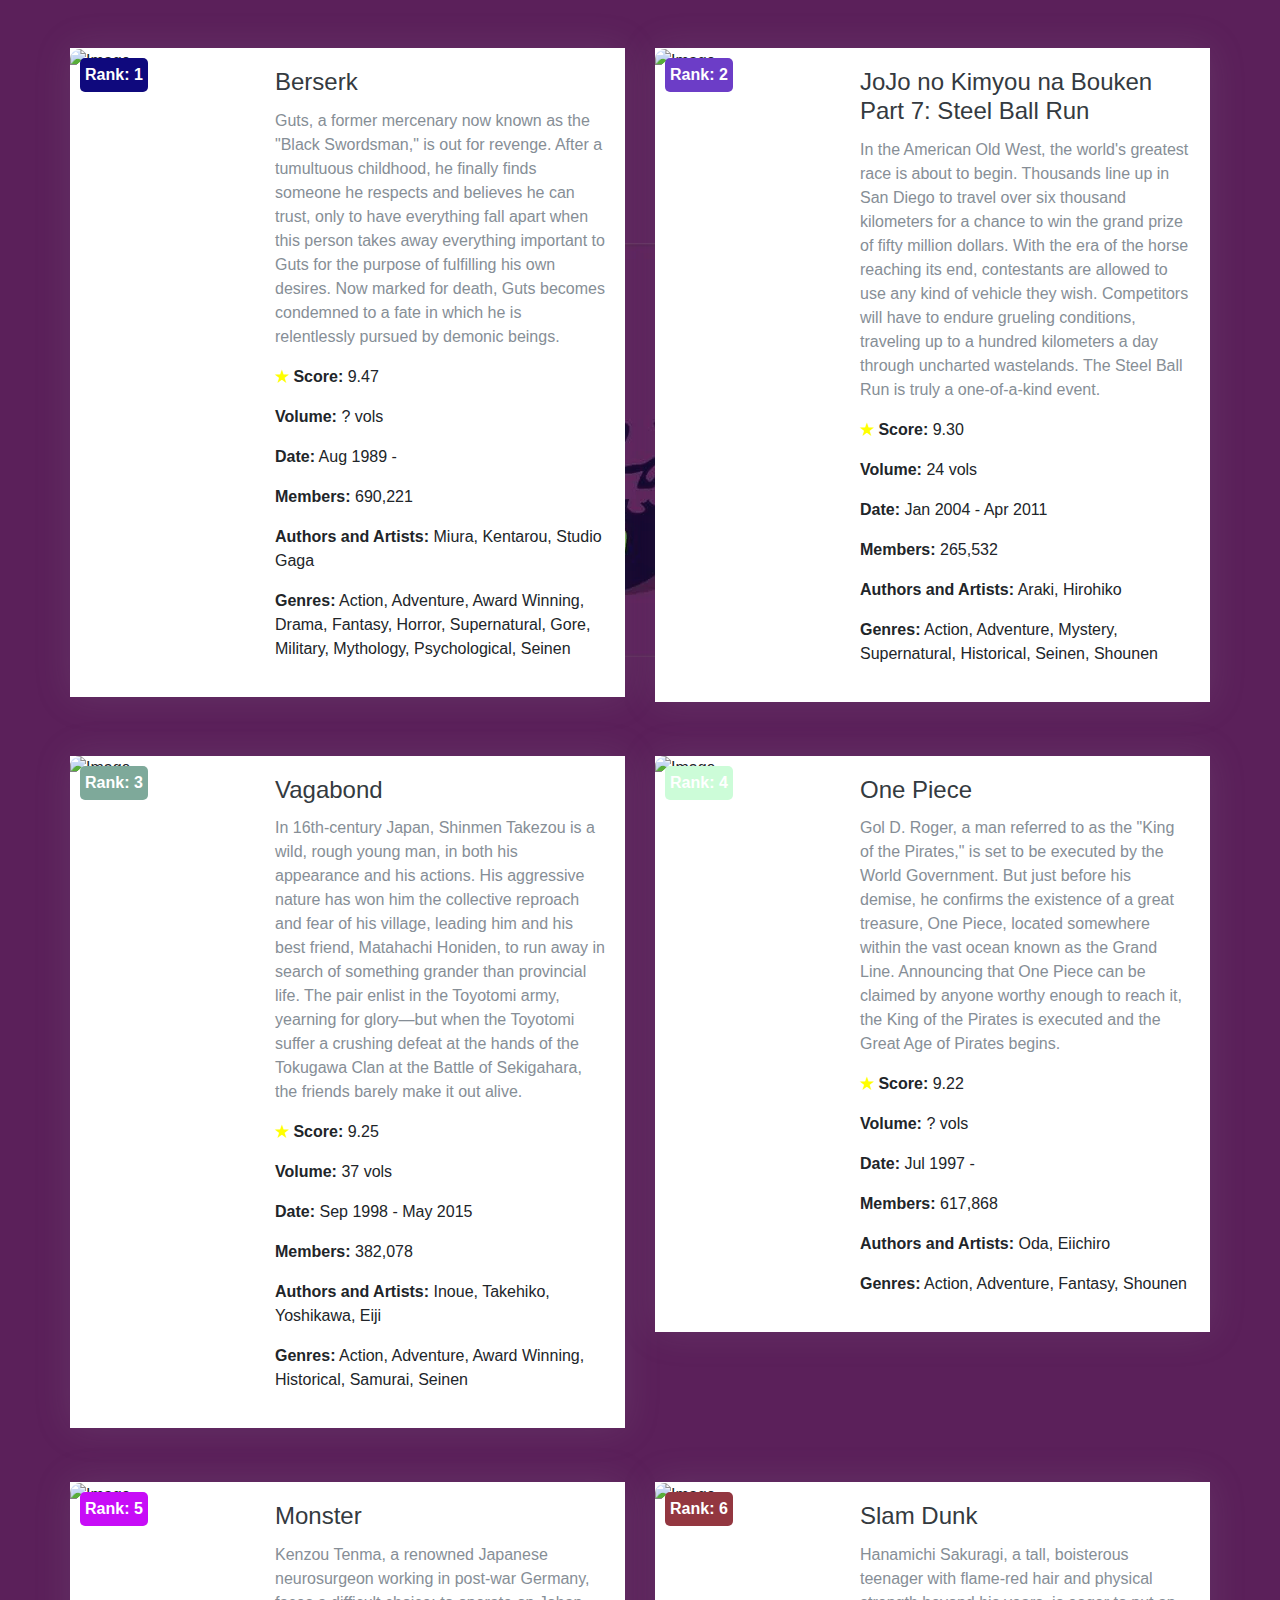
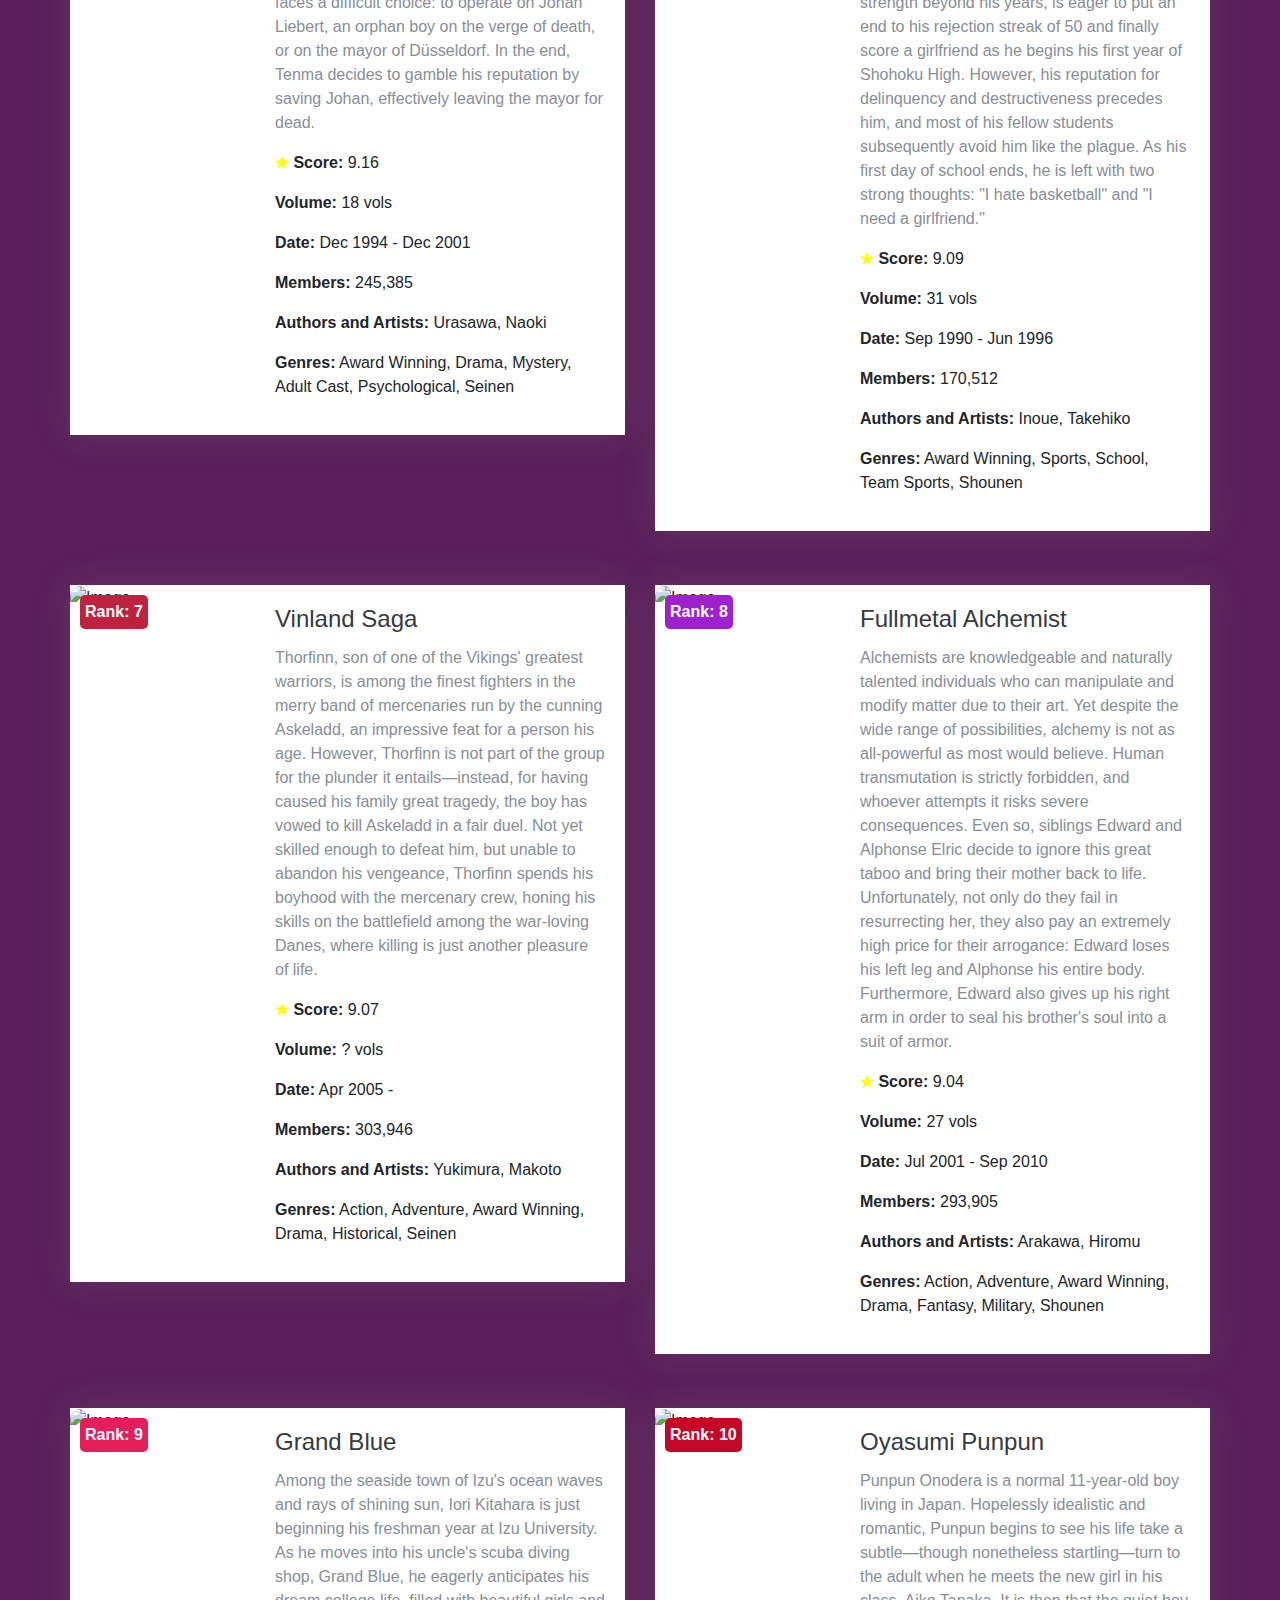
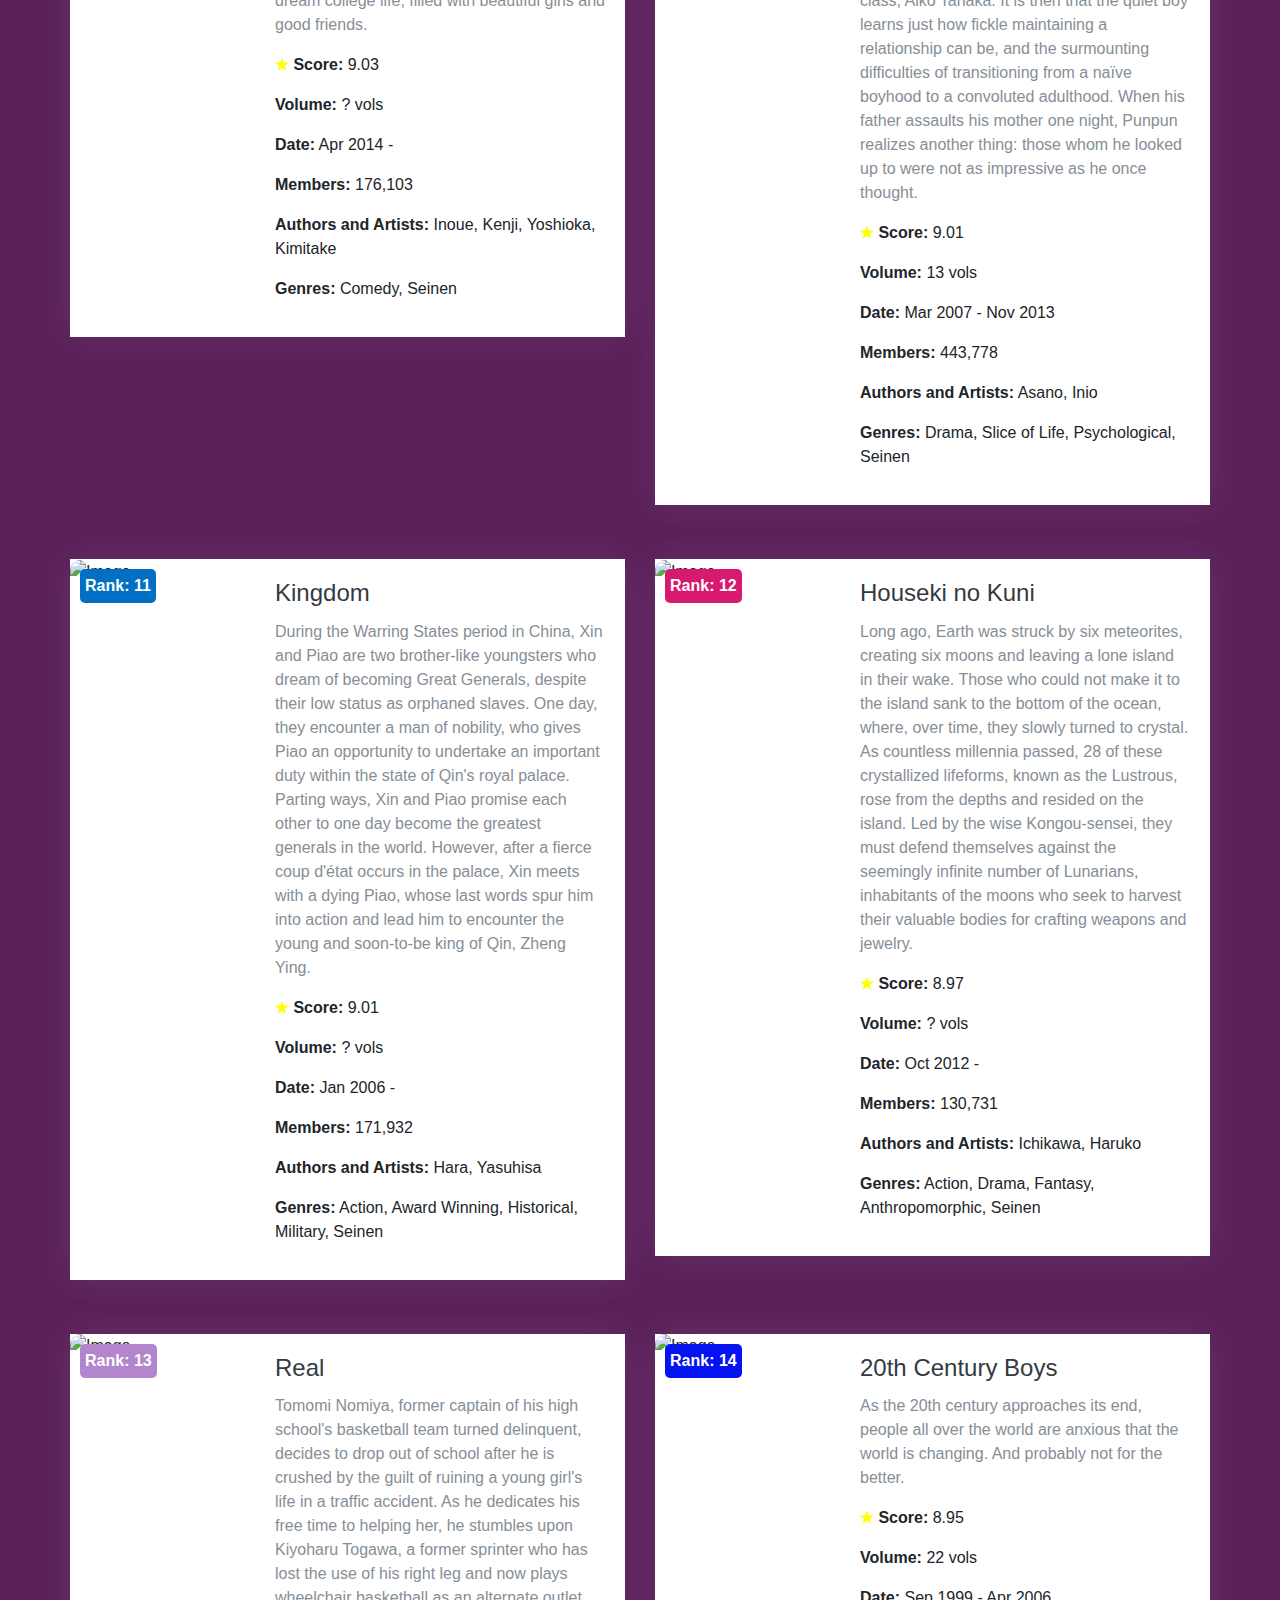
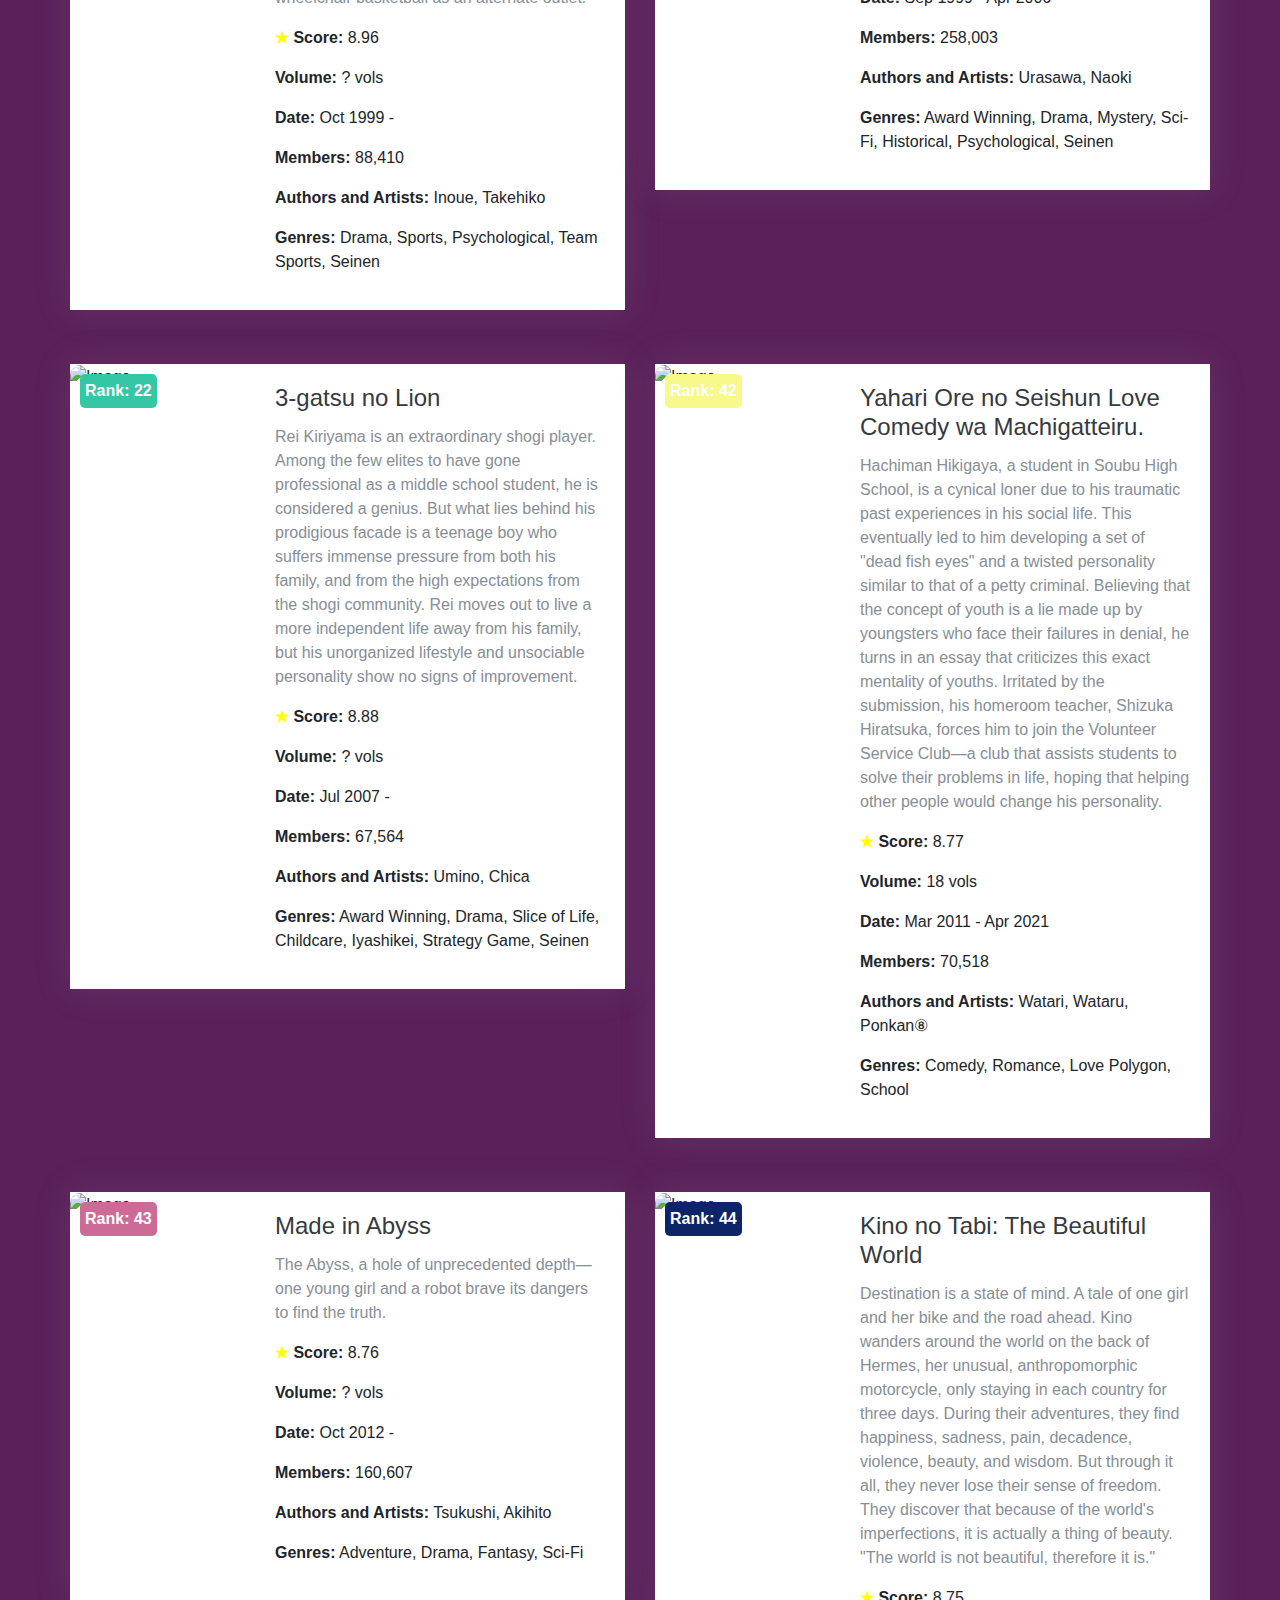
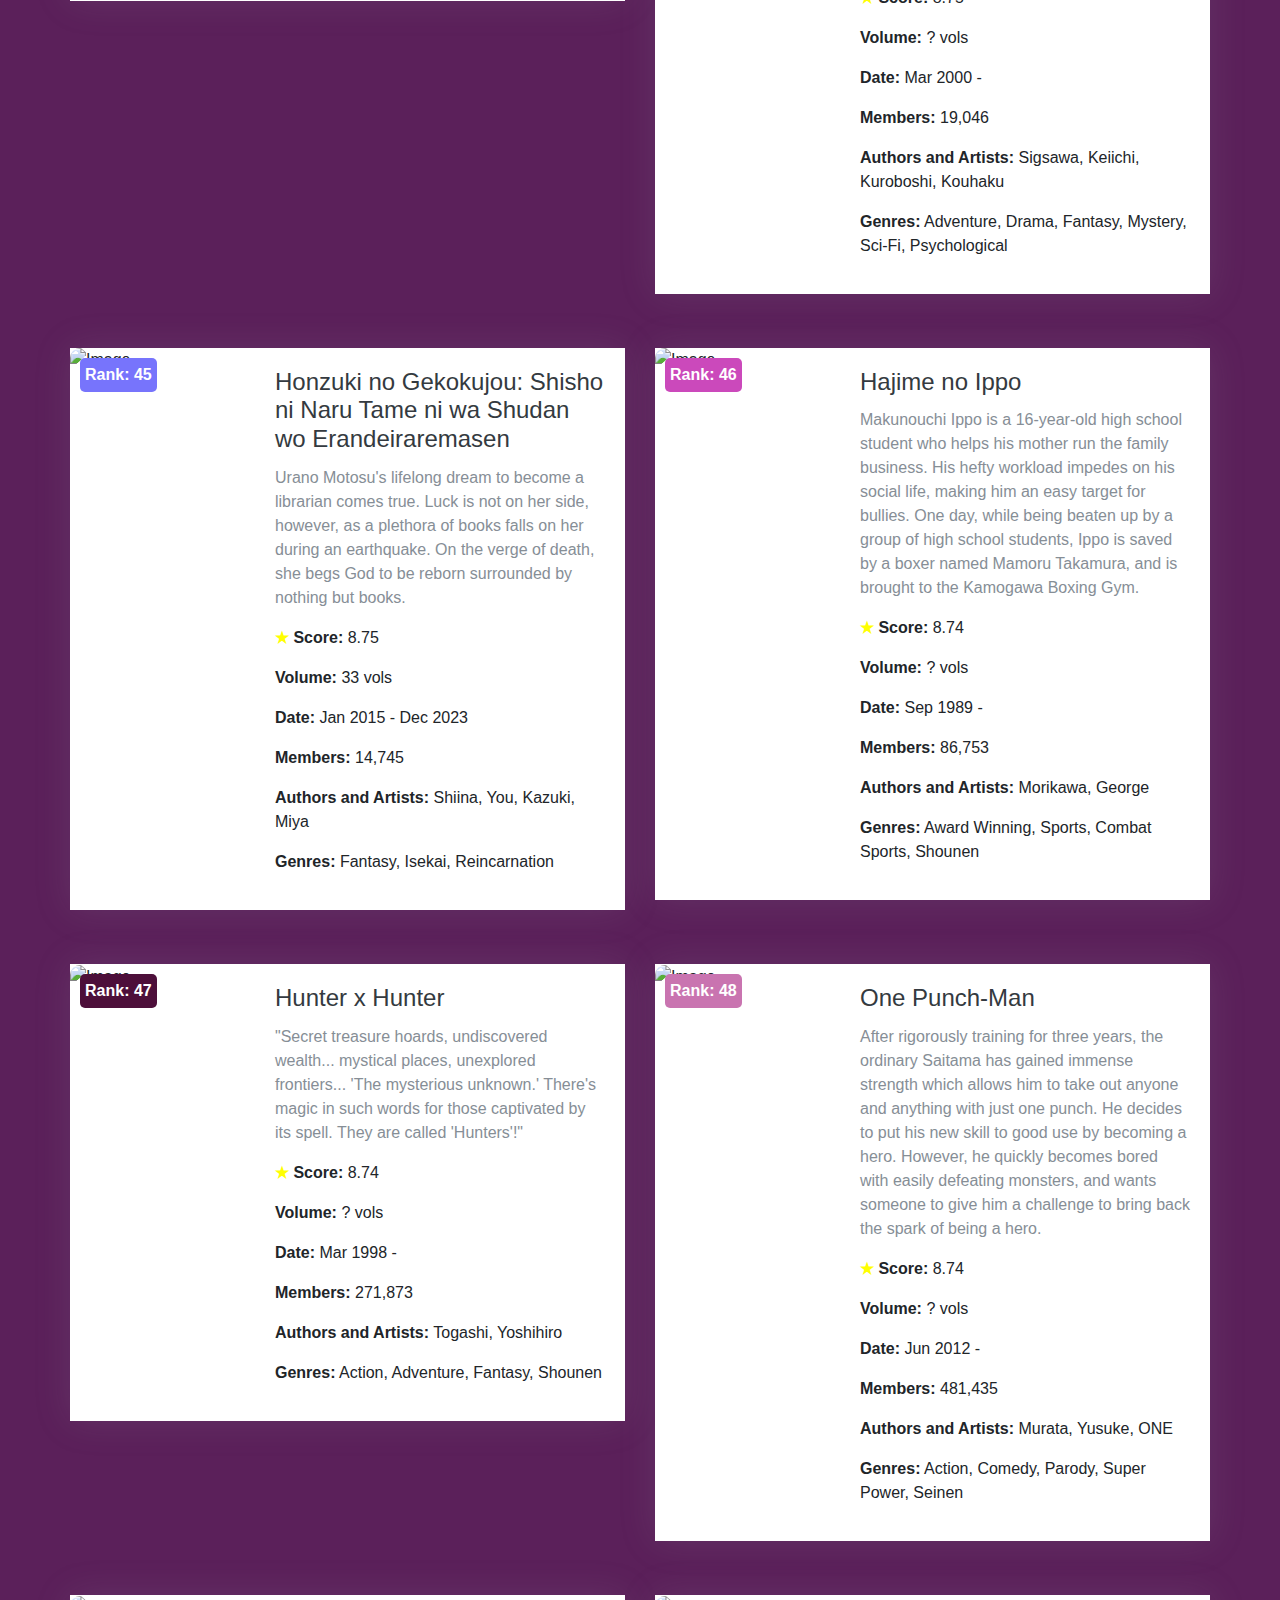
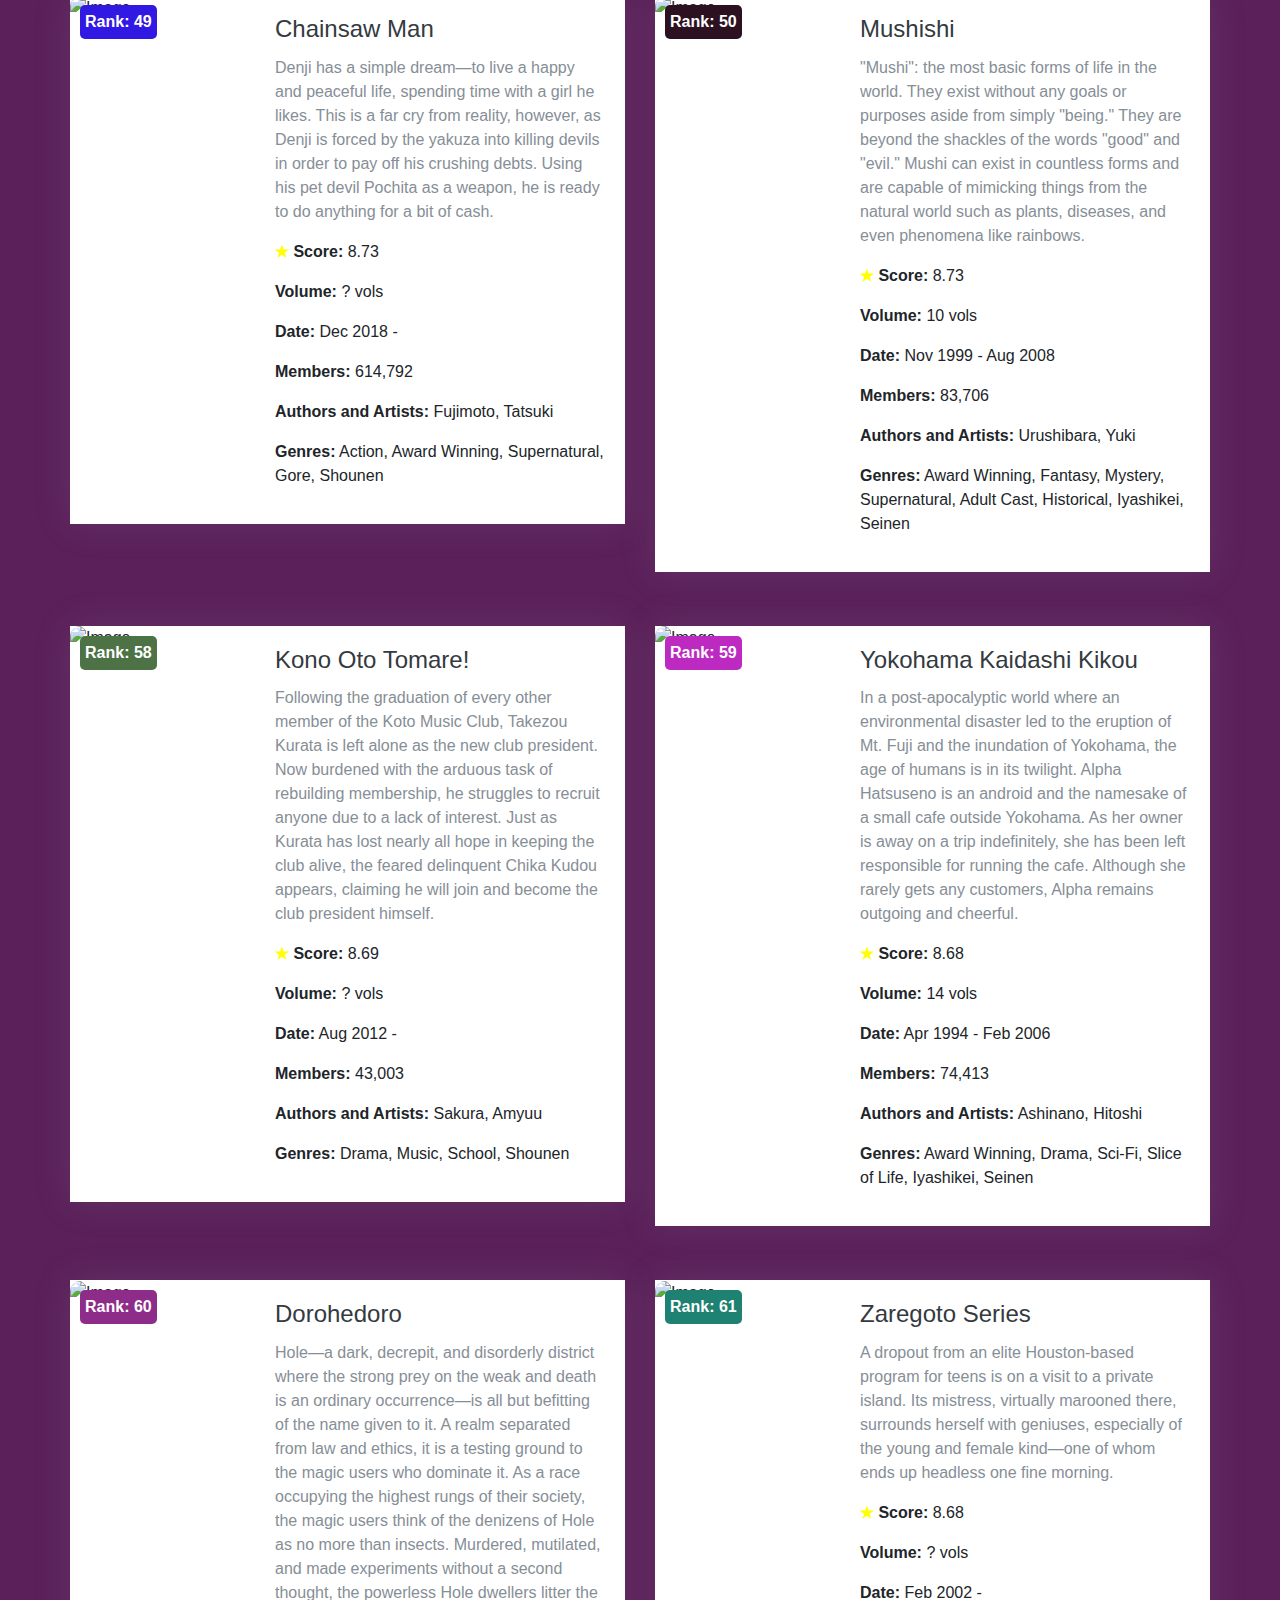
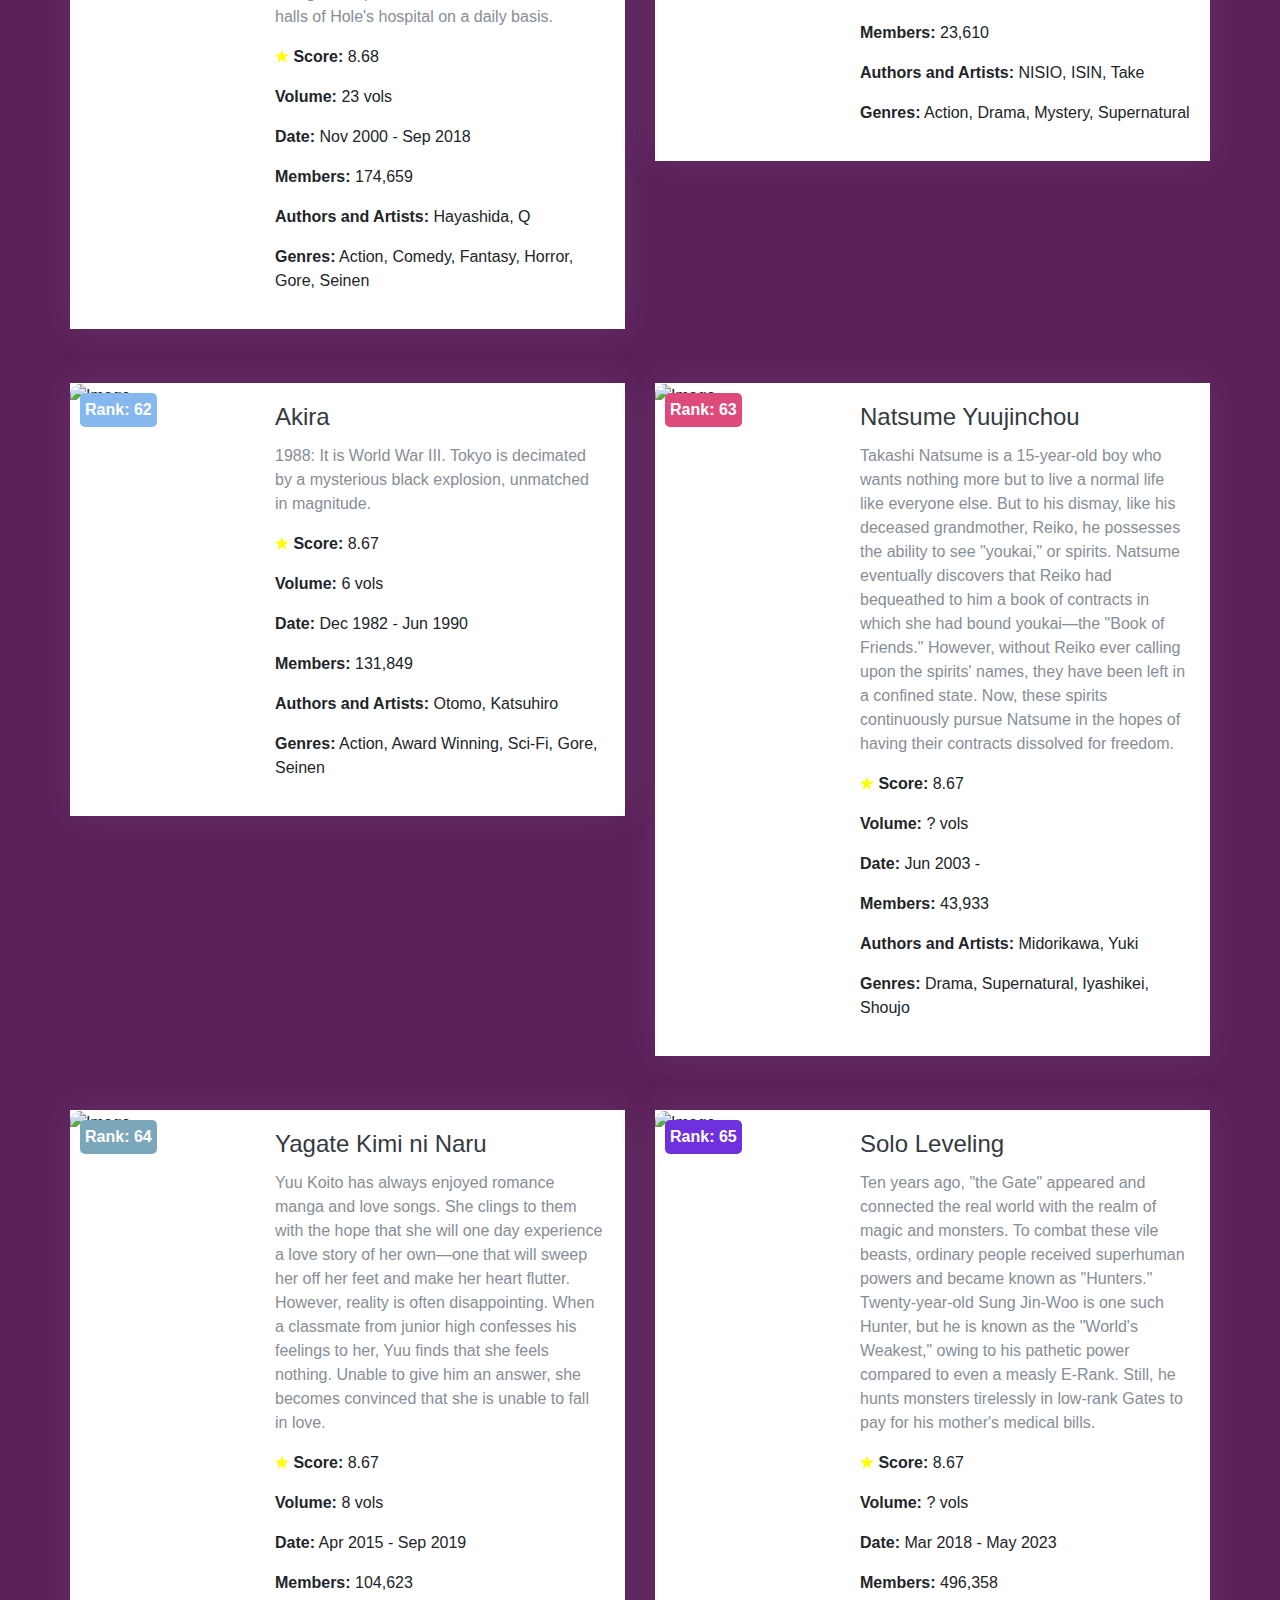
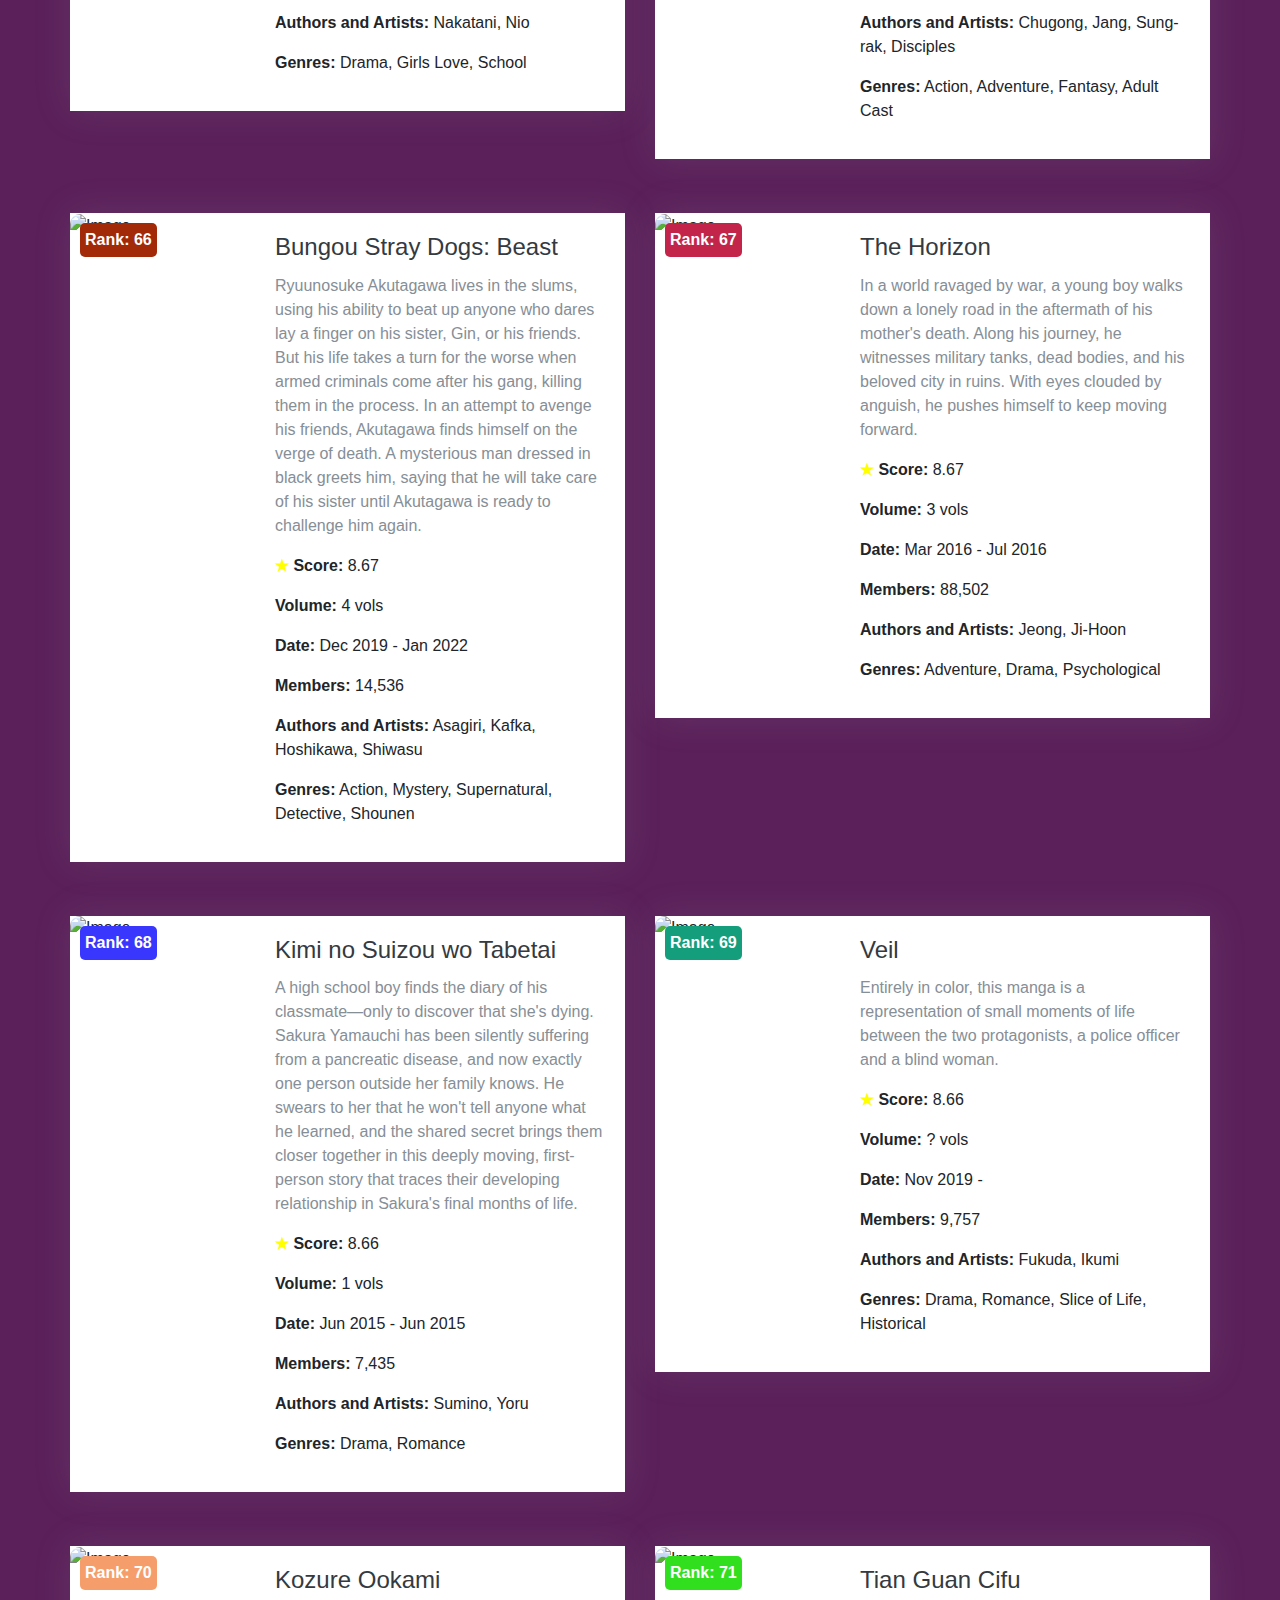
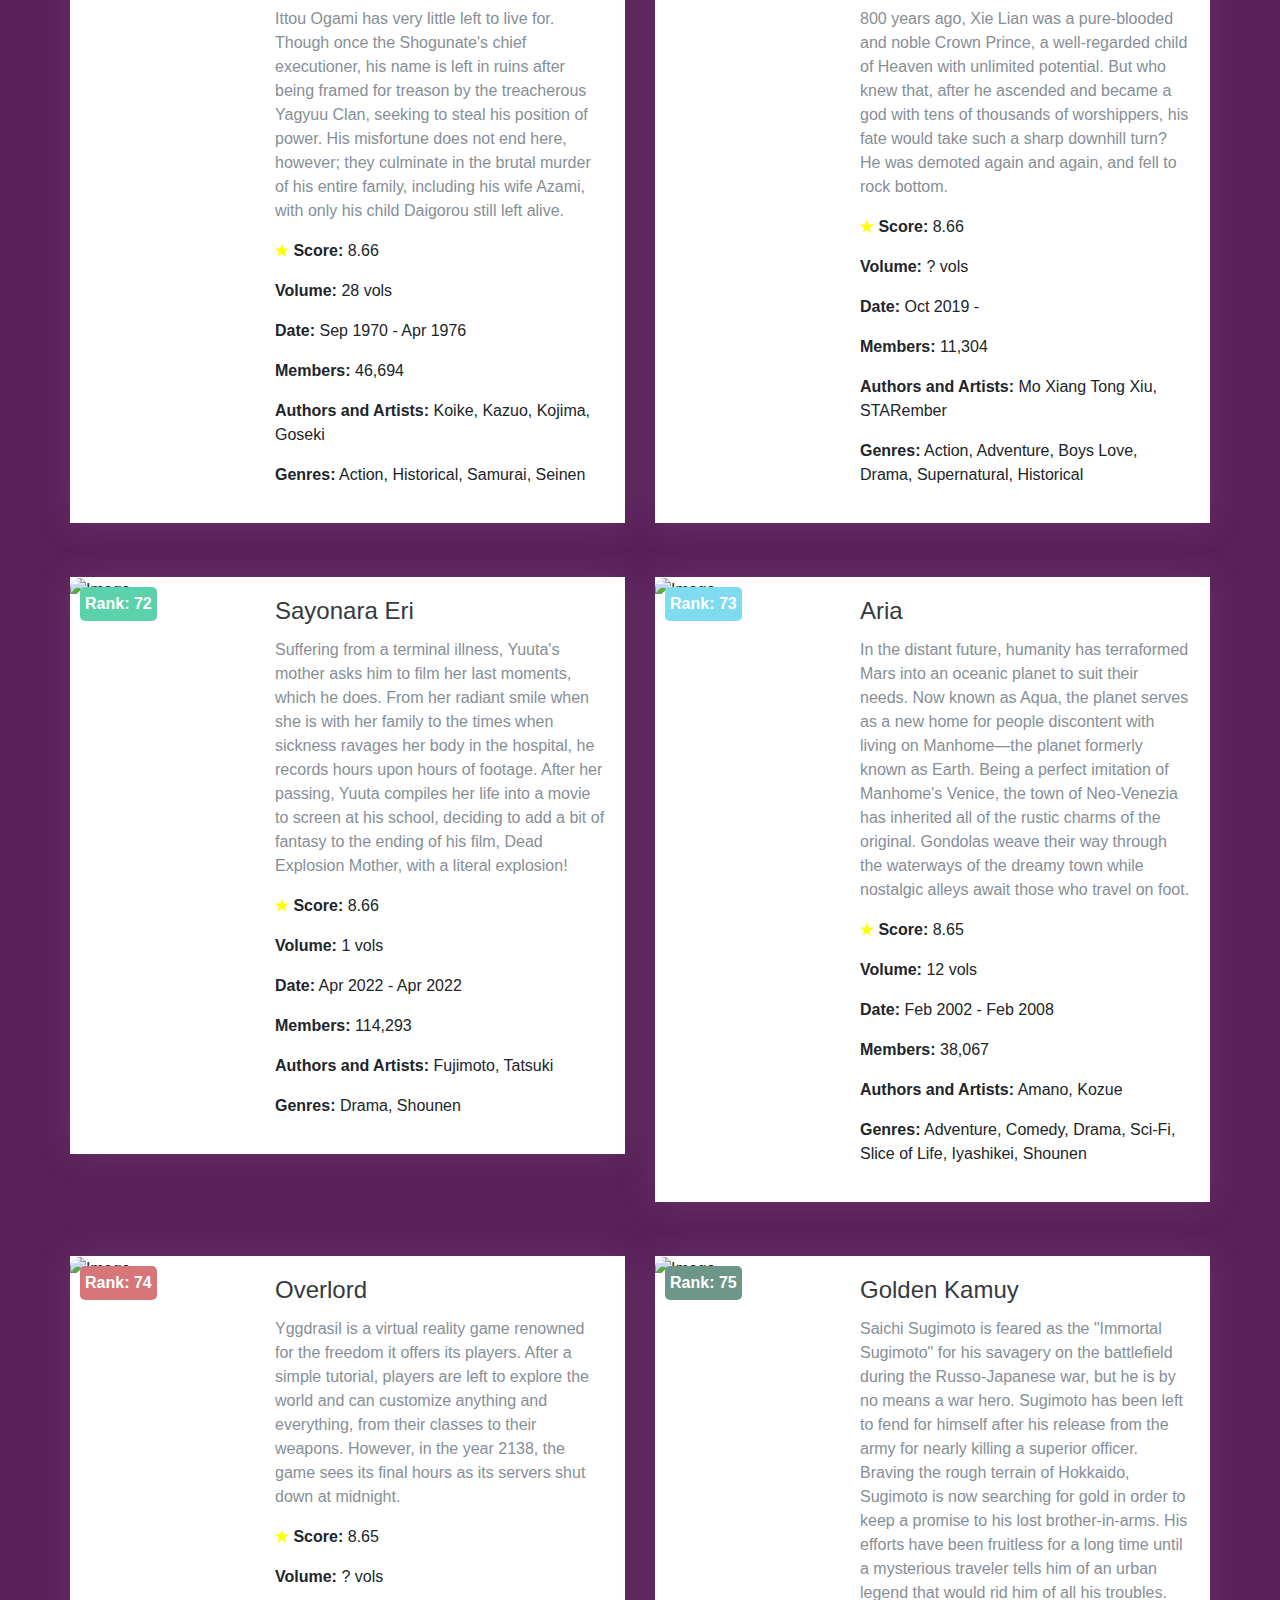
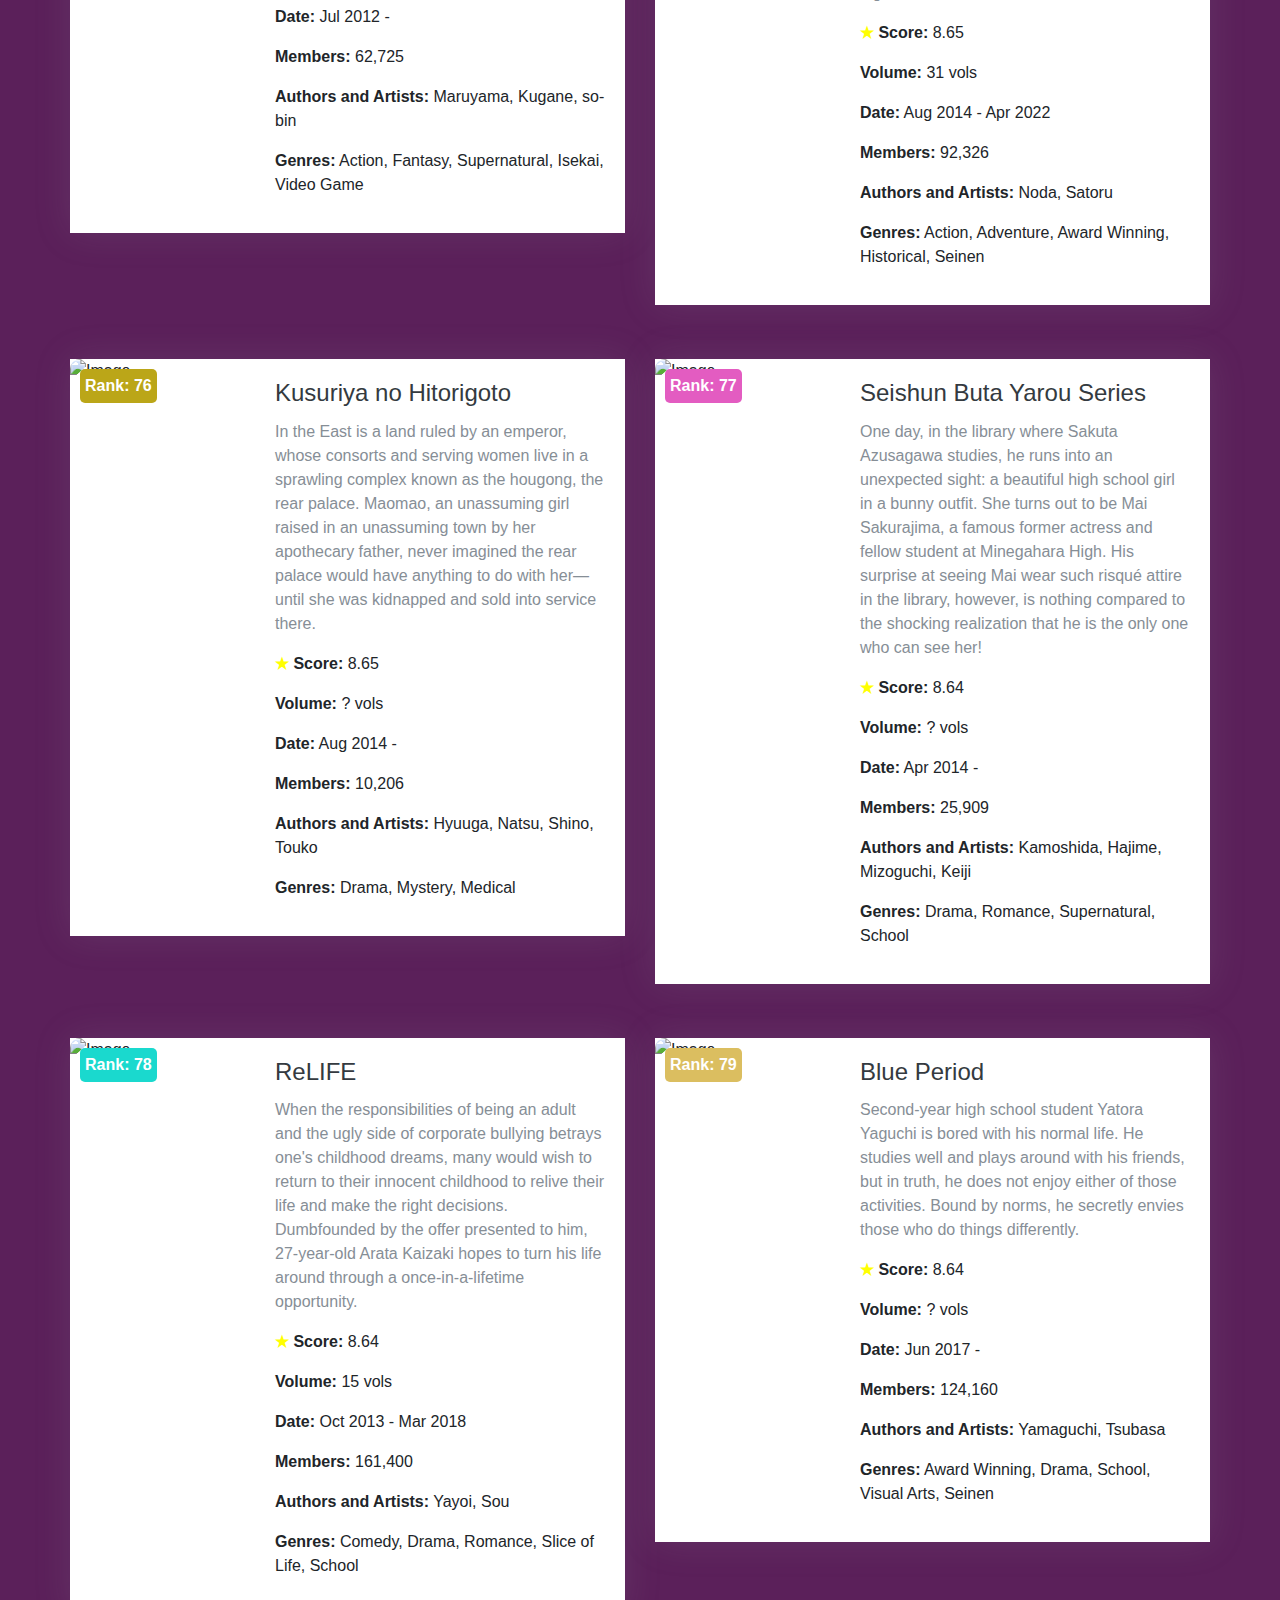
==== html/index.html @ 3ec0ff54 "Add navbar from peitan" ====
<!DOCTYPE html>
<html lang="en">
<head>
    <meta charset="UTF-8">
    <meta name="viewport" content="width=device-width, initial-scale=1.0">
    <title>Data Display</title>
    <link rel="stylesheet" href="https://stackpath.bootstrapcdn.com/bootstrap/4.5.0/css/bootstrap.min.css">
    <style>
     body {
        font-family: 'Arial', sans-serif;
        background-color: #5B205A;
         background-image: url('shinoa.wallpaper.webp');
        background-repeat: no-repeat;
    background-position: center;
    background-attachment: fixed;

    }
     @keyframes fadeIn {
        0% {opacity: 0;}
        100% {opacity: 1;}
    }
    .card {
        border: none;
        border-radius: 0;
        margin-bottom: 30px;
        -webkit-box-shadow: 0 0 35px 0 rgba(154, 161, 171, .15);
        box-shadow: 0 0 35px 0 rgba(154, 161, 171, .15);
        transition: all 0.3s ease;
    }

    .card .card-img-top {
        border-radius: 10px 10px 0 0;
    }

    .card:hover {
        transform: scale(1.03);
    }

    .card .card-img-top {
        border-radius: 10px 10px 0 0;
    }

    .card .card-body {
        padding: 1.25rem;
    }

    .card .card-body .card-title {
        font-size: 1.5rem;
        margin-bottom: .75rem;
        color: #343a40;
    }

    .card .card-body .card-text {
        color: #868e96;
    }
    .card .rank {
        position: absolute;
        top: 10px;
        left: 10px;
        color: white;
        font-weight: bold;
        background-color: rgba(0, 0, 0, 0.5);
        padding: 5px;
        border-radius: 5px;
    }
</style>


</head>
<body>
    <div class="container mt-5">
        <div id="data-container" class="row">
            <!-- Cards will be appended here -->
        </div>

    </div>

    <script src="https://code.jquery.com/jquery-3.6.0.min.js"></script>
  <script>
$(document).ready(function() {
    $.getJSON('hasil.json', function(data) {
        var row = $('<div class="row"></div>');
        data.forEach(function(item, index) {
            var rgbColor = 'rgb(' + Math.floor(Math.random() * 256) + ',' + Math.floor(Math.random() * 256) + ',' + Math.floor(Math.random() * 256) + ')';
            var card = `
                <div class="col-md-6 mb-4">
                    <div class="card">
                        <div class="row no-gutters">
                            <div class="col-md-4 position-relative">
                                <div class="rank" style="background-color: ${rgbColor};">Rank: ${item.rank}</div>
                                <img class="card-img-top" src="${item.image}" alt="Image">
                            </div>
                            <div class="col-md-8">
                                <div class="card-body">
                                    <h5 class="card-title">${item.title}</h5>
                                    <p class="card-text">${item.synopsis}</p>
                                    <p><strong><span style="color: yellow;">&#9733;</span>  Score:</strong> ${item.score}</p>
                                    <p><strong>Volume:</strong> ${item.volume}</p>
                                    <p><strong>Date:</strong> ${item.date}</p>
                                    <p><strong>Members:</strong> ${item.members}</p>
                                    <p><strong>Authors and Artists:</strong> ${item.authors_and_artists.join(', ')}</p>
                                    <p><strong>Genres:</strong> ${item.genres.join(', ')}</p>
                                </div>
                            </div>
                        </div>
                    </div>
                </div>
            `;
            row.append(card);
            if ((index + 1) % 2 === 0) {
                $('#data-container').append(row);
                row = $('<div class="row"></div>');
            }
        });
        if (row.children().length > 0) {
            $('#data-container').append(row);
        }
    });
});
/*=============== NAV BAR ===============*/
const navMenu = document.getElementById('nav-menu'),
        navToggle = document.getElementById('nav-toggle'),
        navClose = document.getElementById('nav-close')

if(navToggle){
    navToggle.addEventListener('click', () =>{
        navMenu.classList.add('show-menu')
    })
}

if(navClose){
    navClose.addEventListener('click', () =>{
        navMenu.classList.remove('show-menu')
    })
}

</script>
</body>
</html>
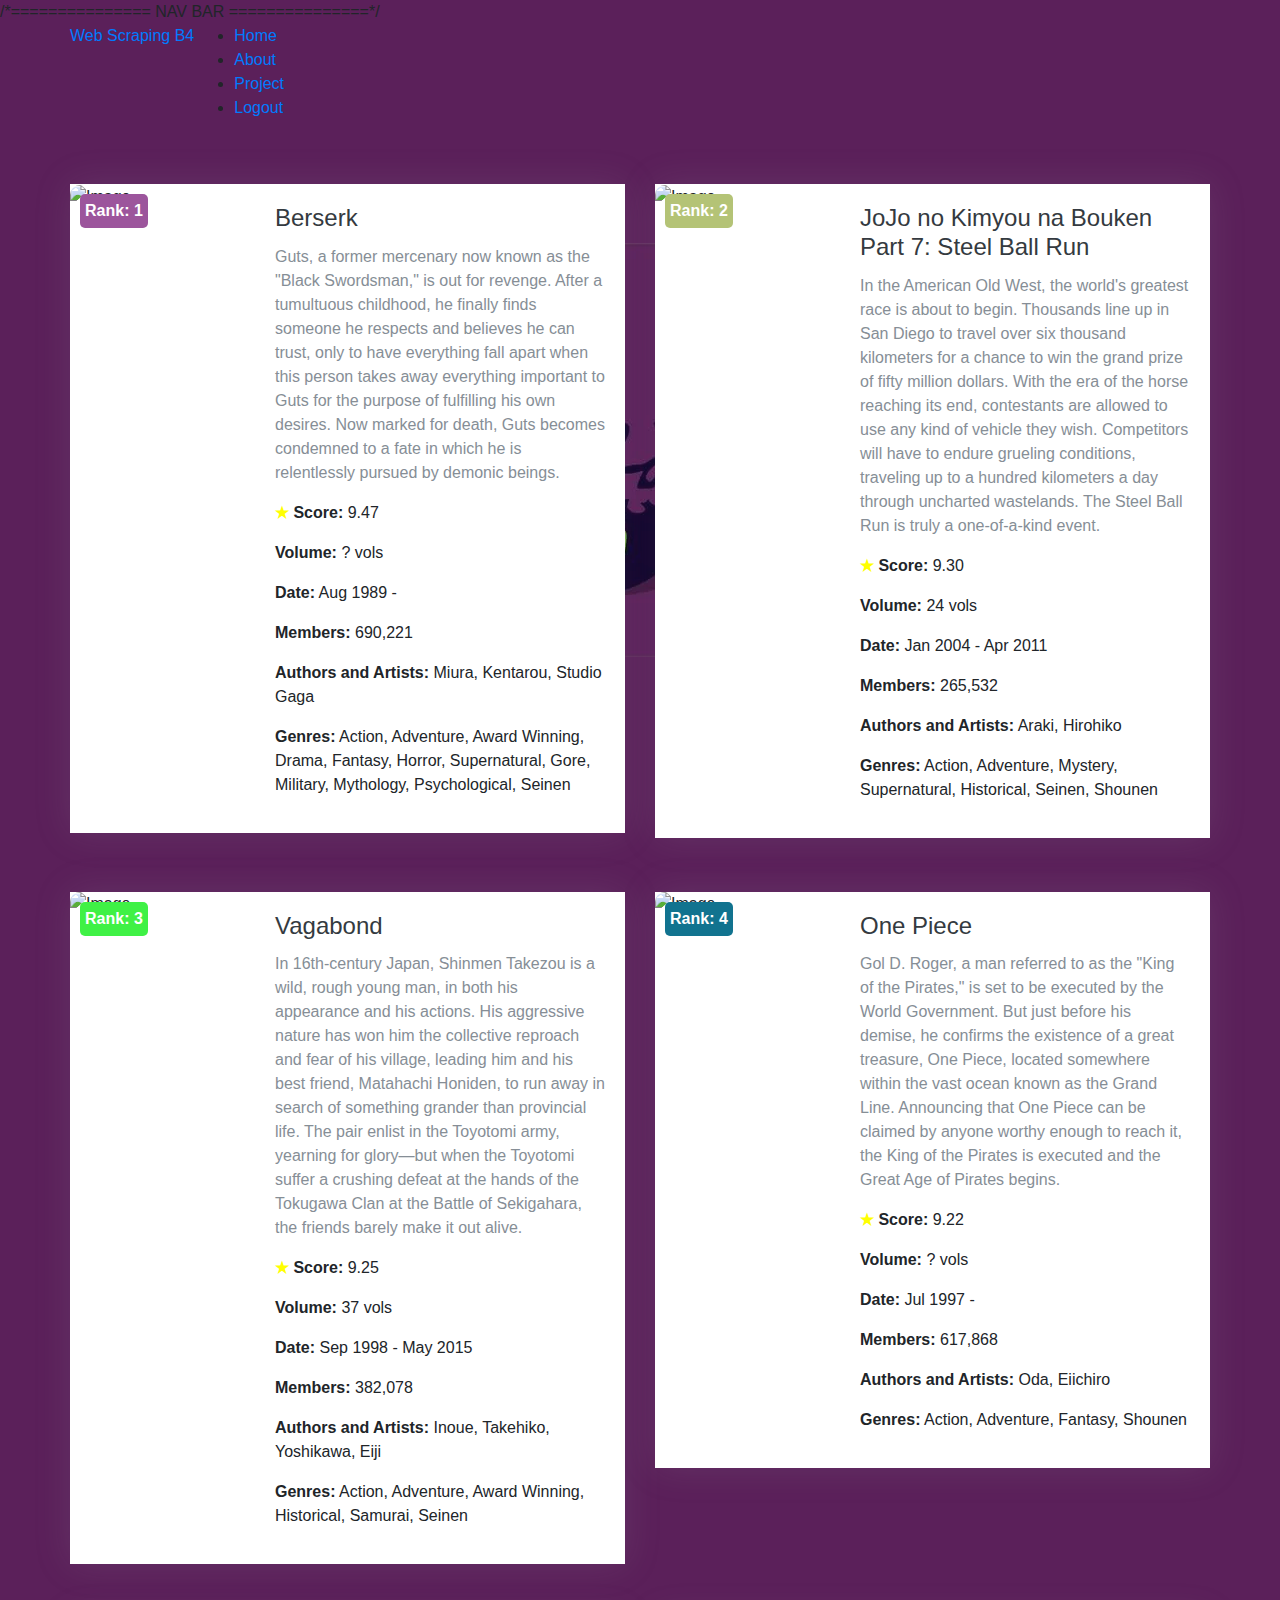
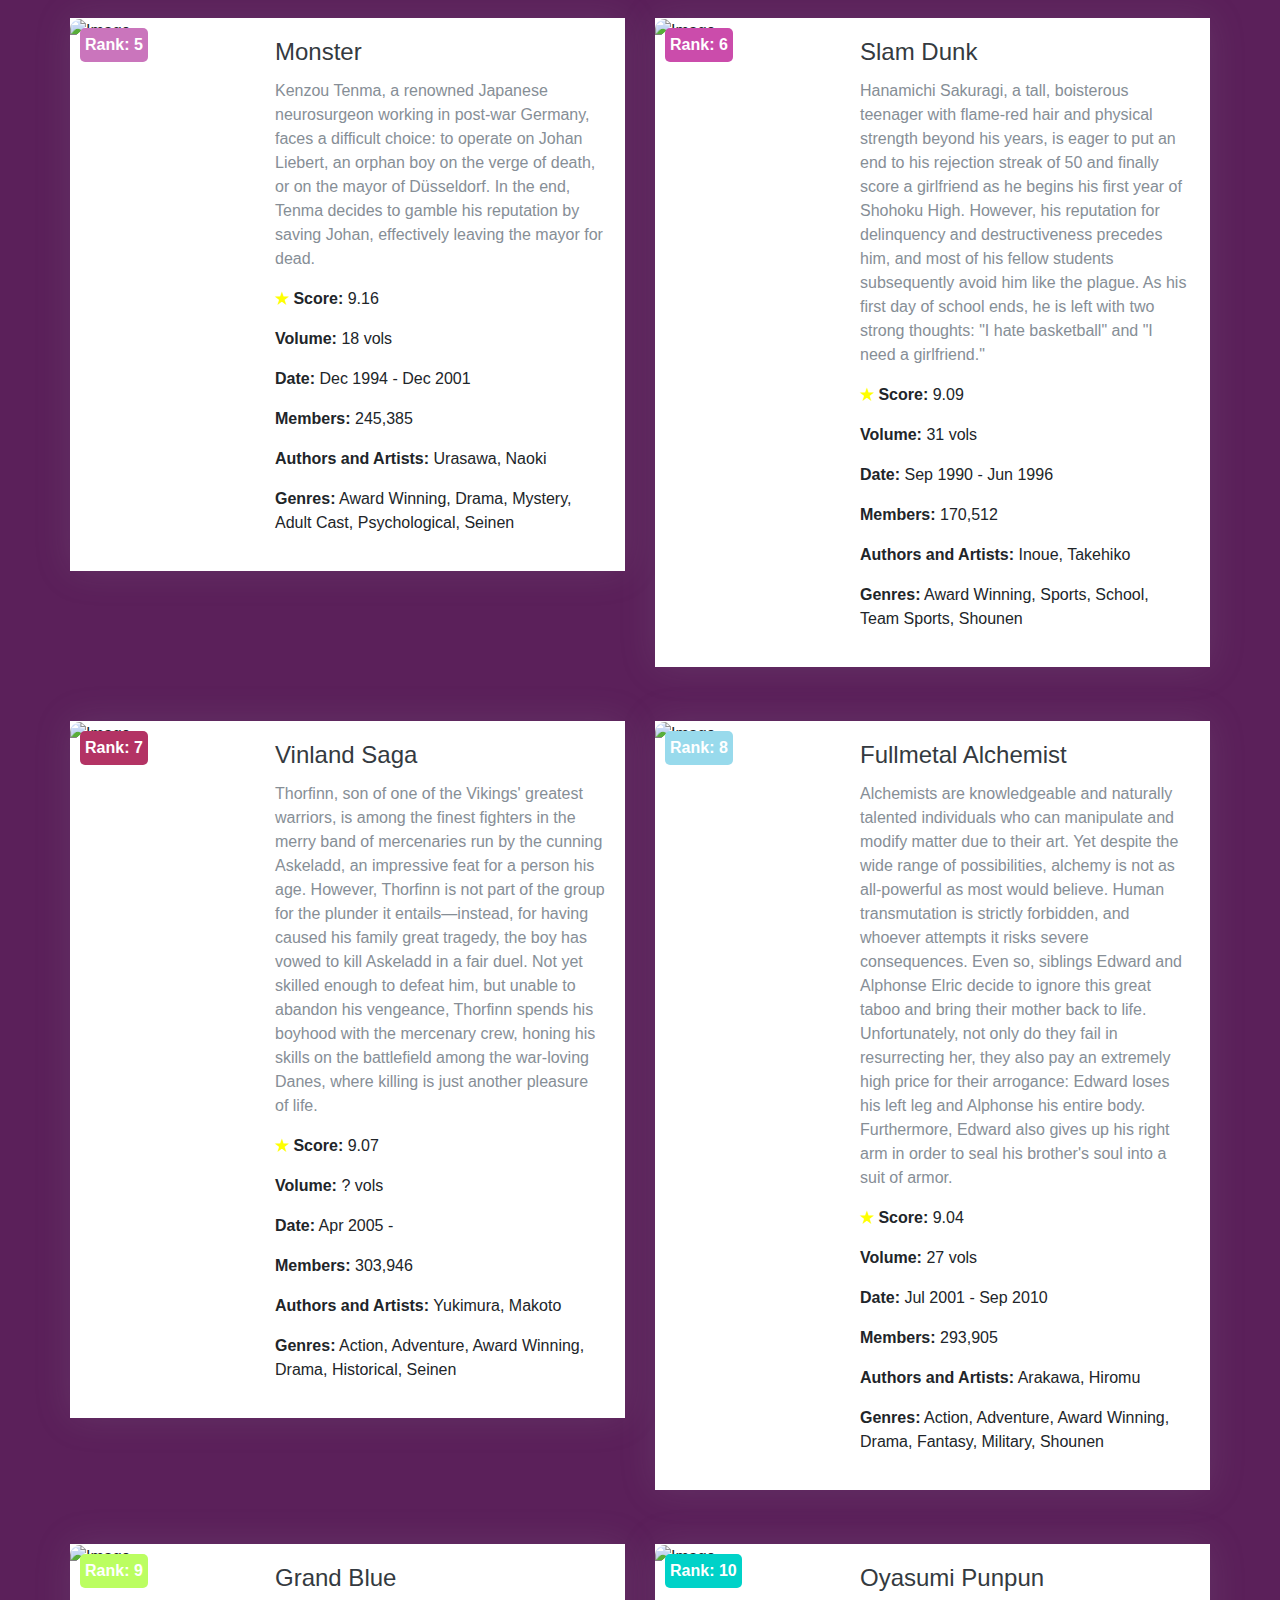
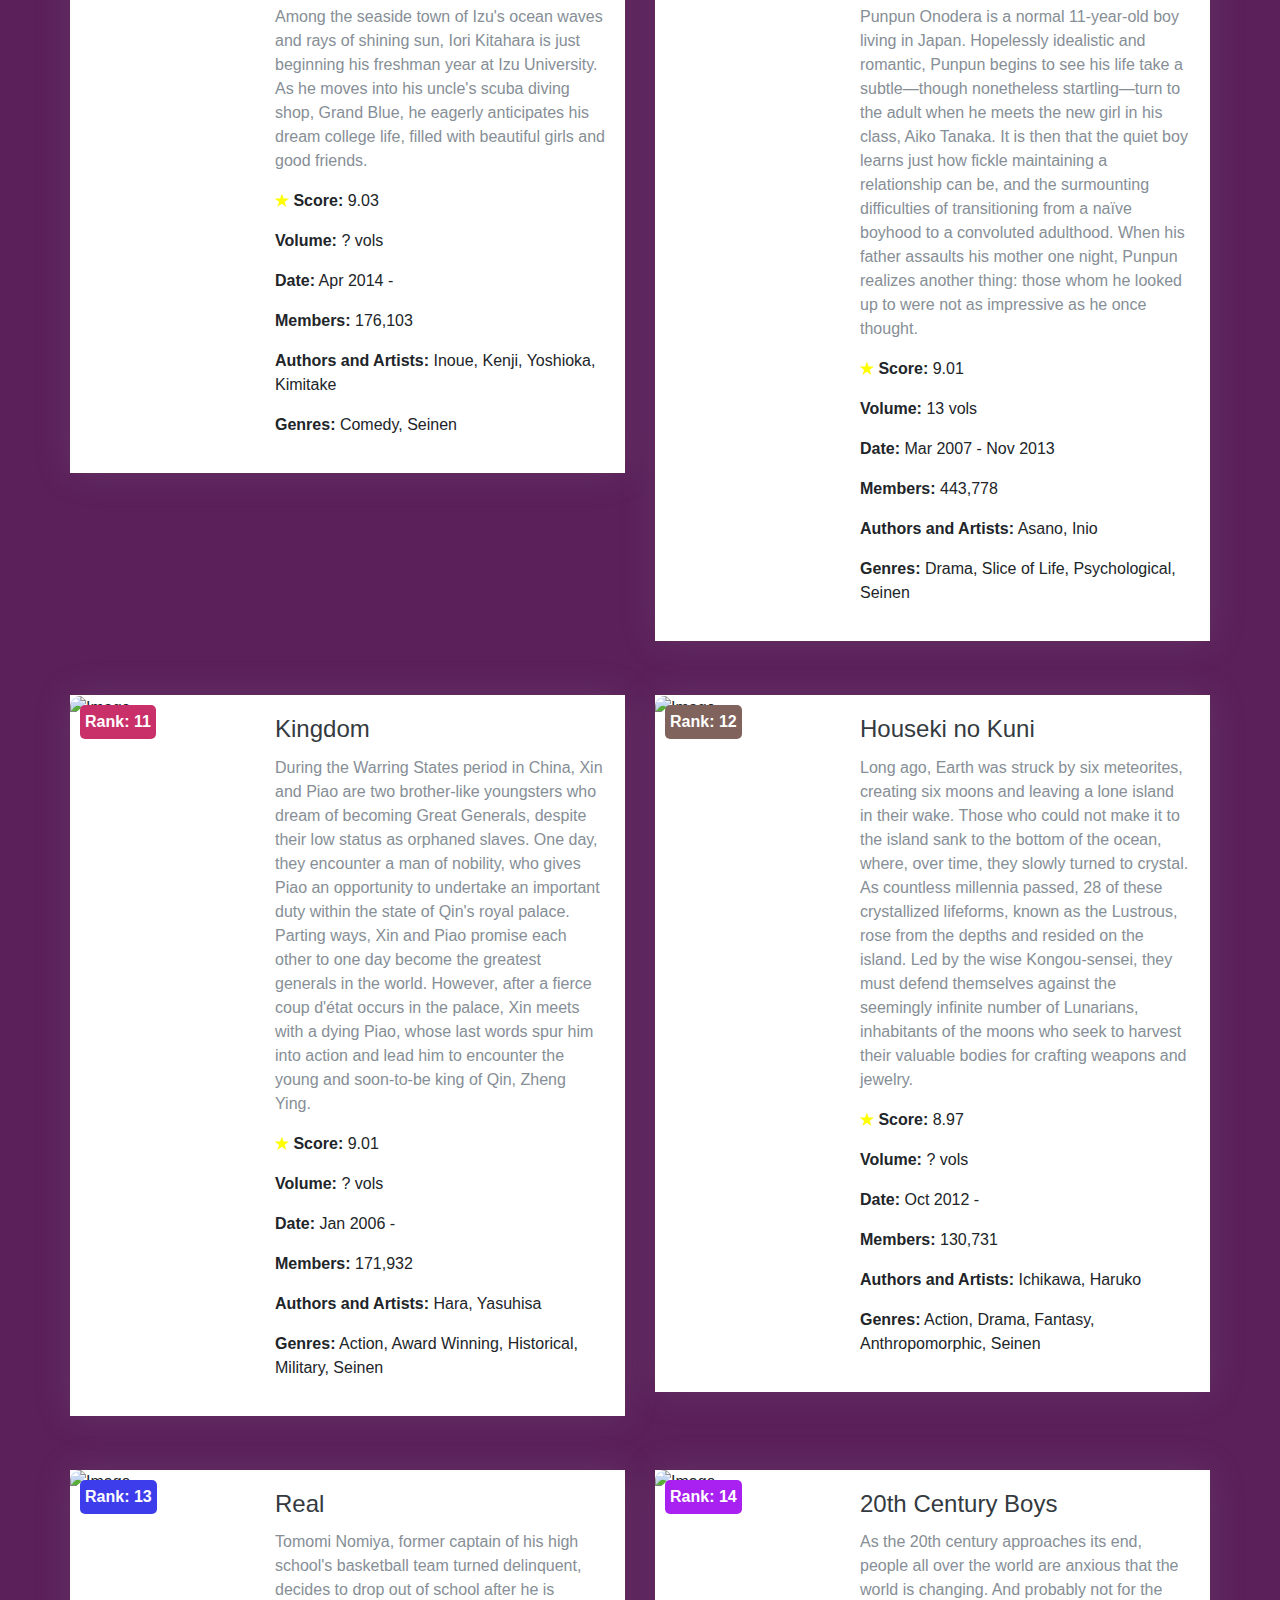
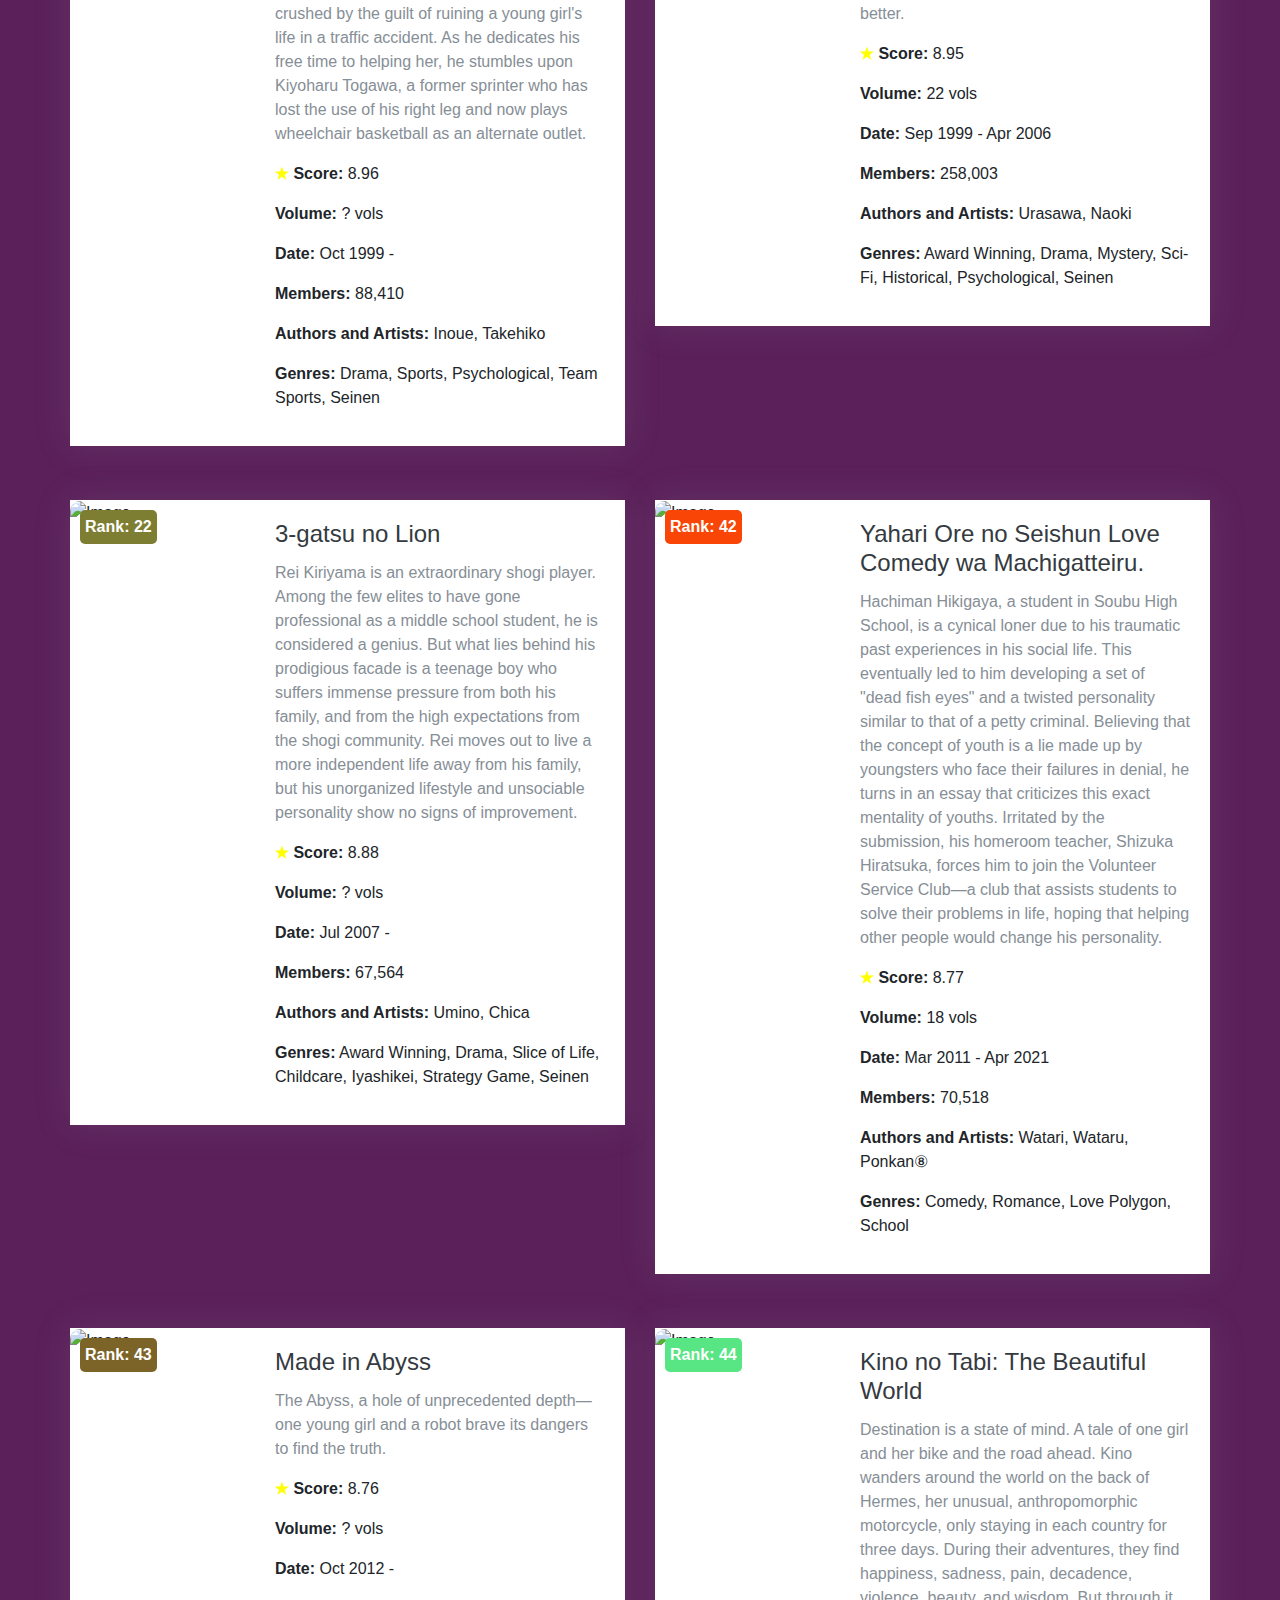
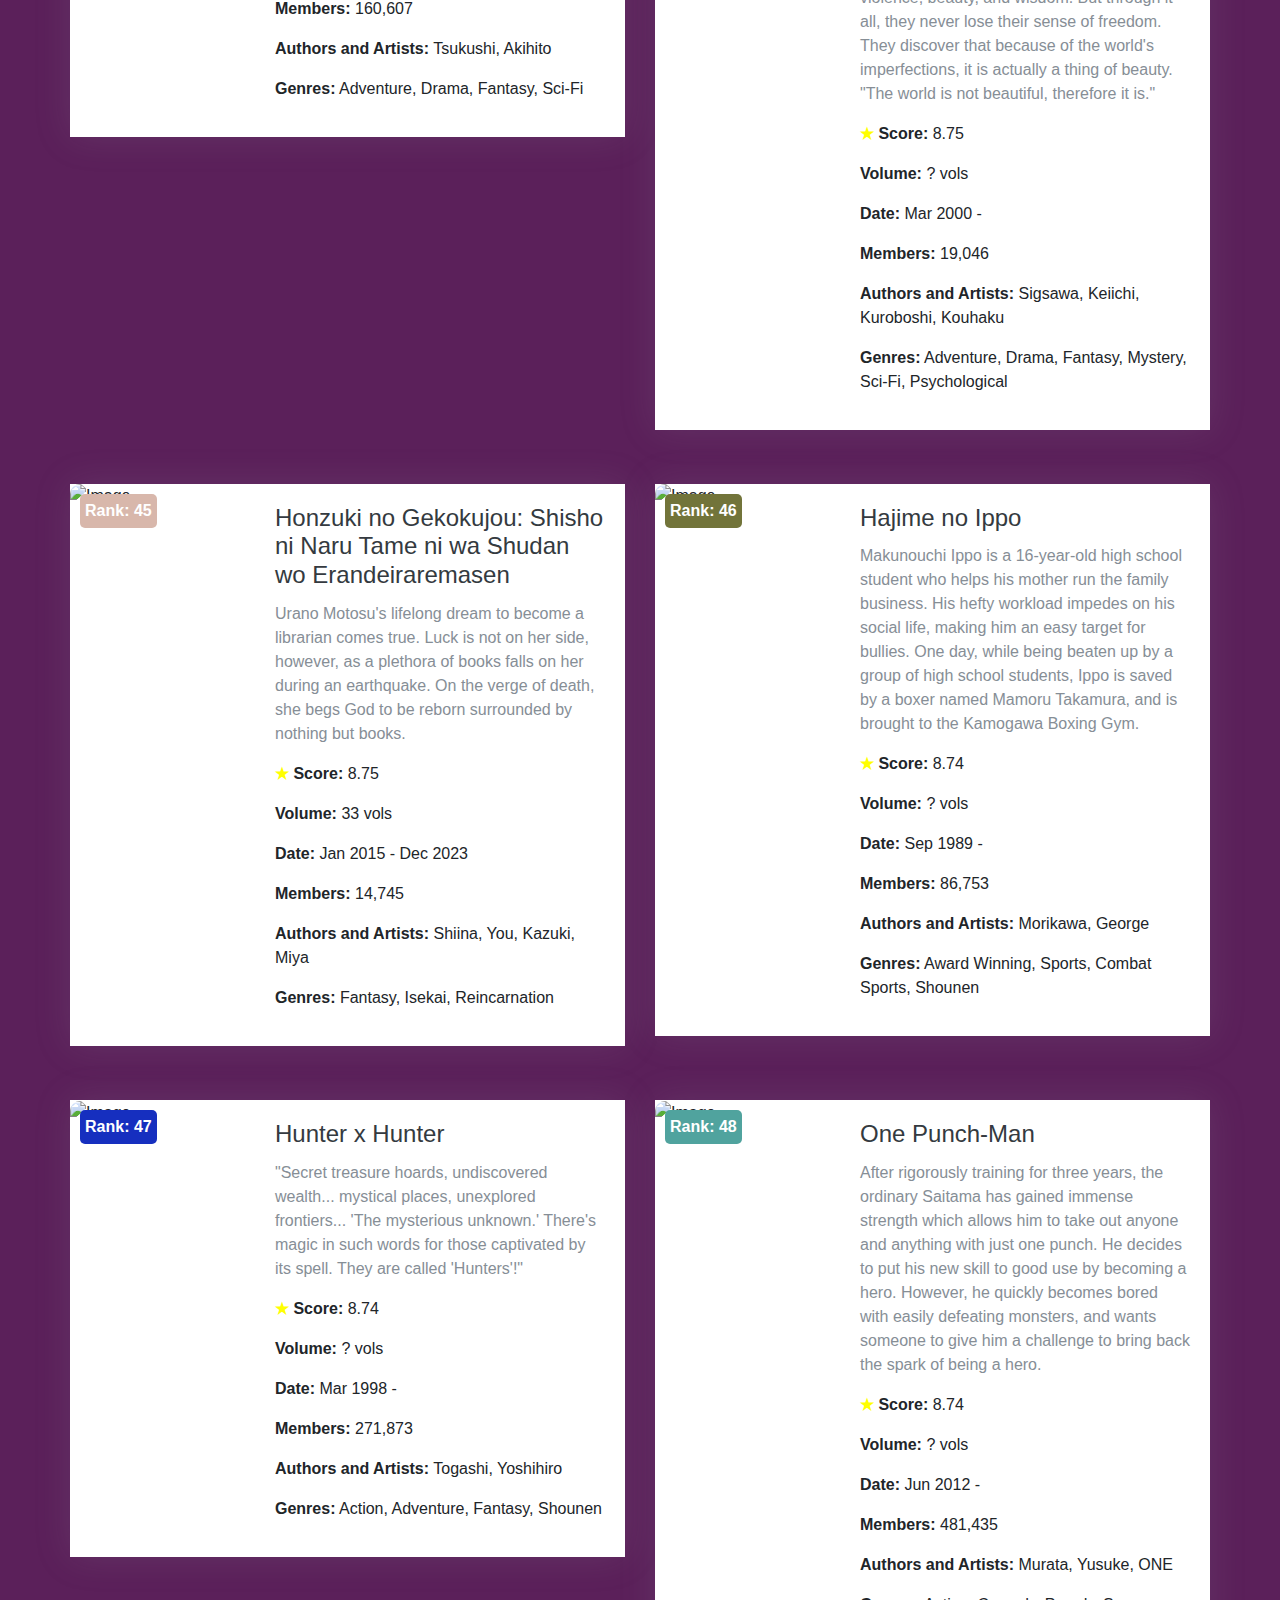
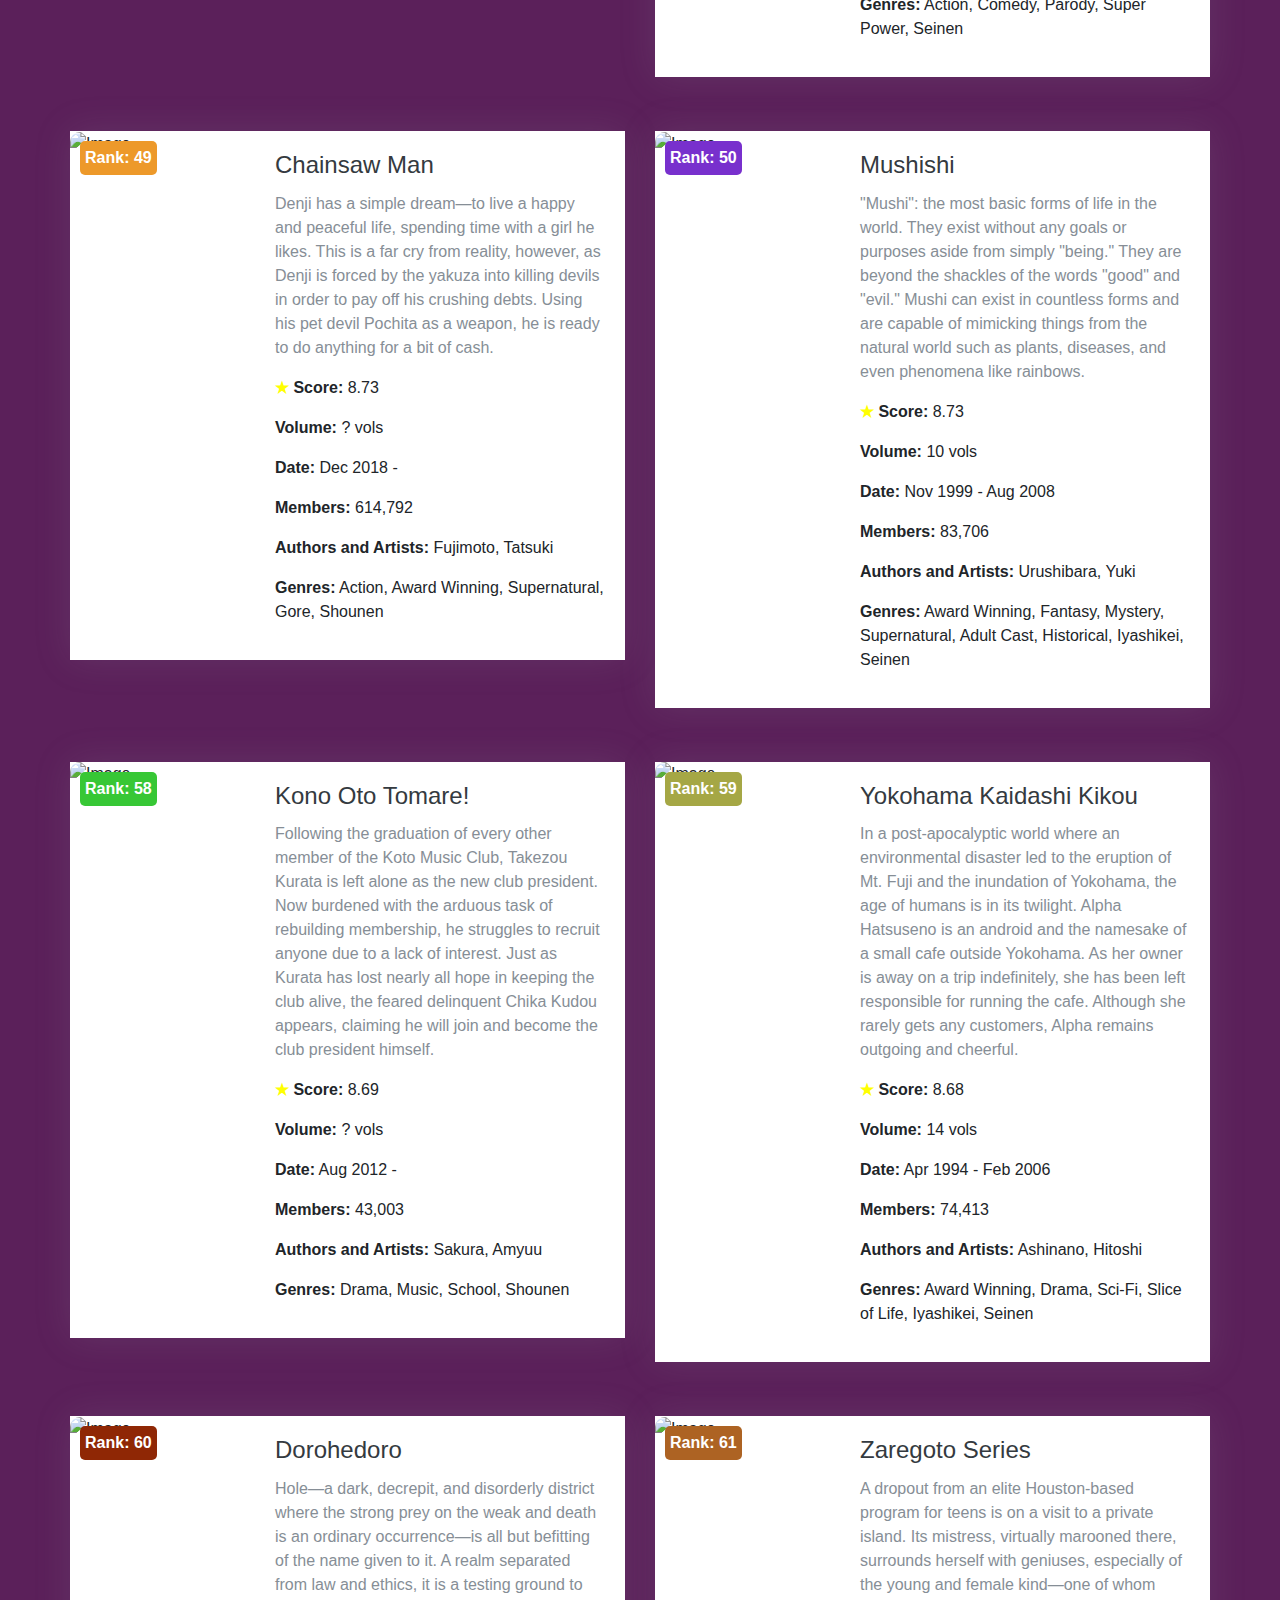
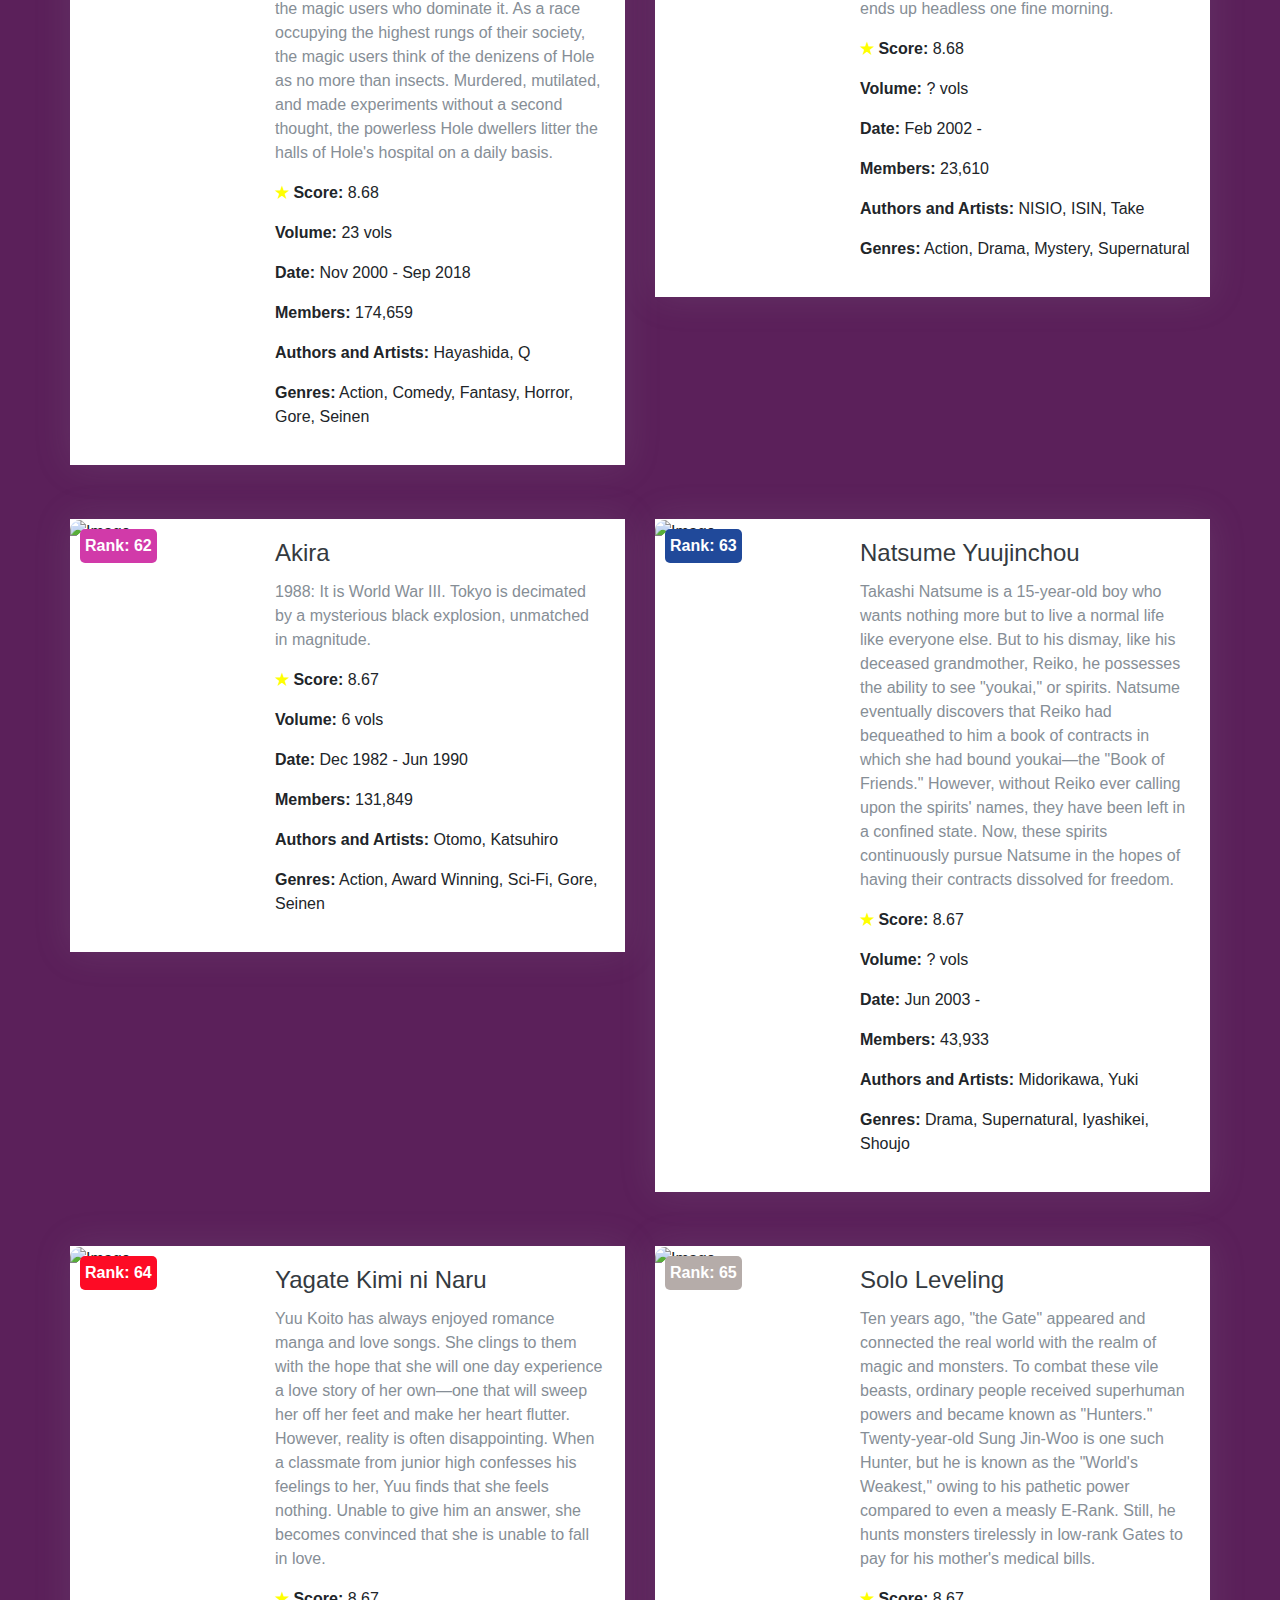
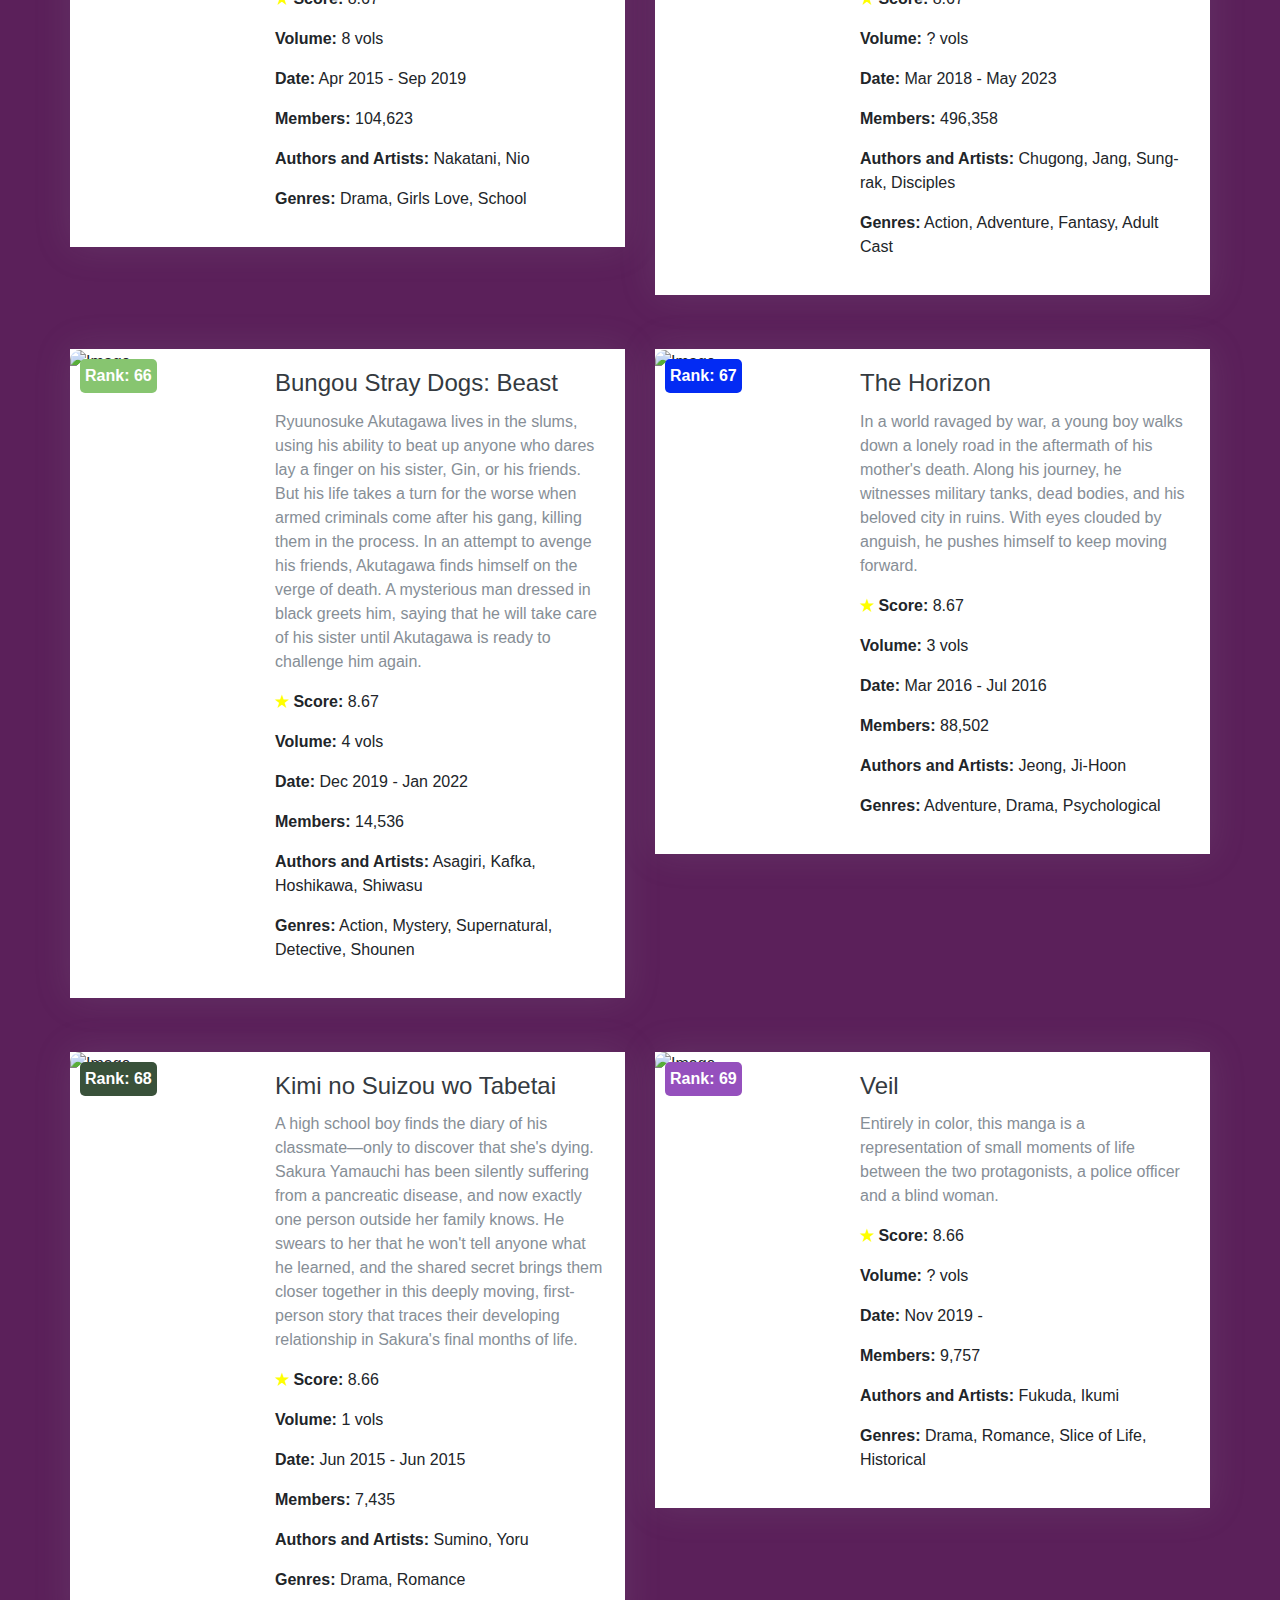
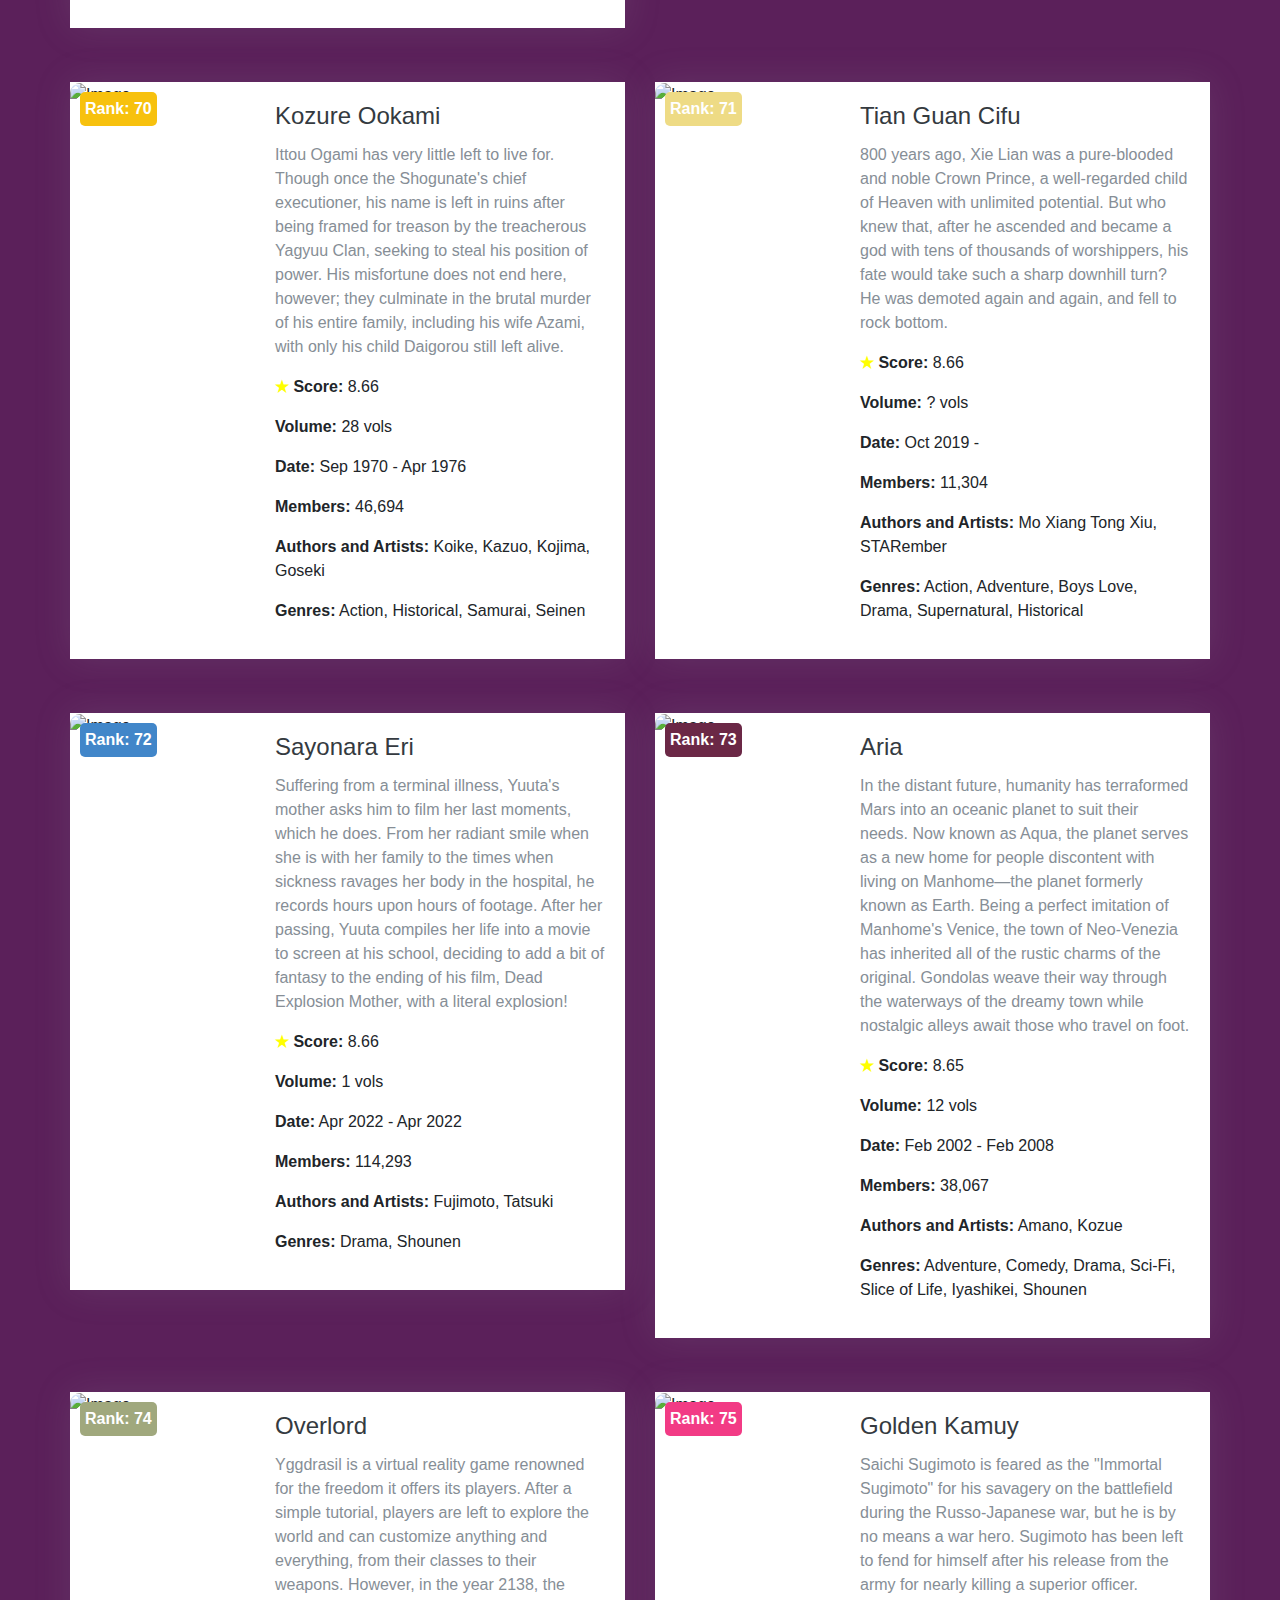
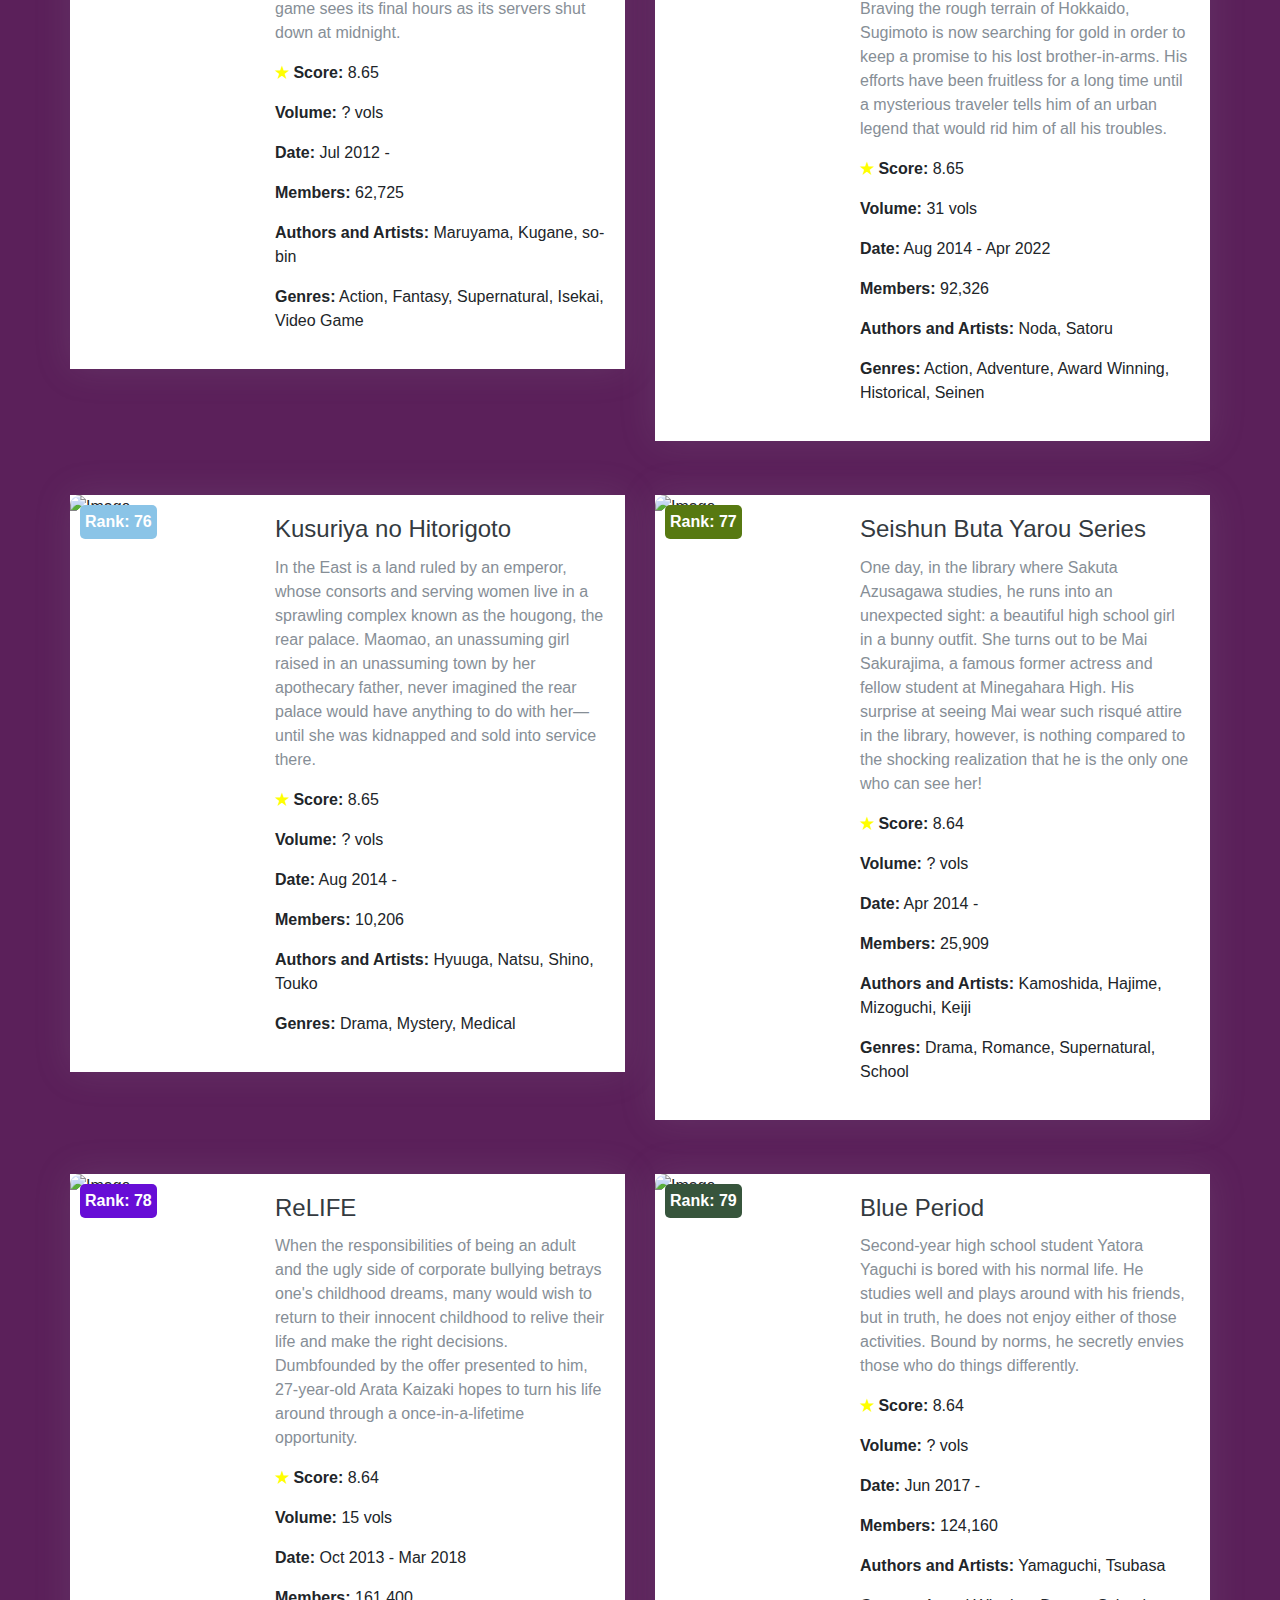
==== commit bdedd94b: "Add navbar from peitan" ====
--- a/html/index.html
+++ b/html/index.html
@@ -68,6 +68,36 @@
 
 </head>
 <body>
+ /*=============== NAV BAR ===============*/
+    <header class="header" id="header">
+        <nav class="nav container">
+            <a href="#" class="nav__logo">
+                Web <span>Scraping B4</span>
+            </a>
+            <div class="nav__menu" id="nav-menu">
+                <ul class="nav__list">
+                    <li class="nav__item">
+                        <a href="#" class="nav__link">Home</a>
+                    </li>
+                    <li class="nav__item">
+                        <a href="#" class="nav__link">About</a>
+                    </li>
+                    <li class="nav__item">
+                        <a href="#" class="nav__link">Project</a>
+                    </li>
+                    <li class="nav__item">
+                        <a href="#" class="nav__link">Logout</a>
+                    </li>
+                </ul>
+                <div class="nav__close" id="nav-close">
+                    <i class="ri-close-line"></i>
+                </div>
+            </div>
+            <div class="nav__toggle" id="nav-toggle">
+                <i class="ri-menu-line"></i>
+            </div>
+        </nav>
+    </header>
     <div class="container mt-5">
         <div id="data-container" class="row">
             <!-- Cards will be appended here -->
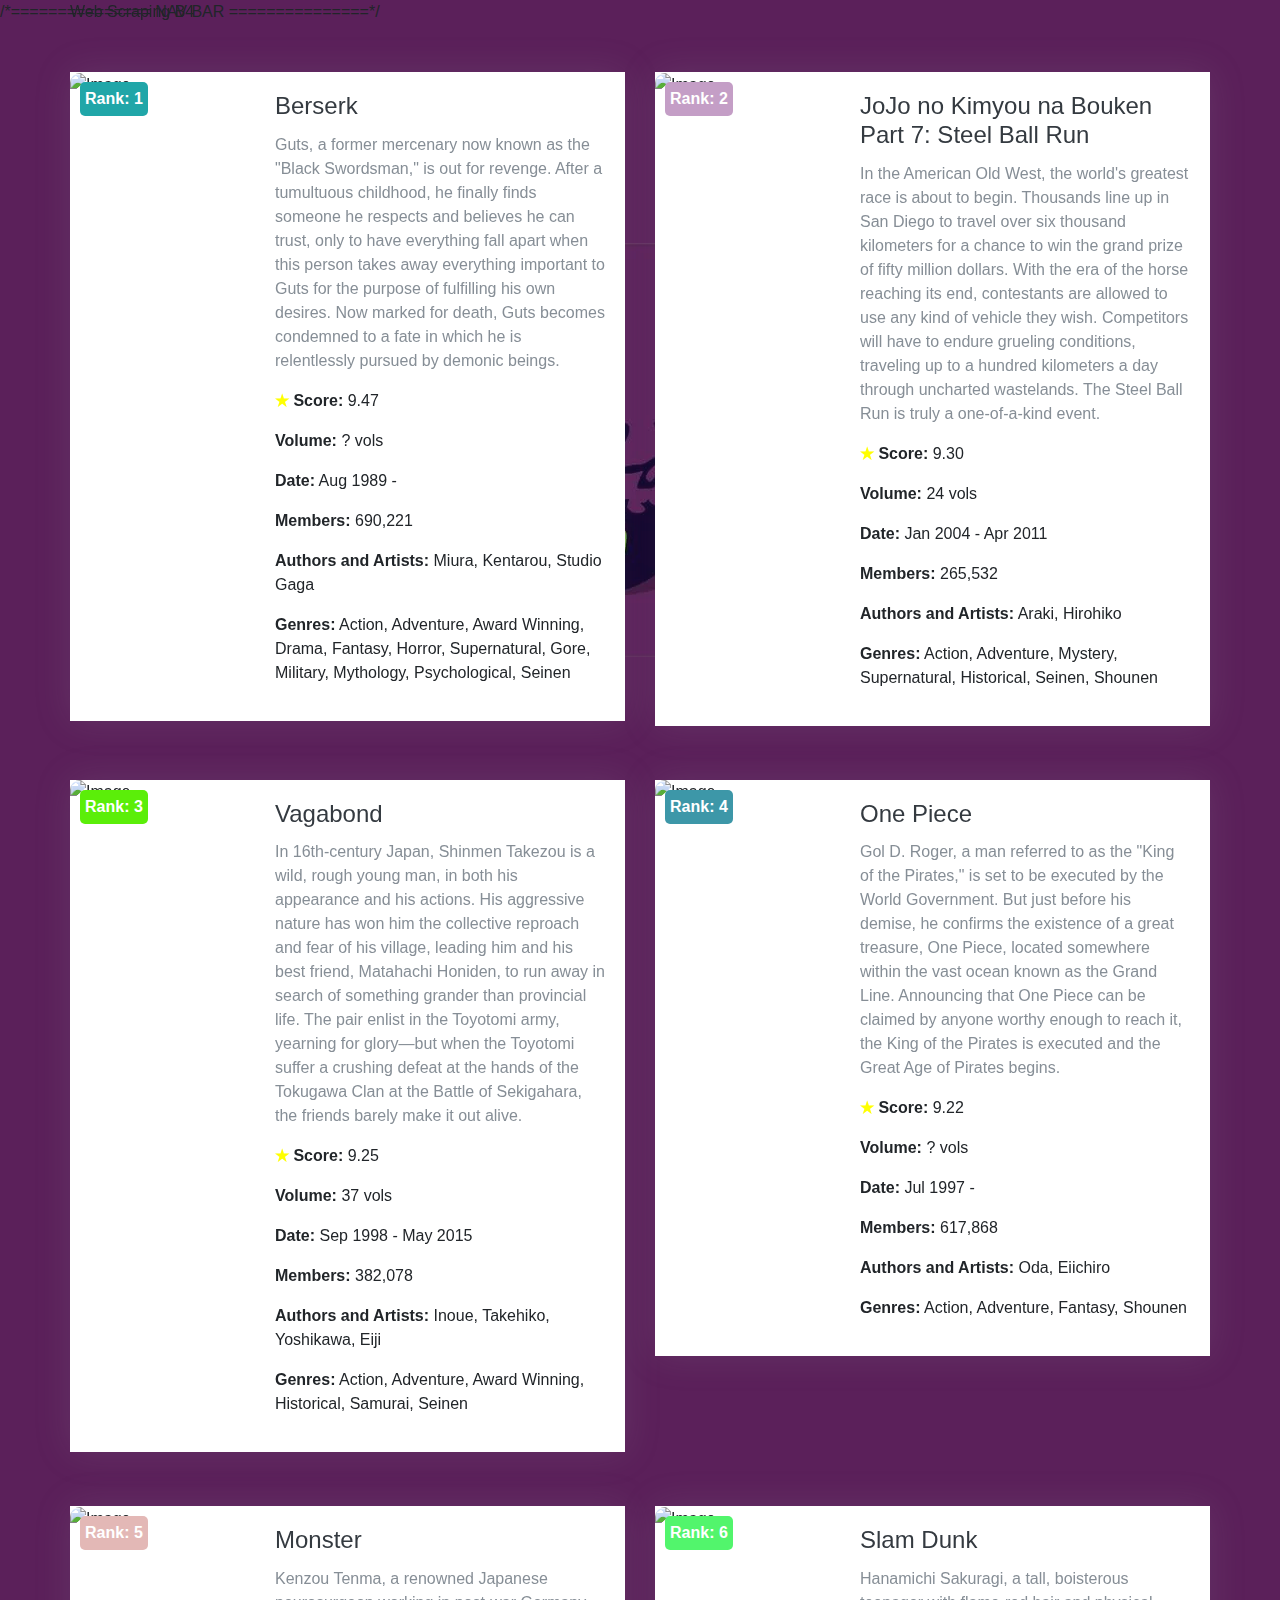
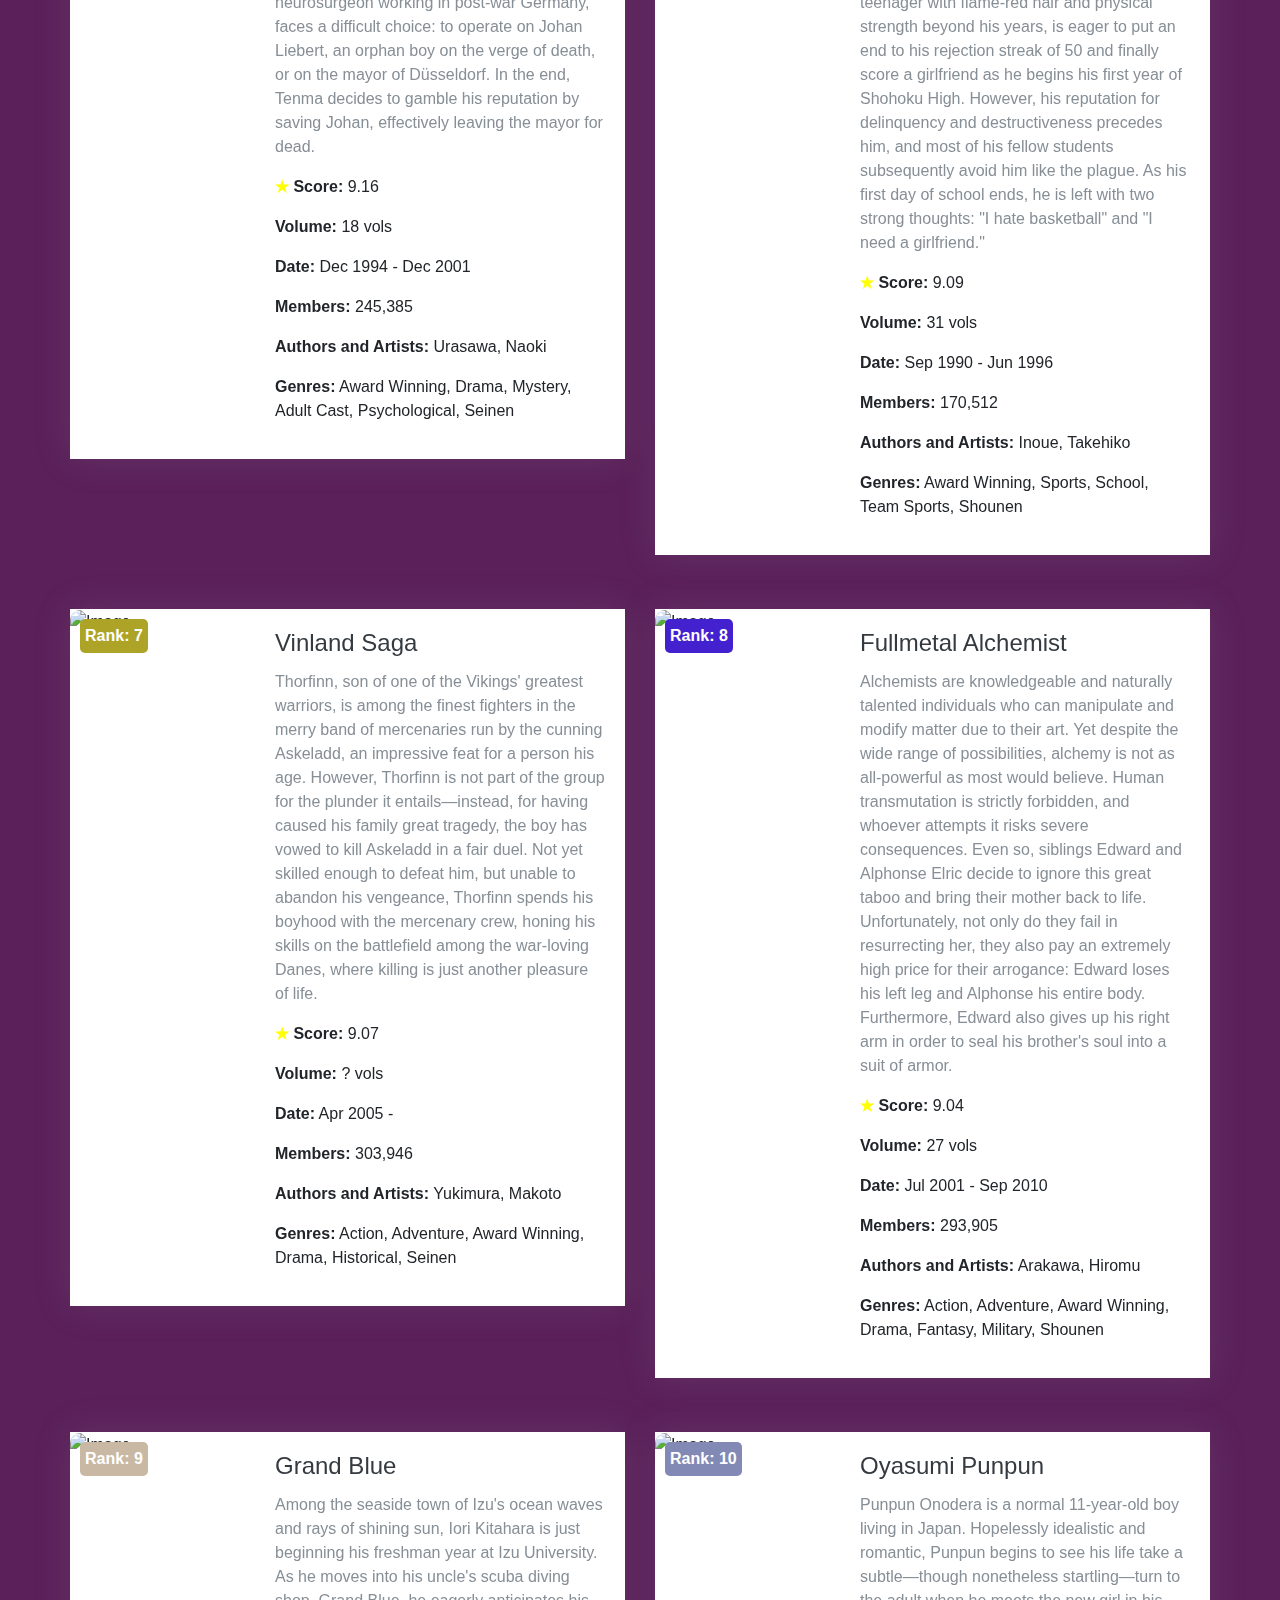
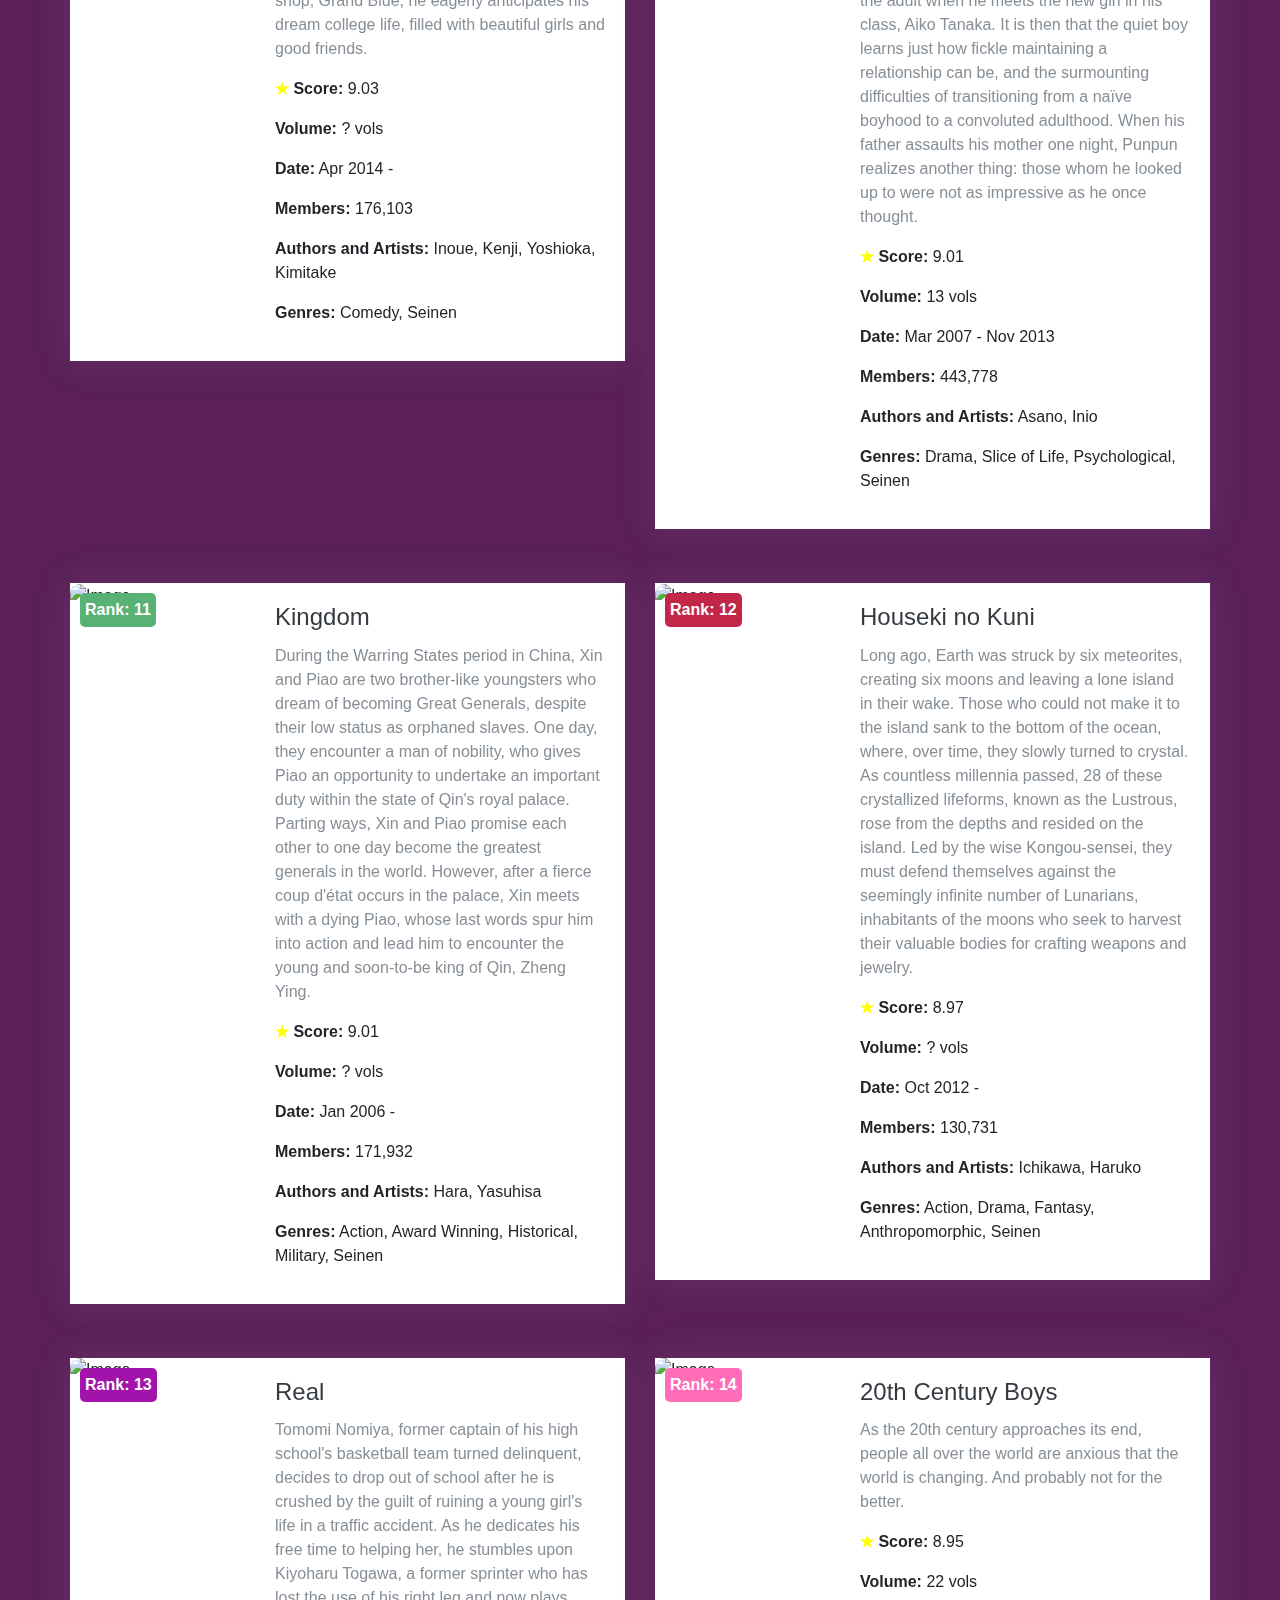
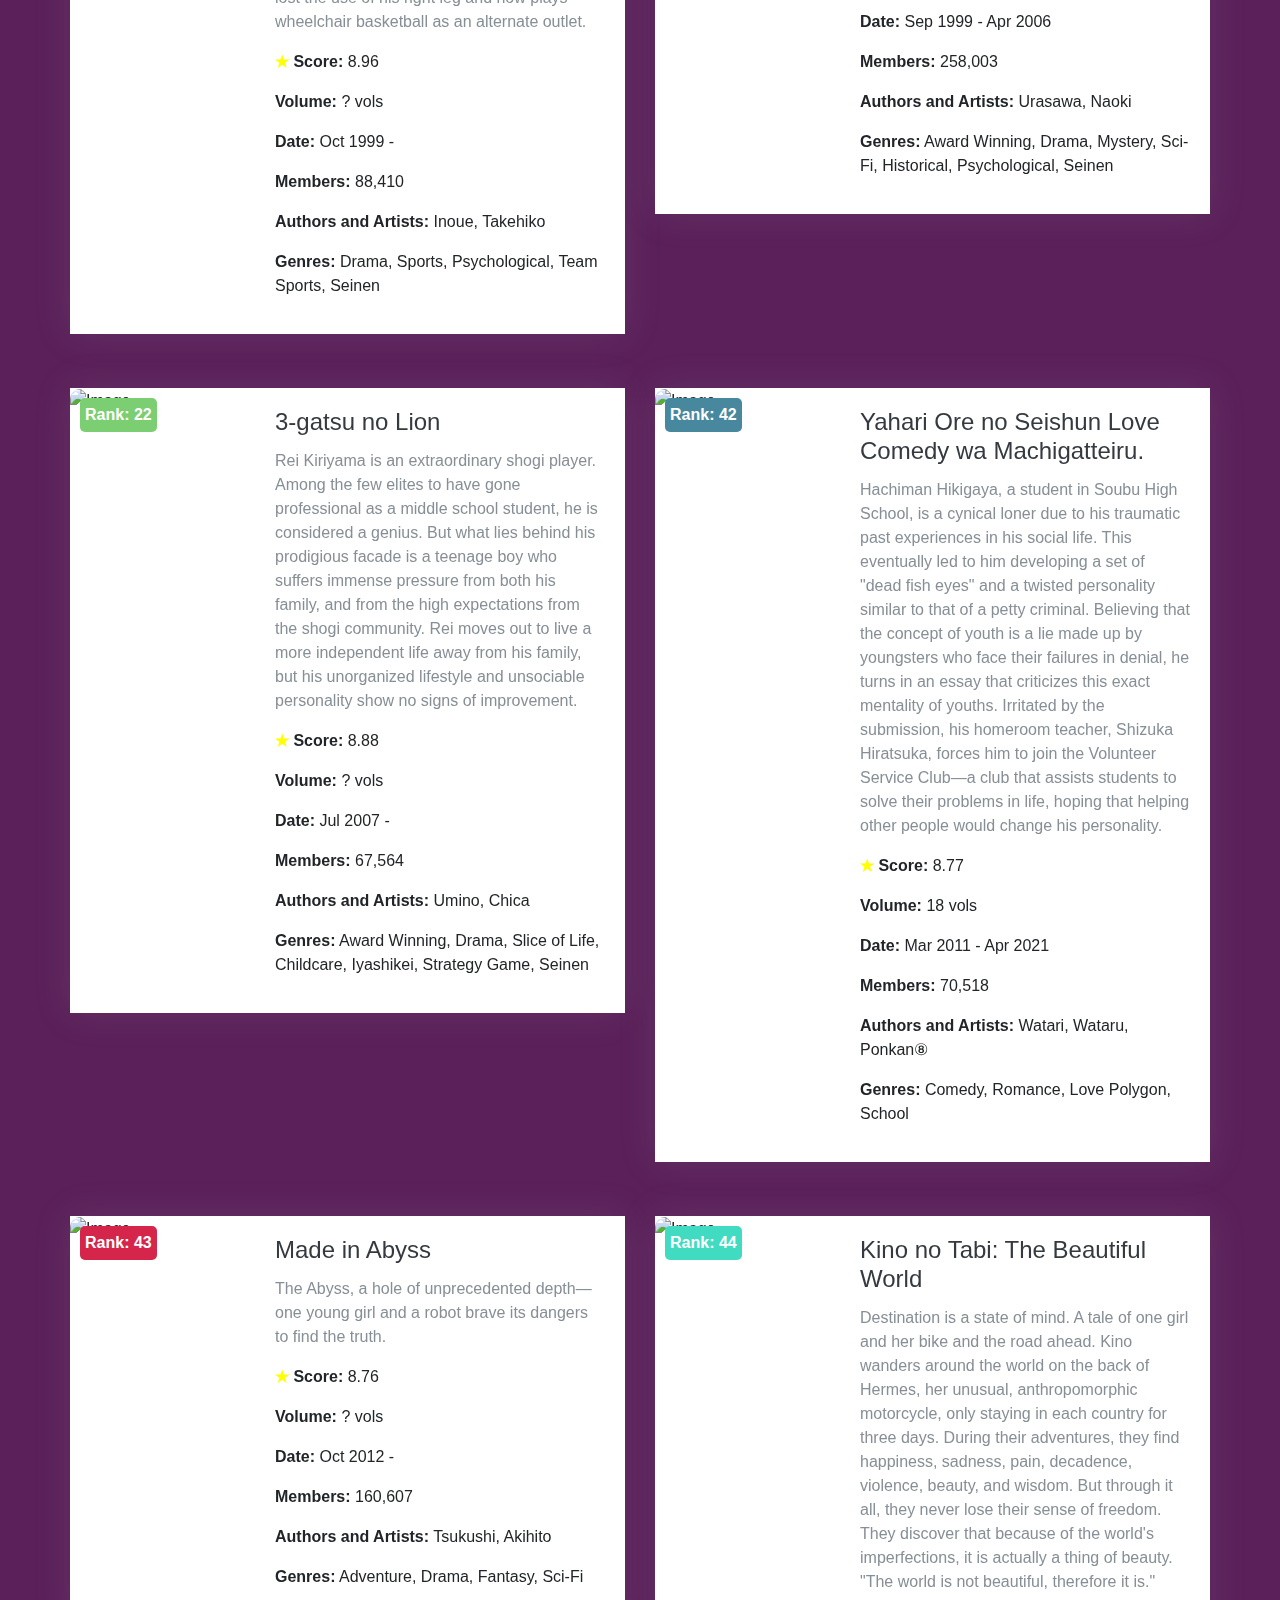
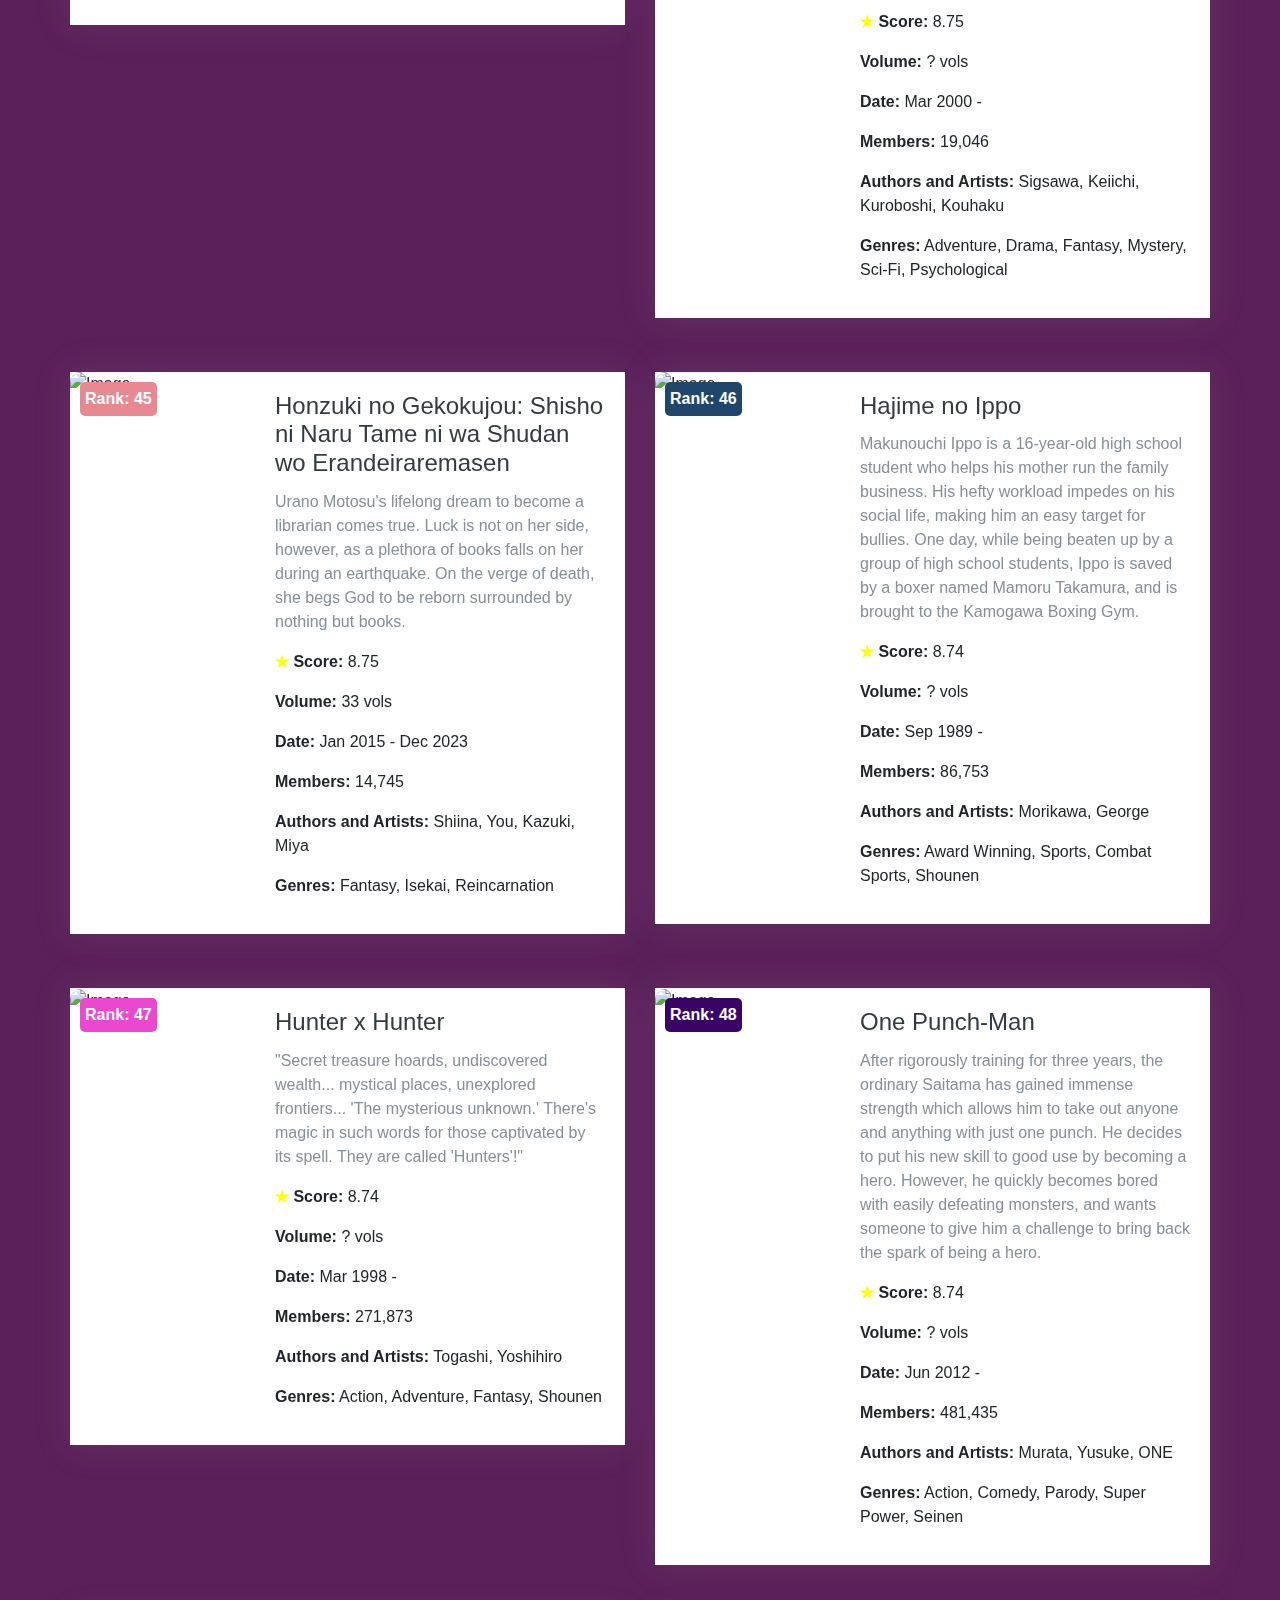
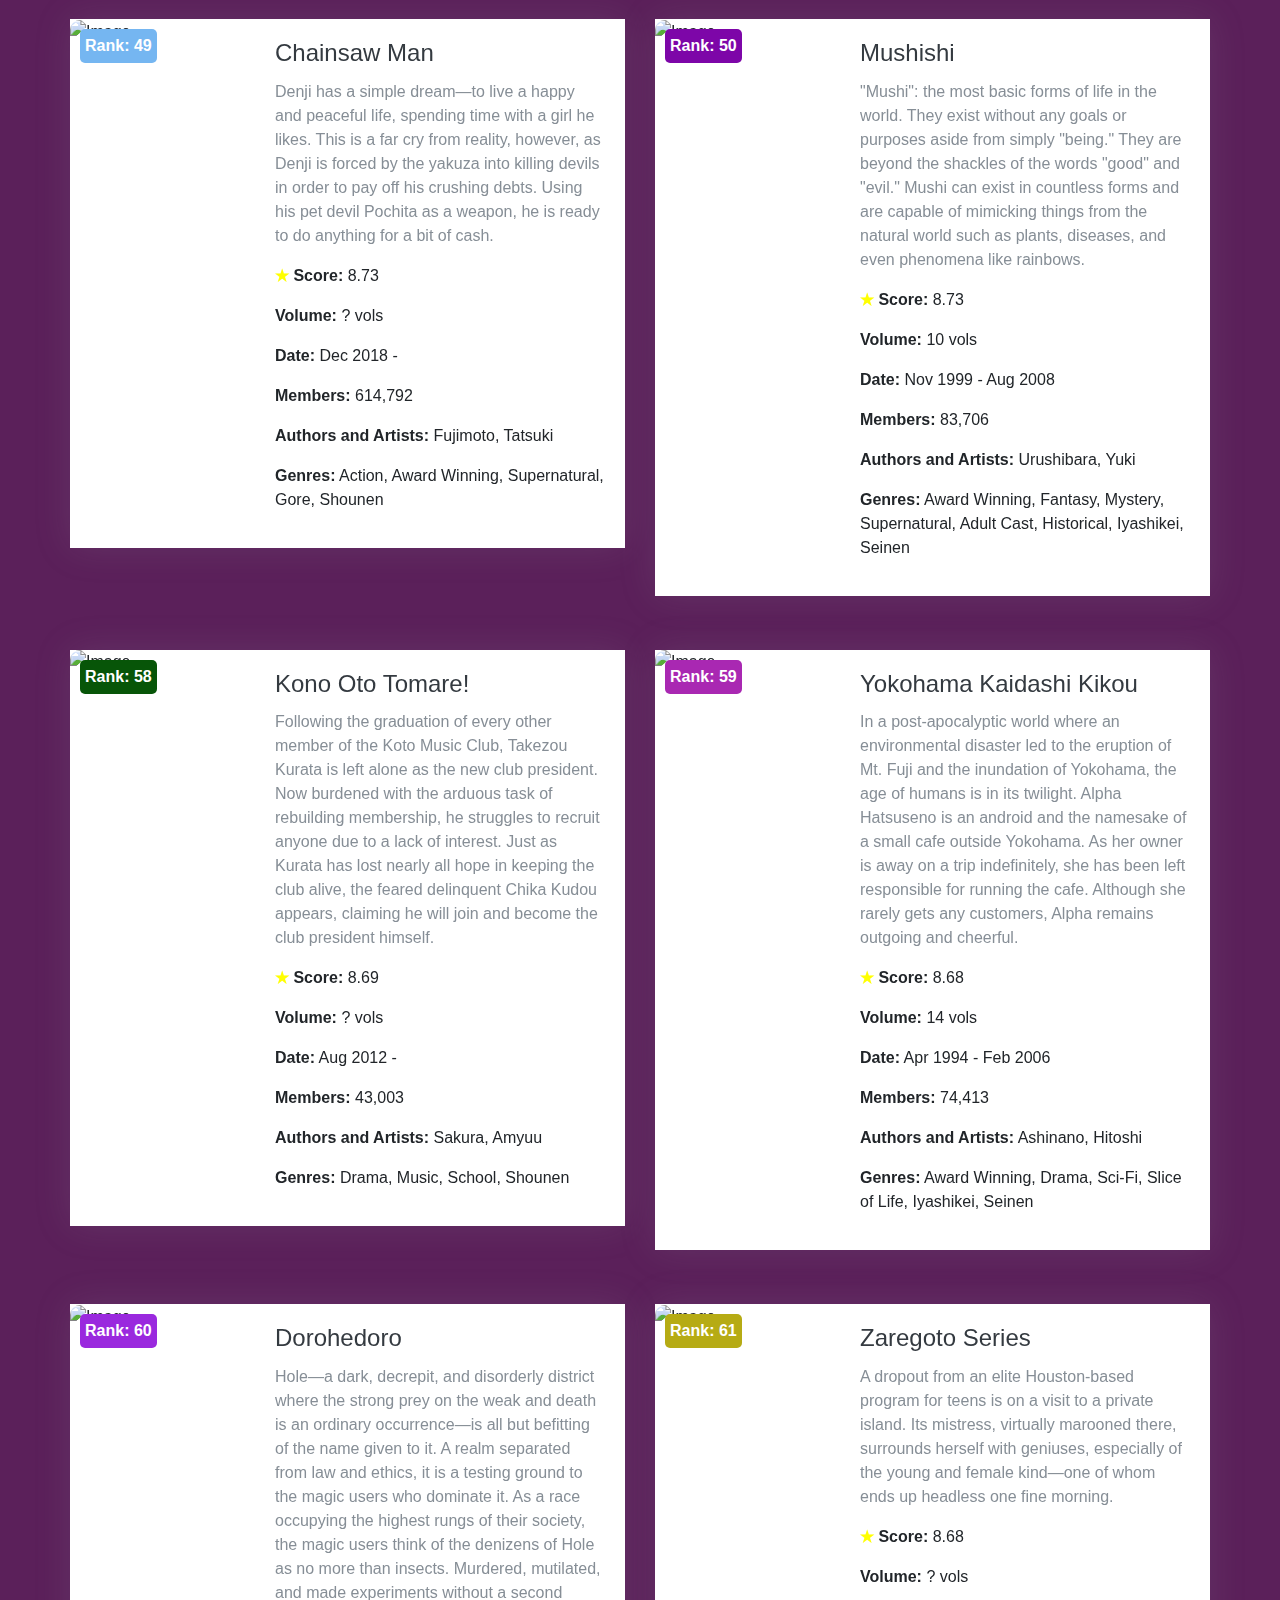
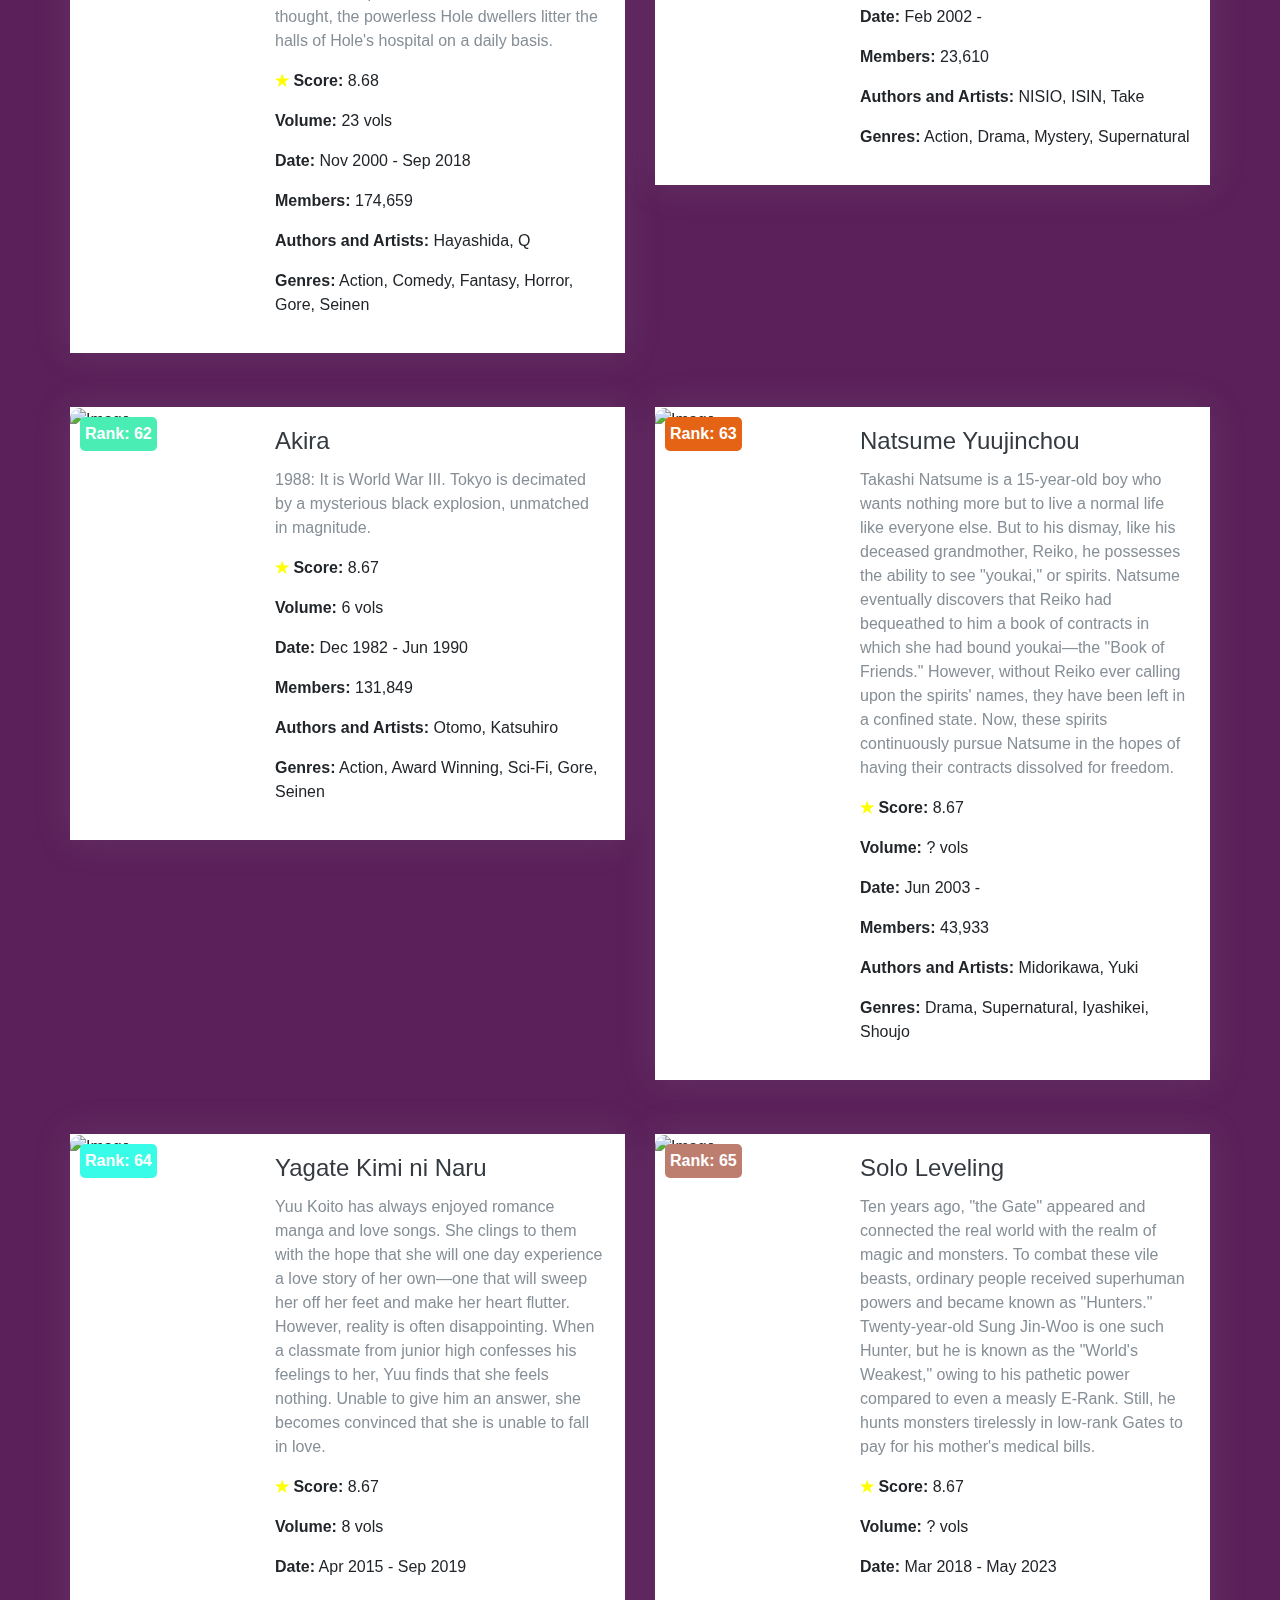
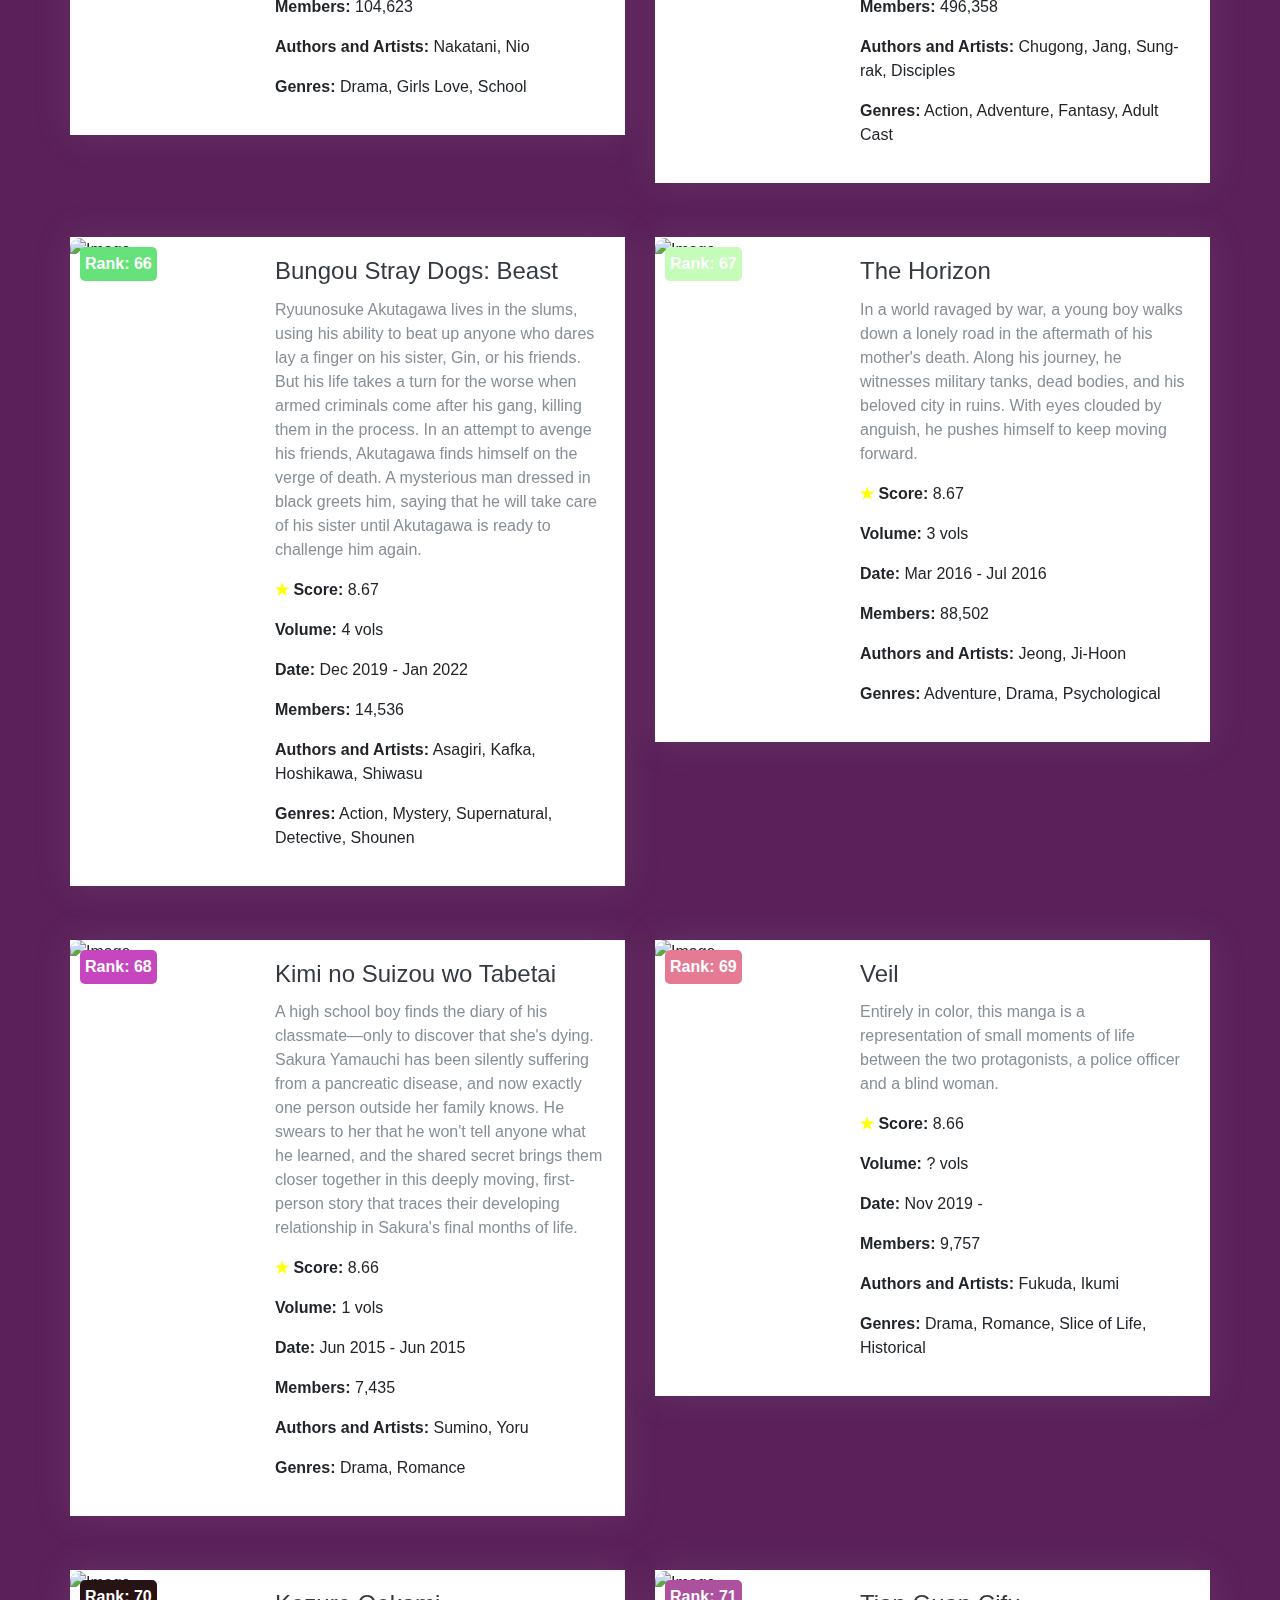
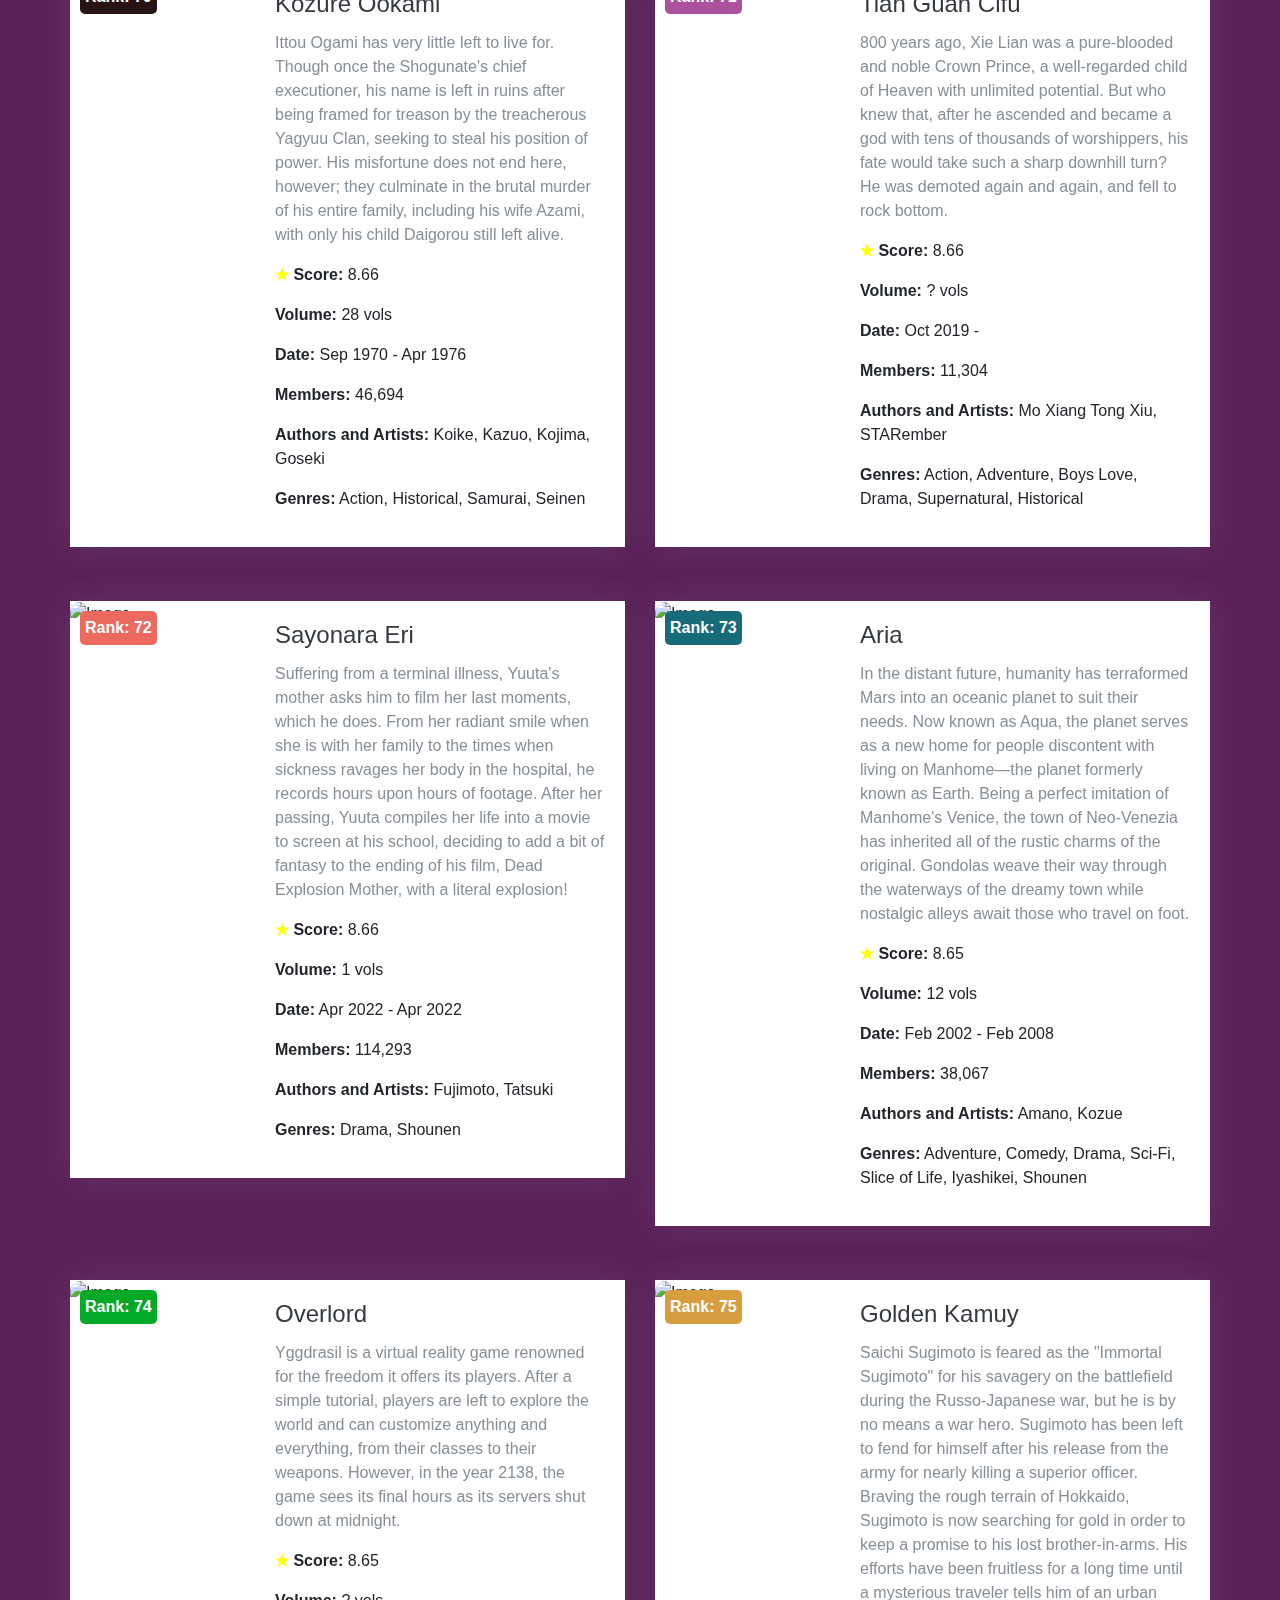
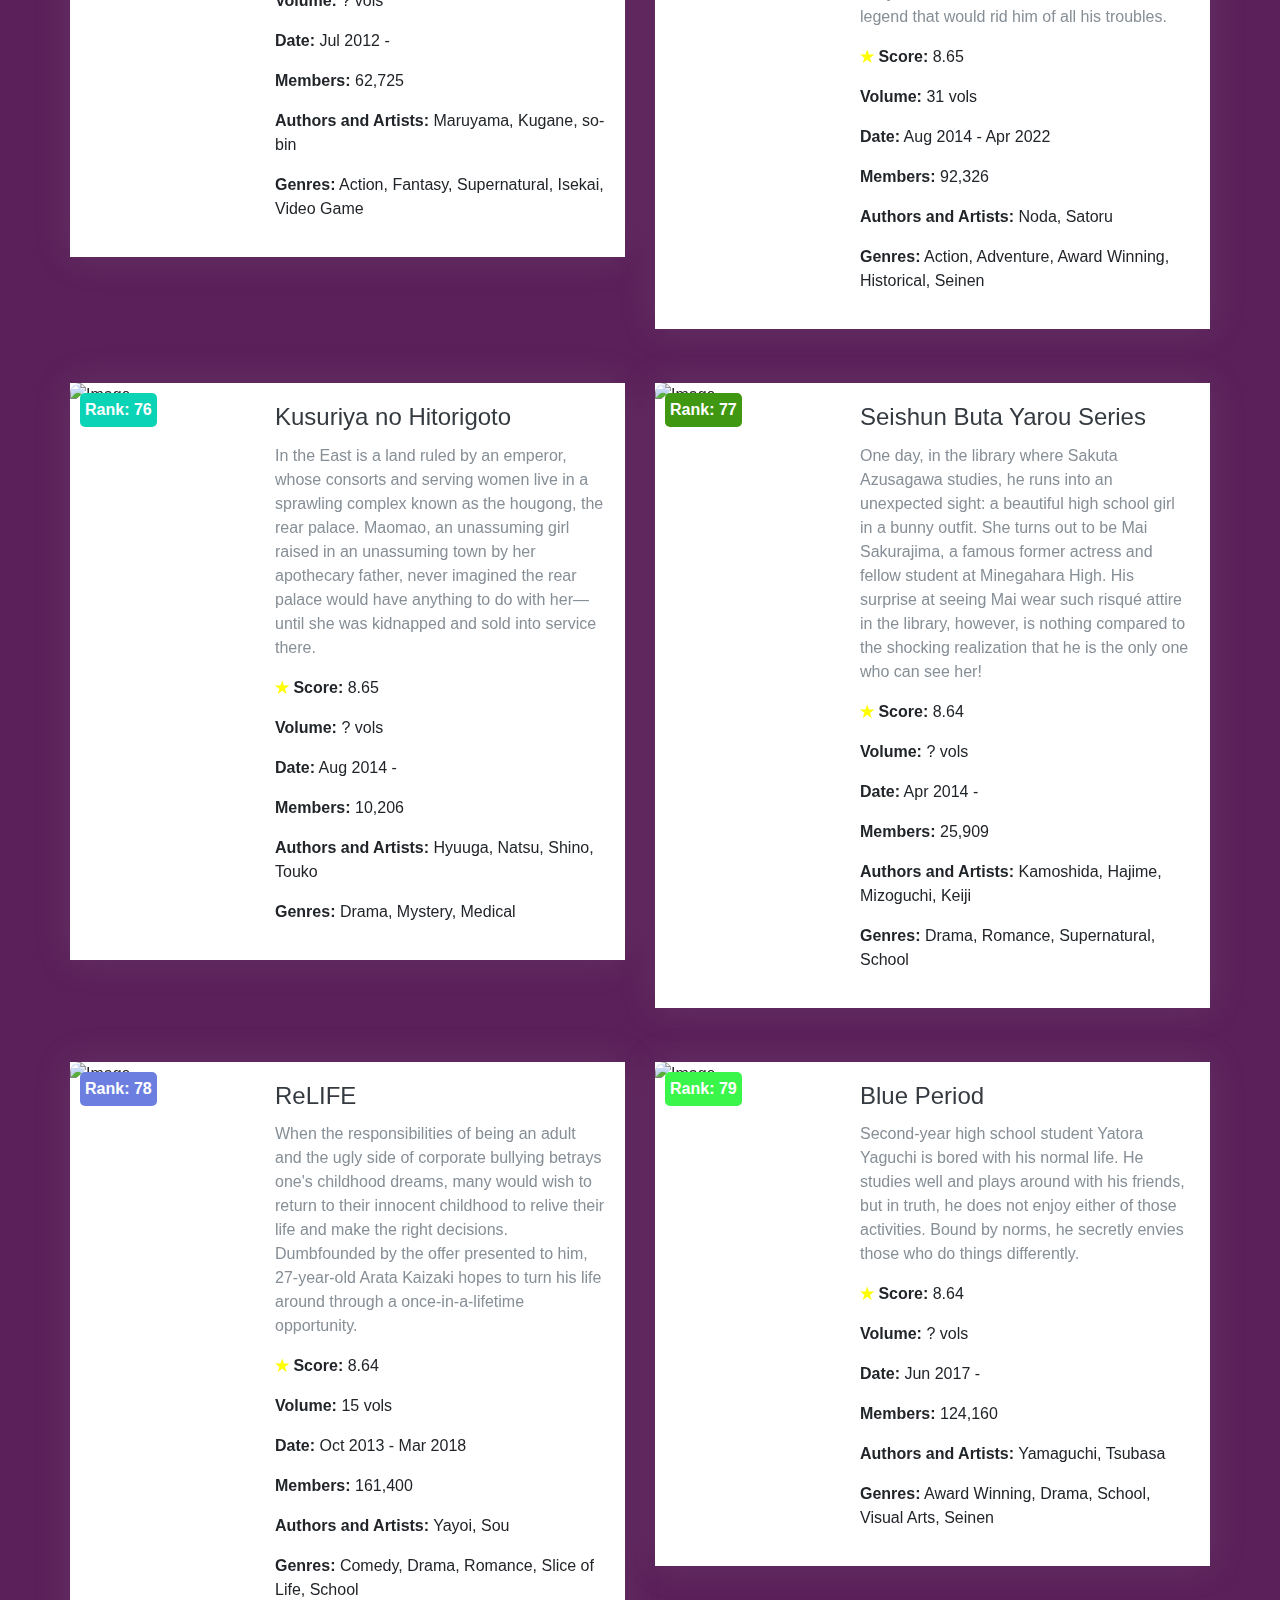
==== commit fba8dc20: "Add navbar from peitan" ====
--- a/html/index.html
+++ b/html/index.html
@@ -63,6 +63,163 @@
         padding: 5px;
         border-radius: 5px;
     }
+    /*=============== NAV BAR ===============*/
+
+.header{
+    position: fixed;
+    width: 100%;
+    background-color: var(--container-color);
+    top: 0;
+    left: 0;
+    z-index: var(--z-fixed);
+}
+
+.nav{
+    height: var(--header-height);
+    display: flex;
+    justify-content: space-between;
+    align-items: center;
+}
+
+.nav__logo  {
+    color: var(--title-color);
+    font-weight: var(--font-medium);
+}
+
+.nav__logo span{
+    color: var(--first-color);
+}
+
+.nav__toggle,
+.nav__close{
+    display: flex;
+    font-size: 1.25rem;
+    color: var(--title-color);
+    cursor: pointer;
+}
+
+
+
+@media screen and (min-width: 1023px){
+    .nav__menu {
+        position: fixed;
+        top: 0;
+        right: -100%; /* Ubah dari -100 menjadi -100% */
+        background-color: hsla(0, 0%, 10%, .3);
+        width: 75%;
+        height: 100%;
+        padding: 4.5rem 0 0 3rem;
+        backdrop-filter: blur(24px);
+        -webkit-backdrop-filter: blur(24px);
+        transition: right .4s;
+    }
+}
+
+
+.nav__list{
+    display: flex;
+    flex-direction: column;
+    gap: 3rem;
+}
+
+.nav__link{
+    color: var(--title-color);
+    font-weight: var(--font-medium);
+    transition: color .4s;
+}
+
+.nav__link:hover{
+    color: var(--first-color);
+}
+
+.nav__close{
+    position: absolute;
+    top: 1rem;
+    right: 1.5rem;
+}
+
+.show-menu{
+    right: 0; /* Ubah dari 0 menjadi 0% */
+}
+/*=============== NAV BAR ===============*/
+
+.header{
+    position: fixed;
+    width: 100%;
+    background-color: var(--container-color);
+    top: 0;
+    left: 0;
+    z-index: var(--z-fixed);
+}
+
+.nav{
+    height: var(--header-height);
+    display: flex;
+    justify-content: space-between;
+    align-items: center;
+}
+
+.nav__logo  {
+    color: var(--title-color);
+    font-weight: var(--font-medium);
+}
+
+.nav__logo span{
+    color: var(--first-color);
+}
+
+.nav__toggle,
+.nav__close{
+    display: flex;
+    font-size: 1.25rem;
+    color: var(--title-color);
+    cursor: pointer;
+}
+
+
+
+@media screen and (min-width: 1023px){
+    .nav__menu {
+        position: fixed;
+        top: 0;
+        right: -100%; /* Ubah dari -100 menjadi -100% */
+        background-color: hsla(0, 0%, 10%, .3);
+        width: 75%;
+        height: 100%;
+        padding: 4.5rem 0 0 3rem;
+        backdrop-filter: blur(24px);
+        -webkit-backdrop-filter: blur(24px);
+        transition: right .4s;
+    }
+}
+
+
+.nav__list{
+    display: flex;
+    flex-direction: column;
+    gap: 3rem;
+}
+
+.nav__link{
+    color: var(--title-color);
+    font-weight: var(--font-medium);
+    transition: color .4s;
+}
+
+.nav__link:hover{
+    color: var(--first-color);
+}
+
+.nav__close{
+    position: absolute;
+    top: 1rem;
+    right: 1.5rem;
+}
+
+.show-menu{
+    right: 0; /* Ubah dari 0 menjadi 0% */
+}
+
 </style>
 
 
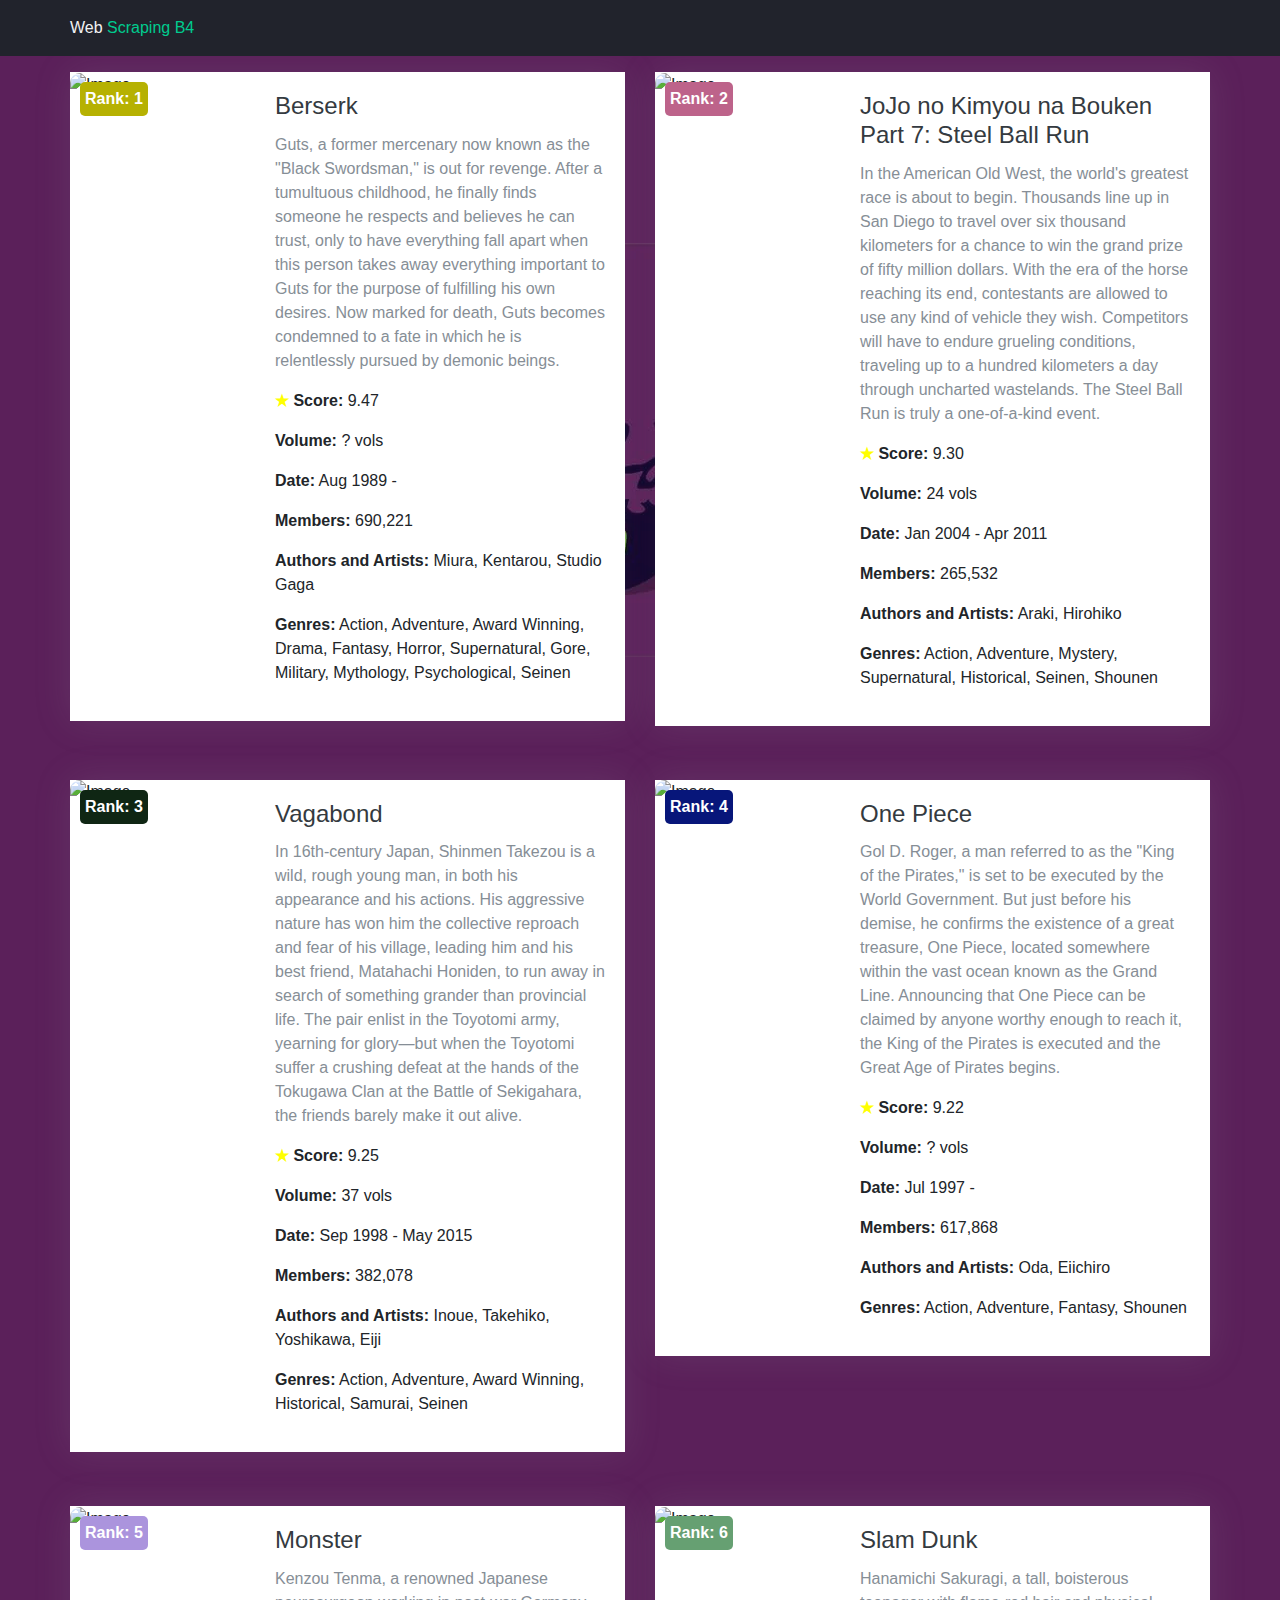
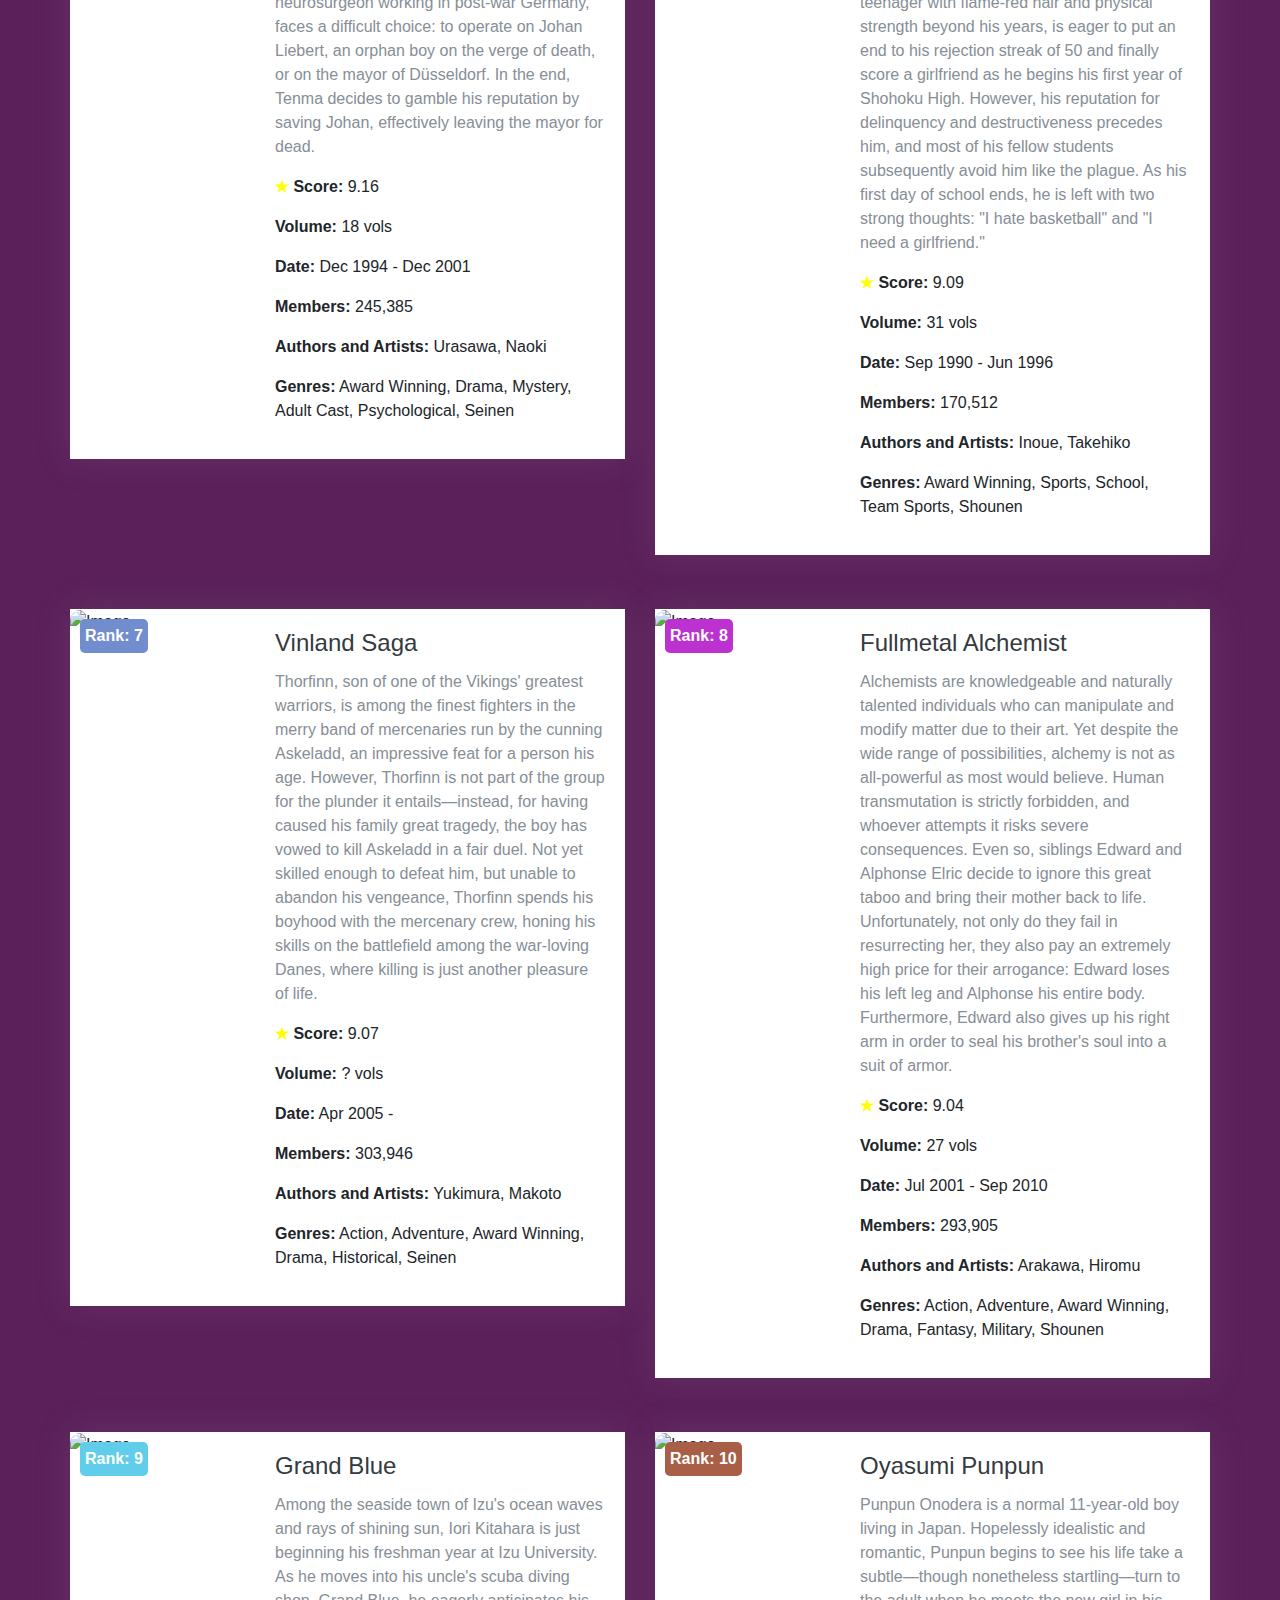
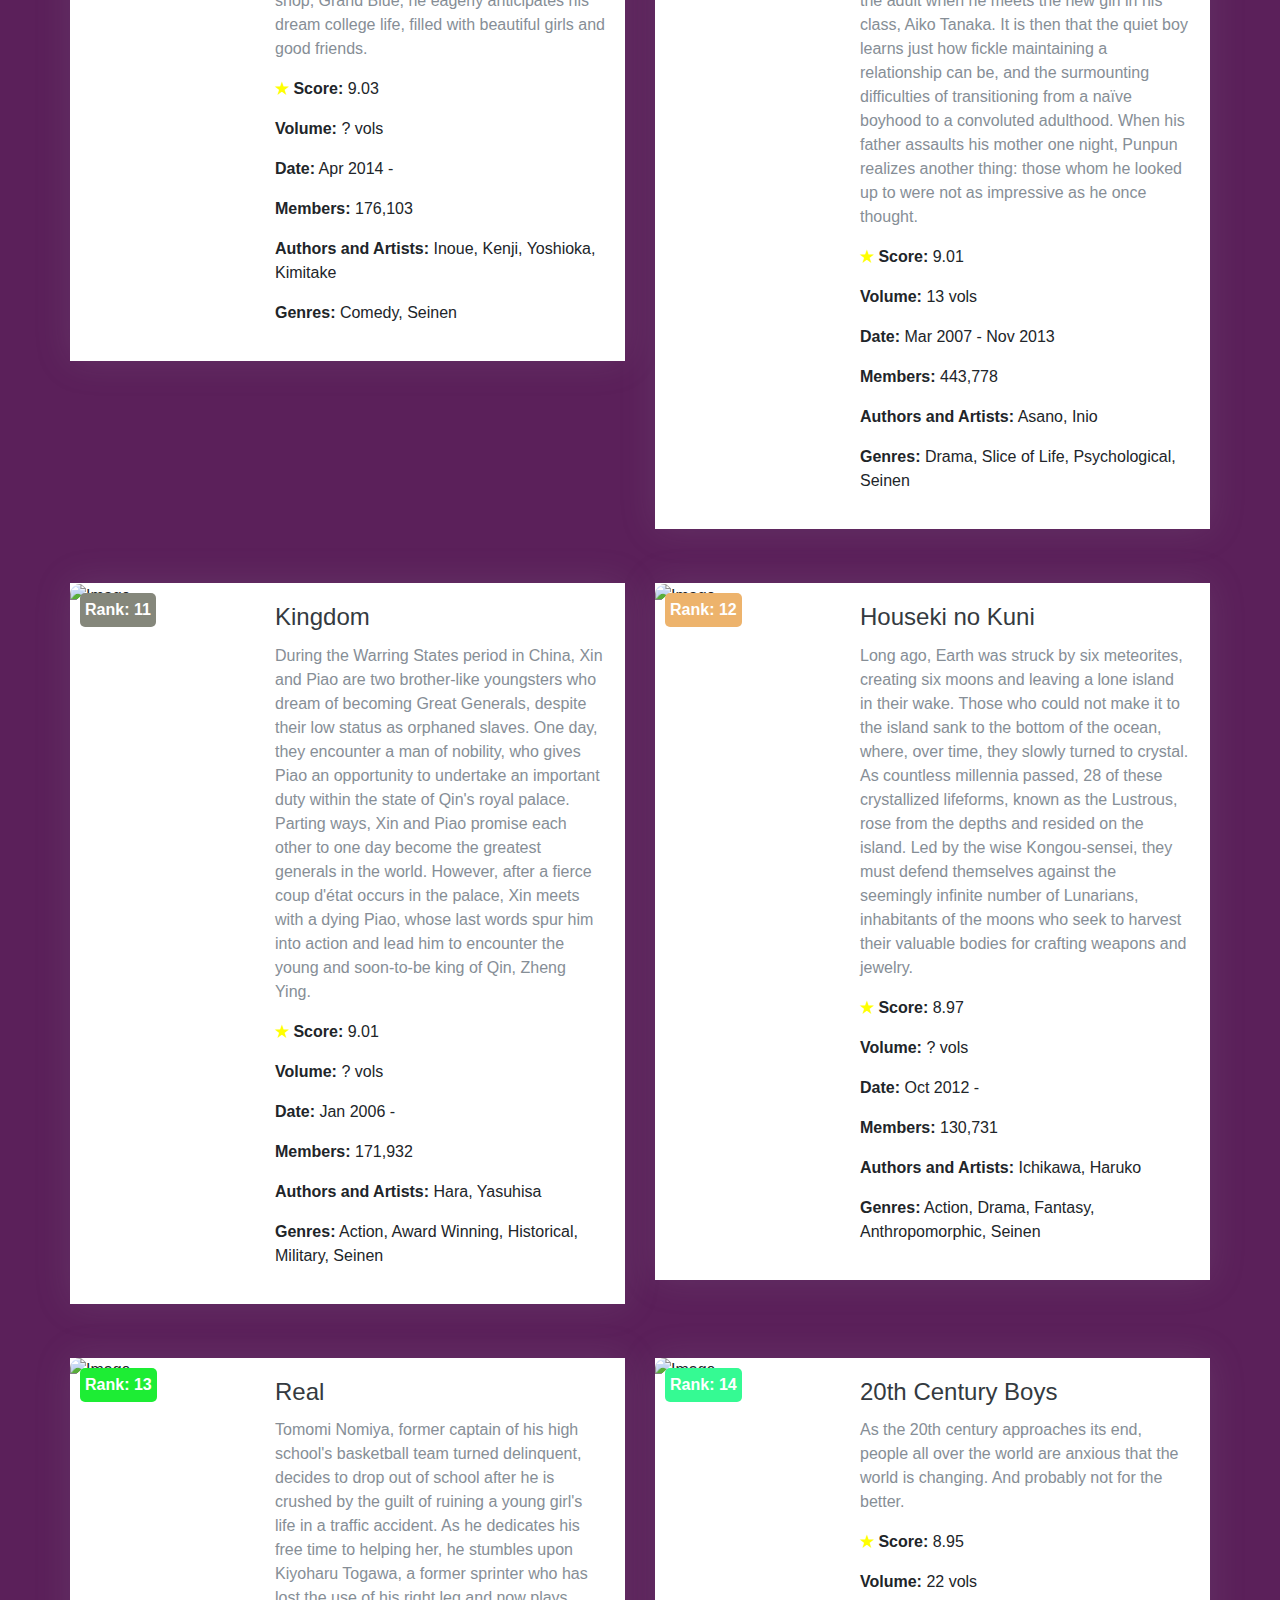
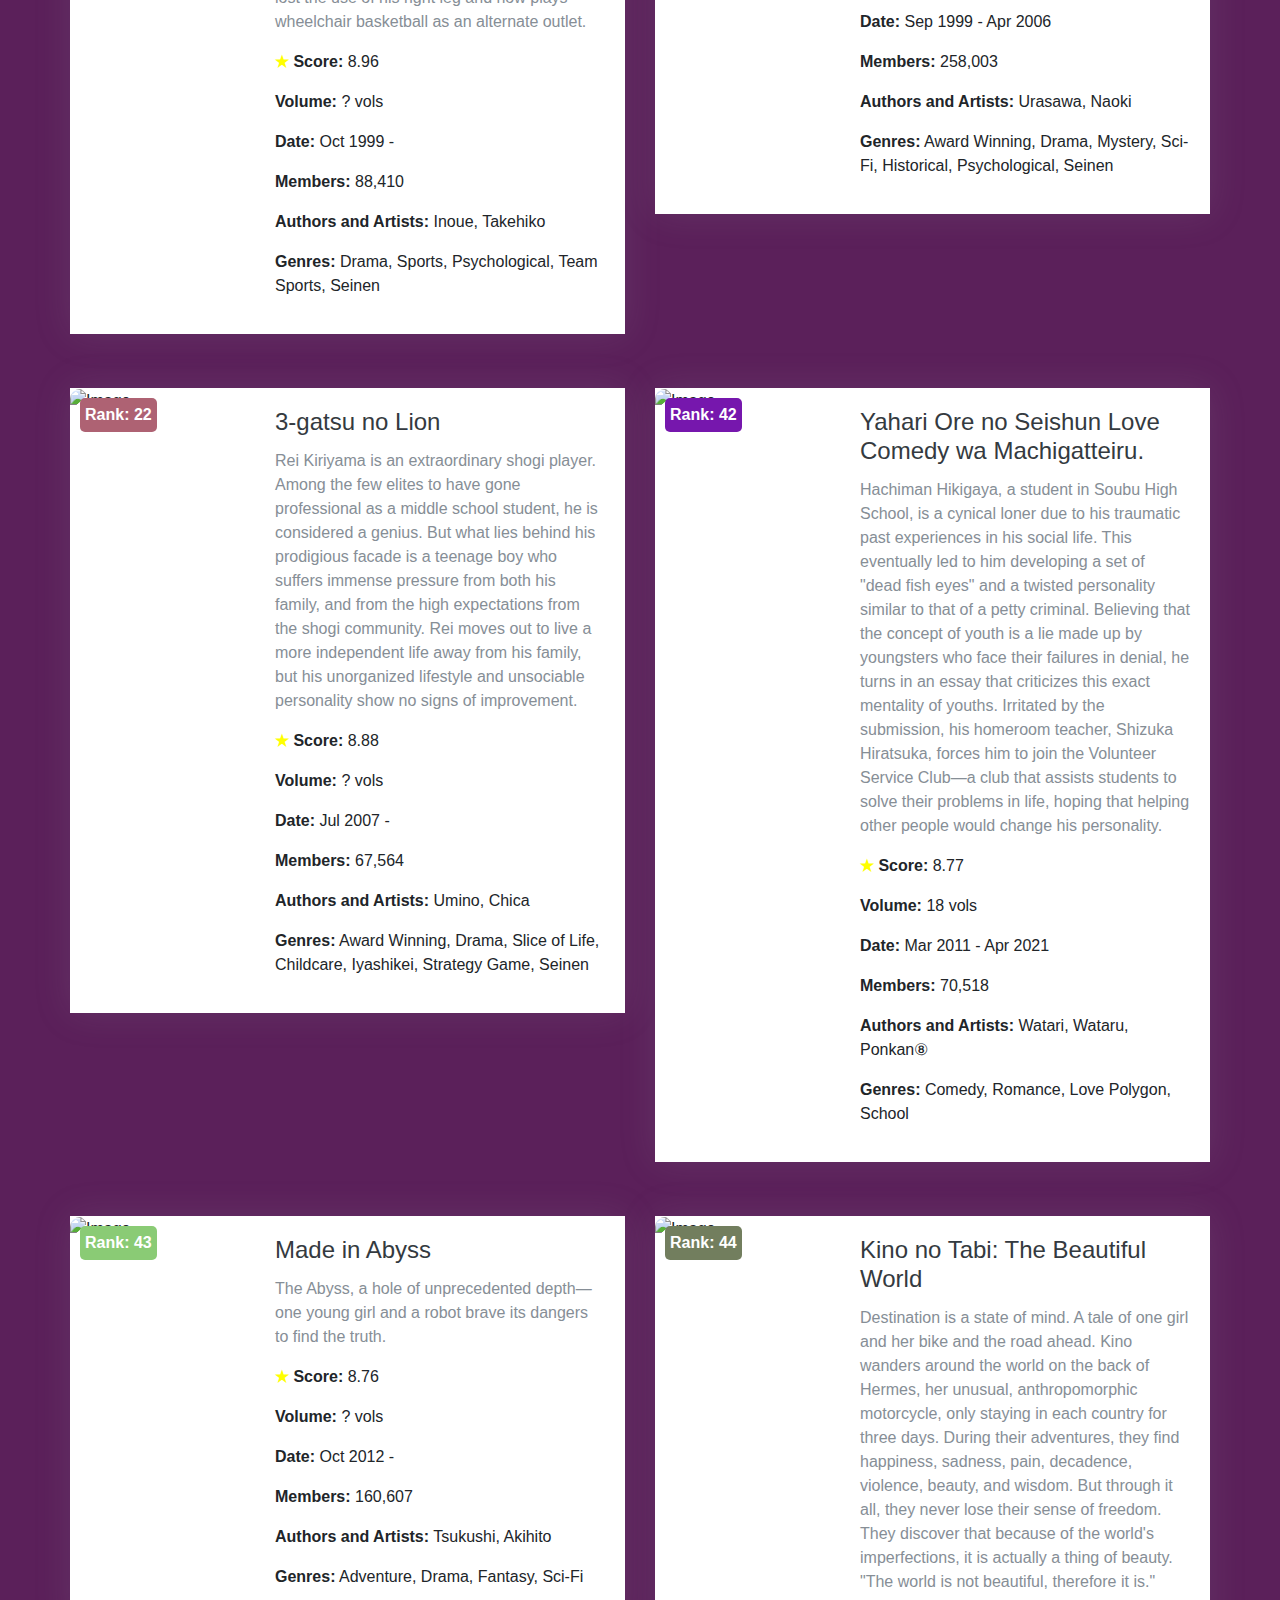
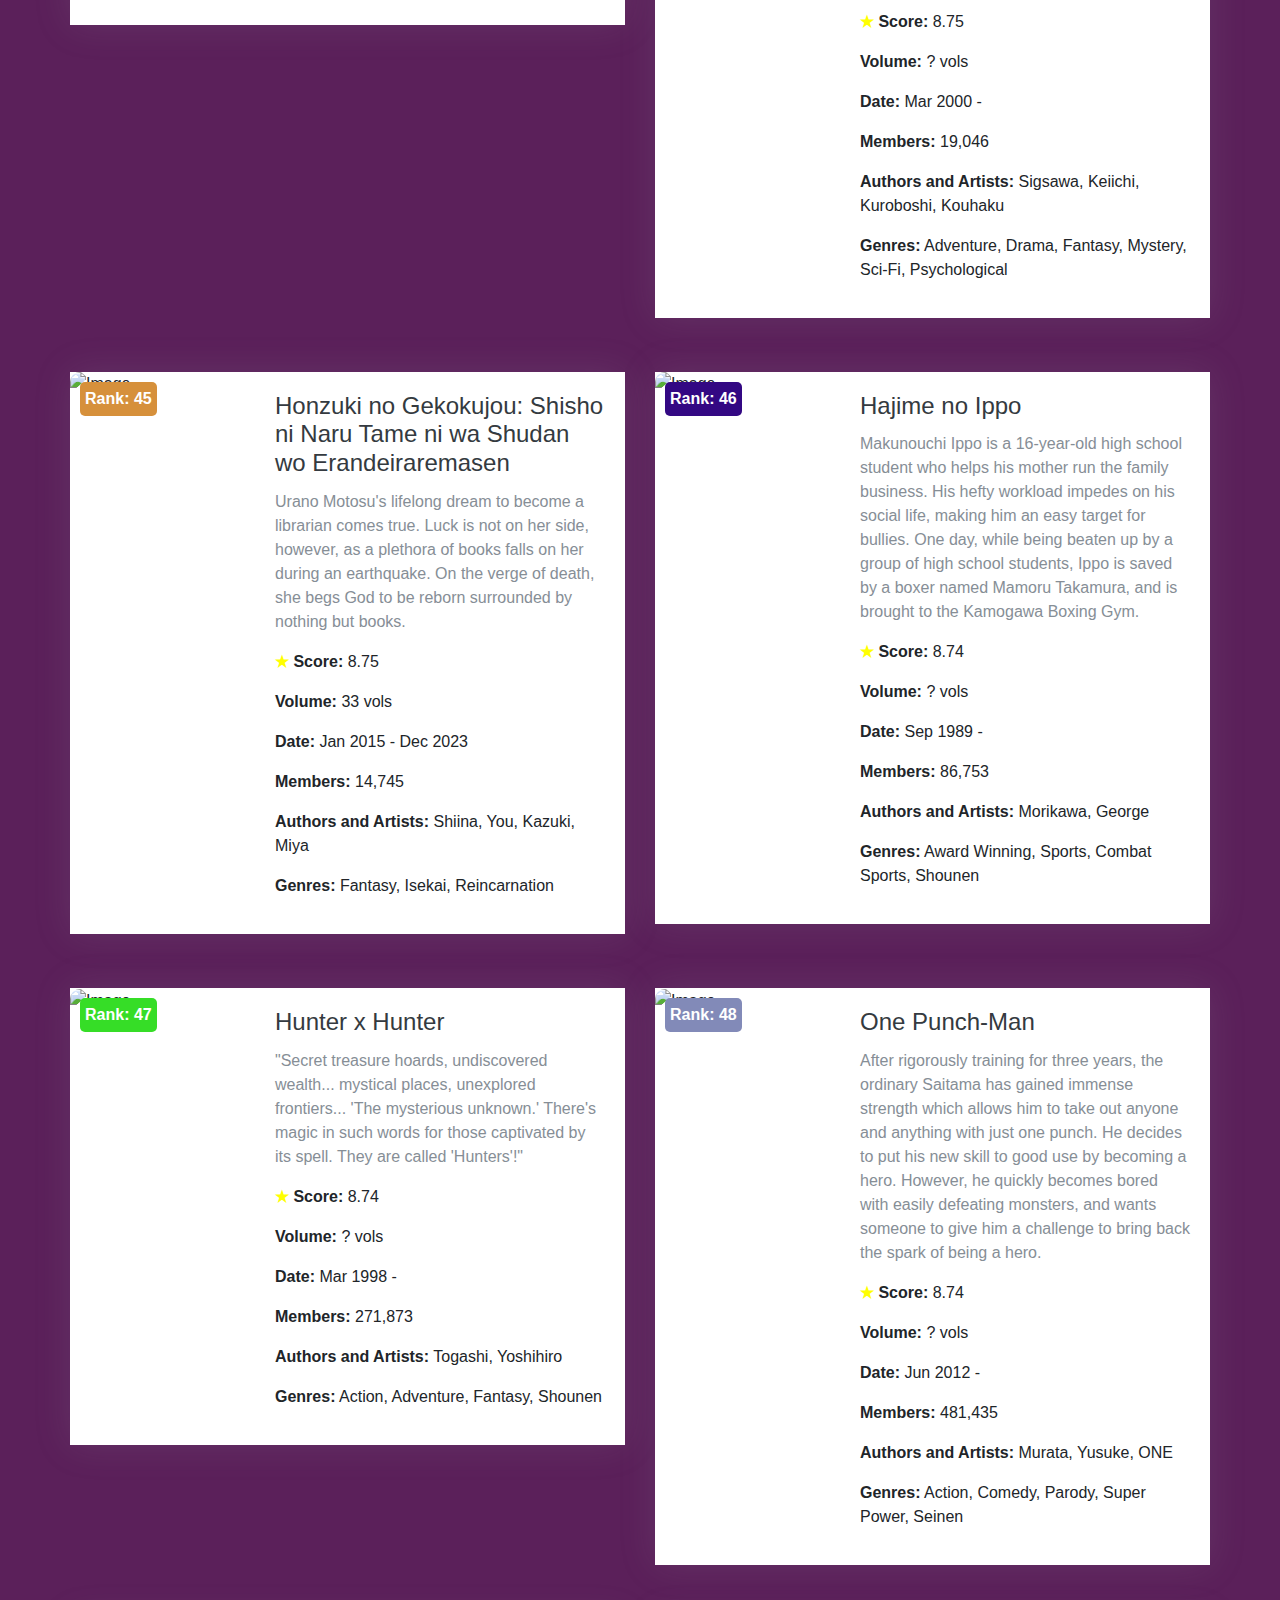
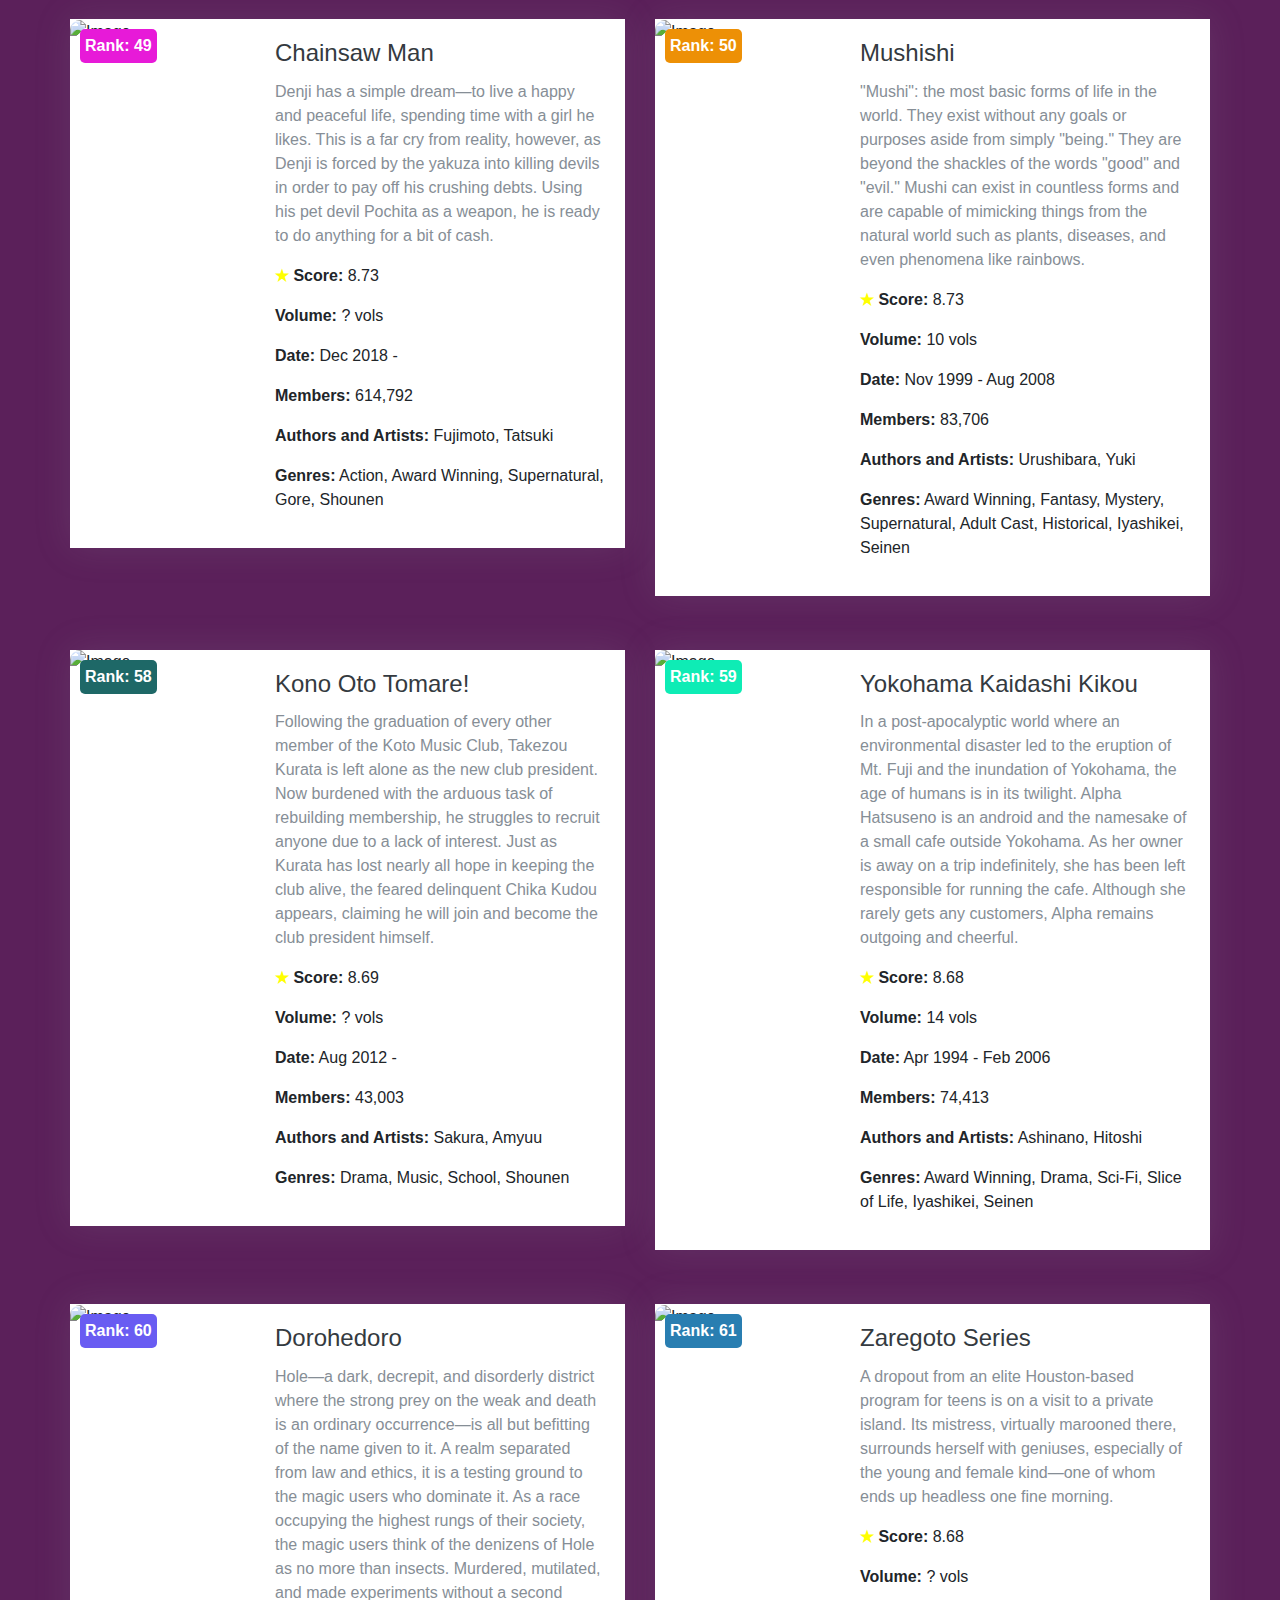
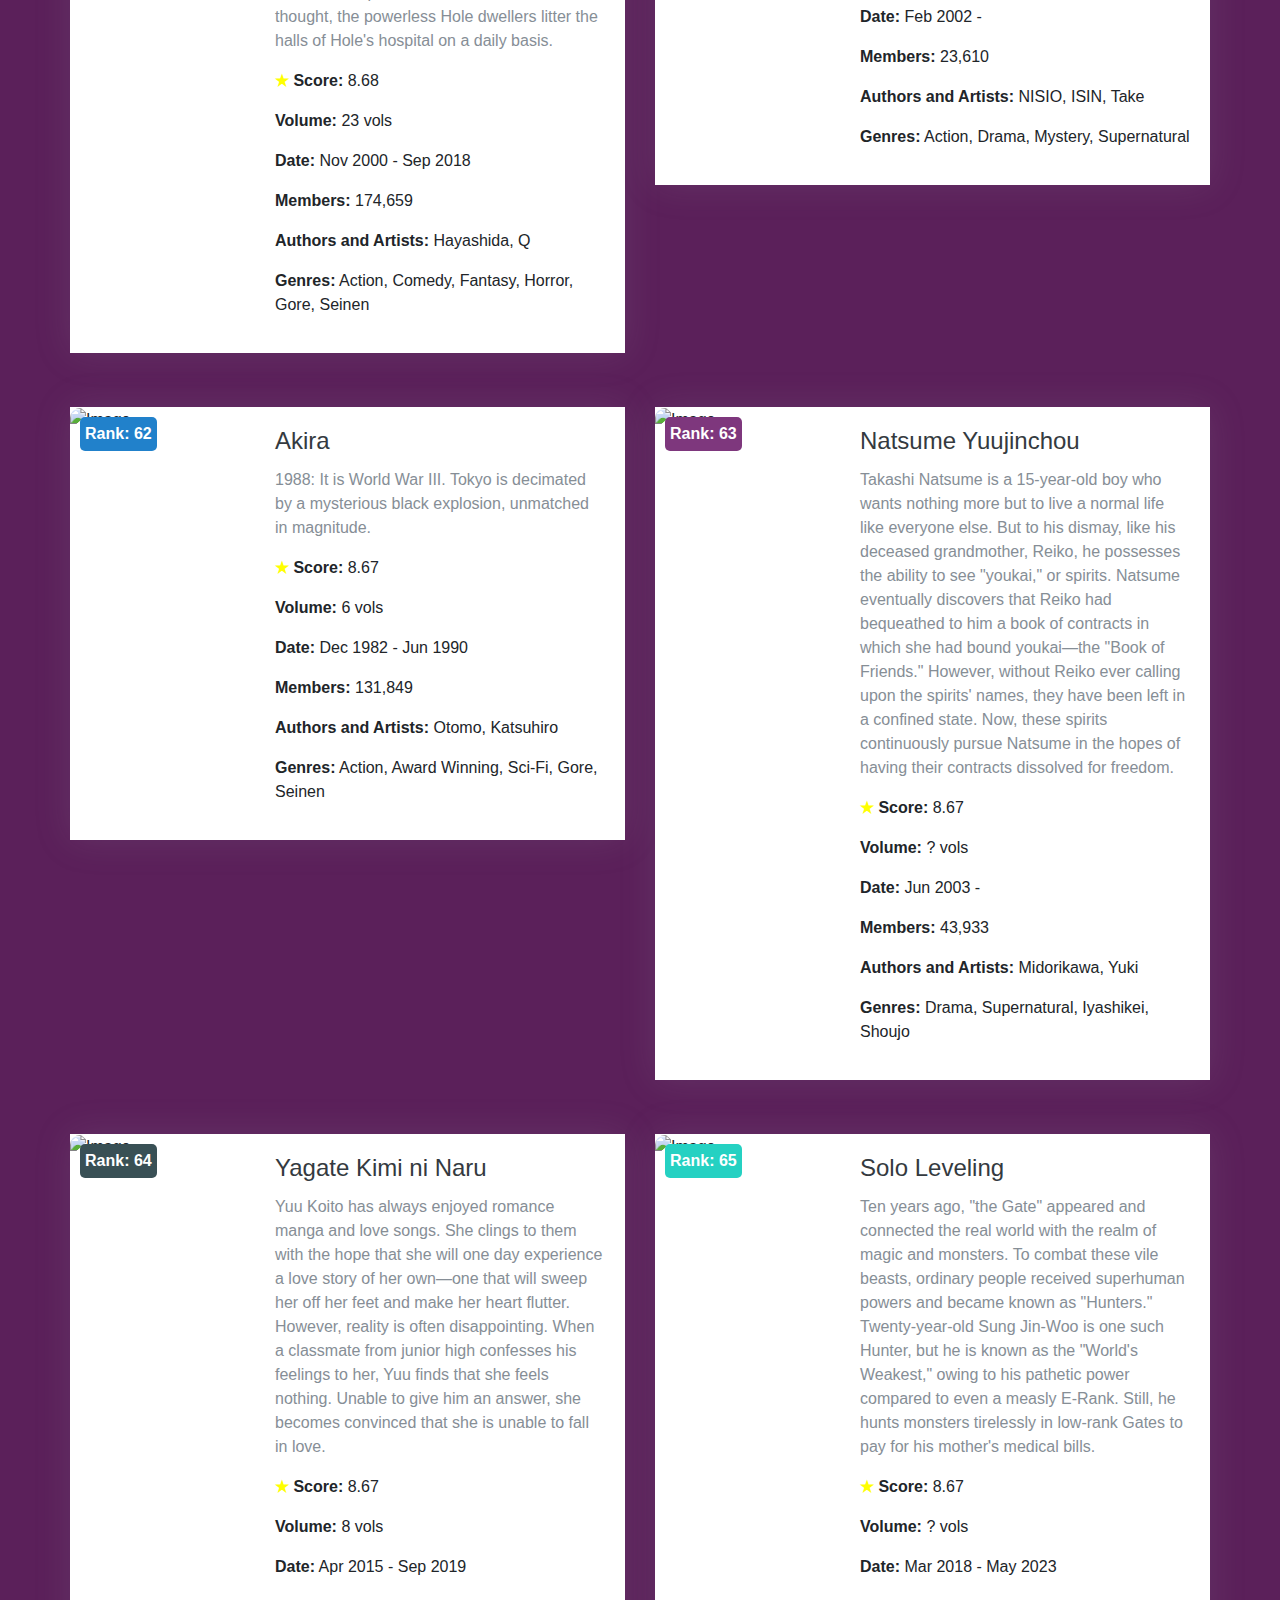
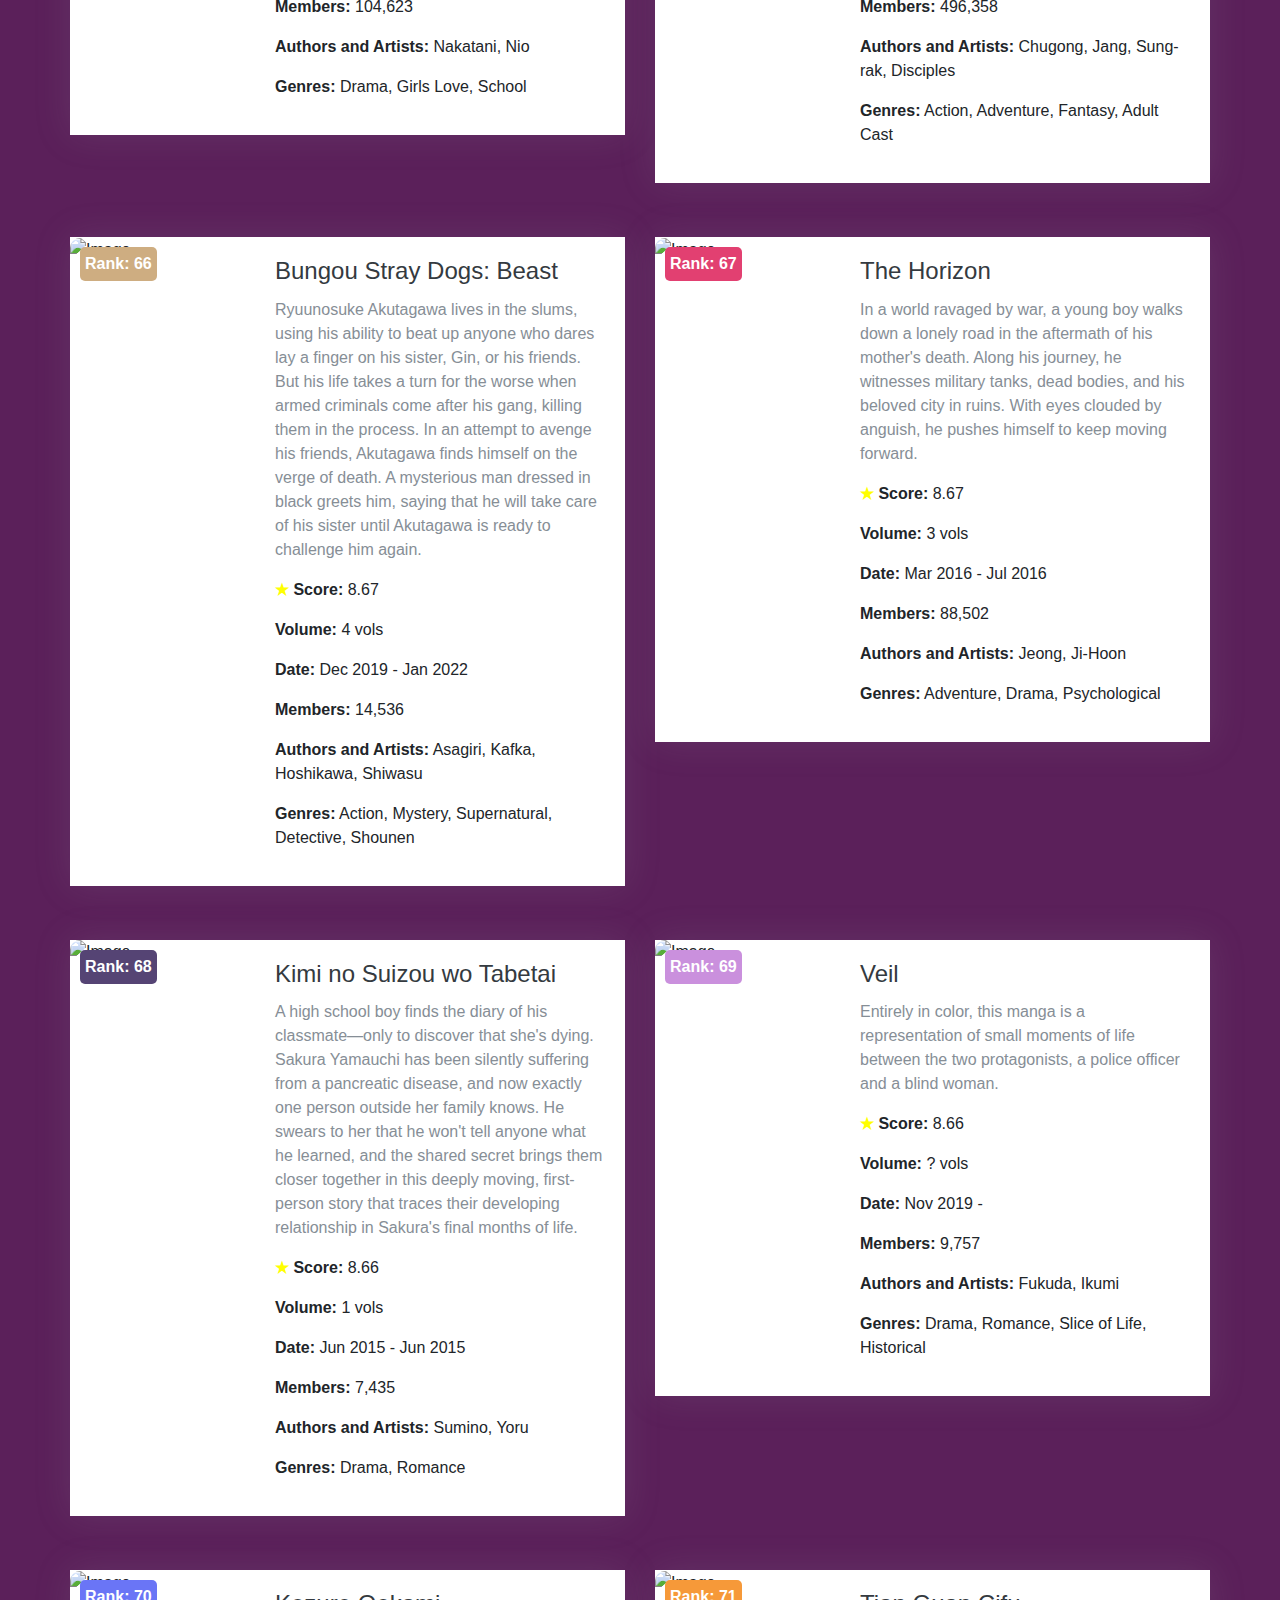
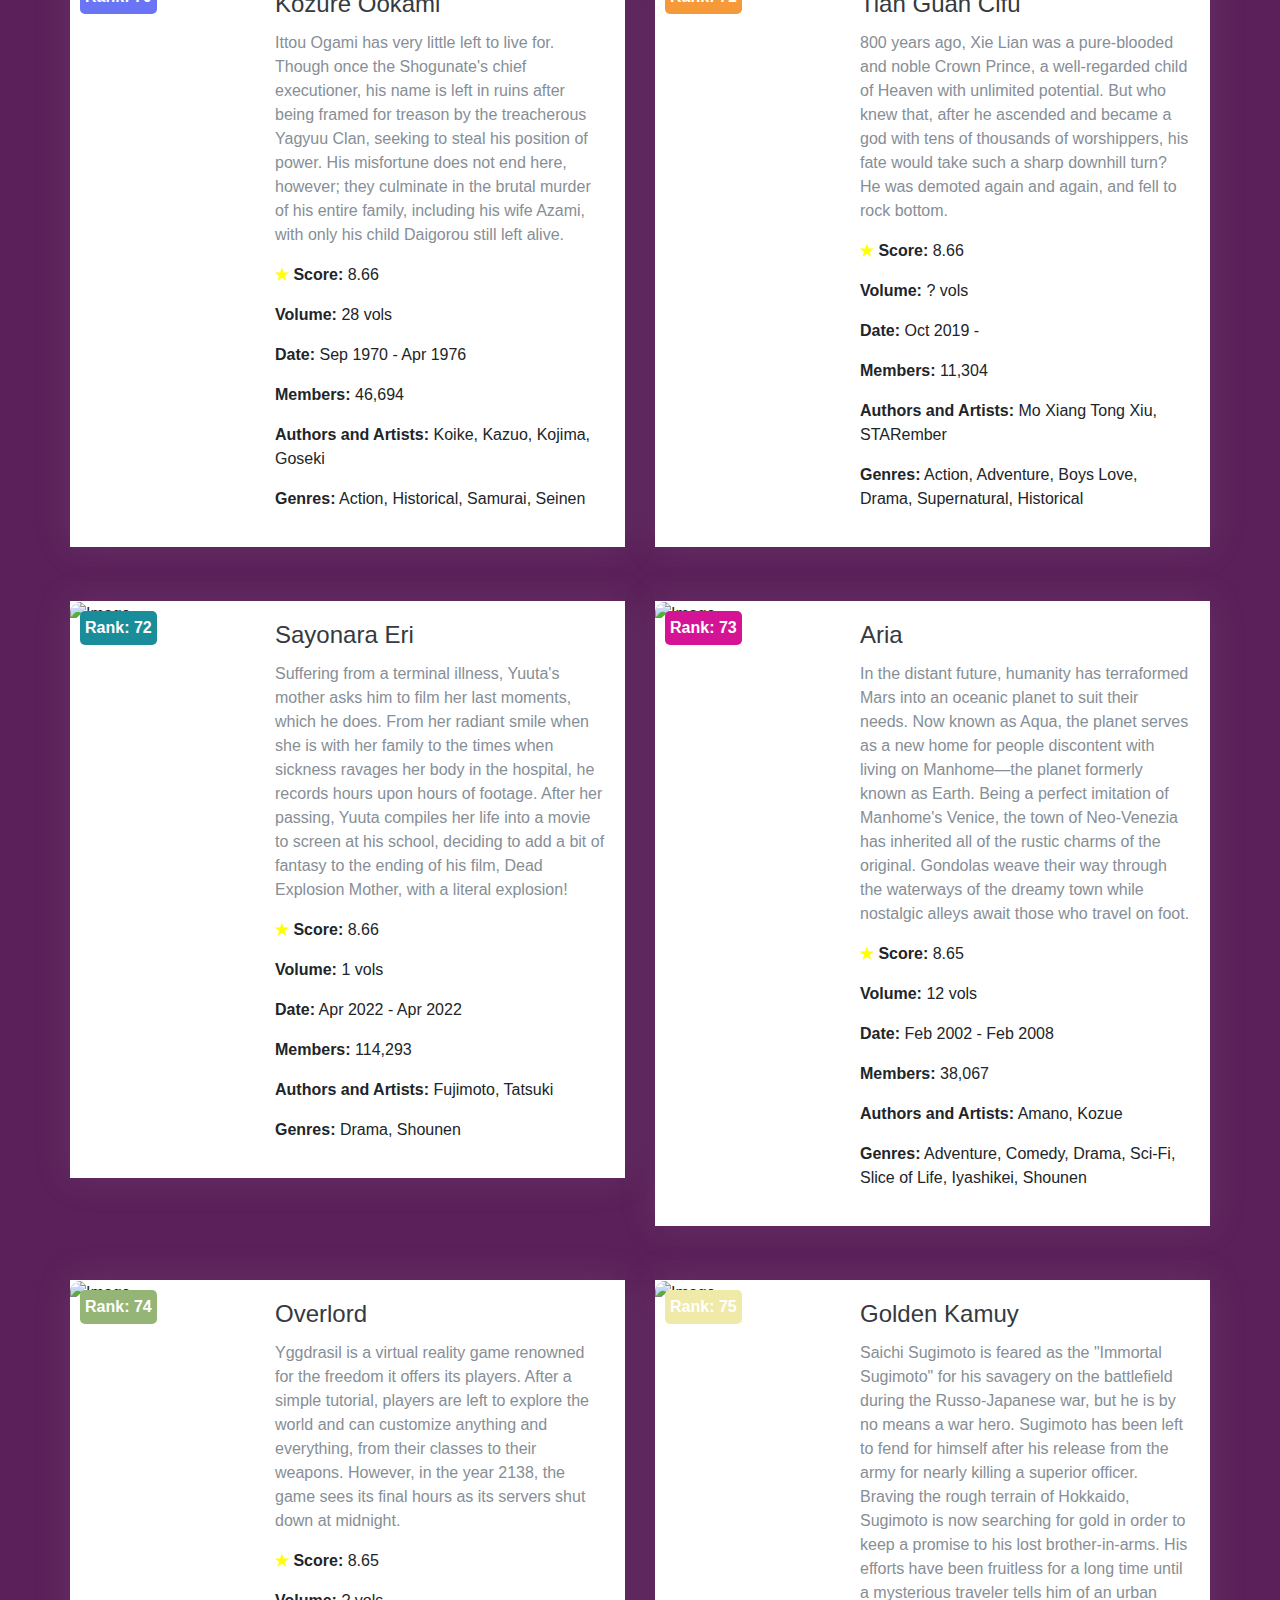
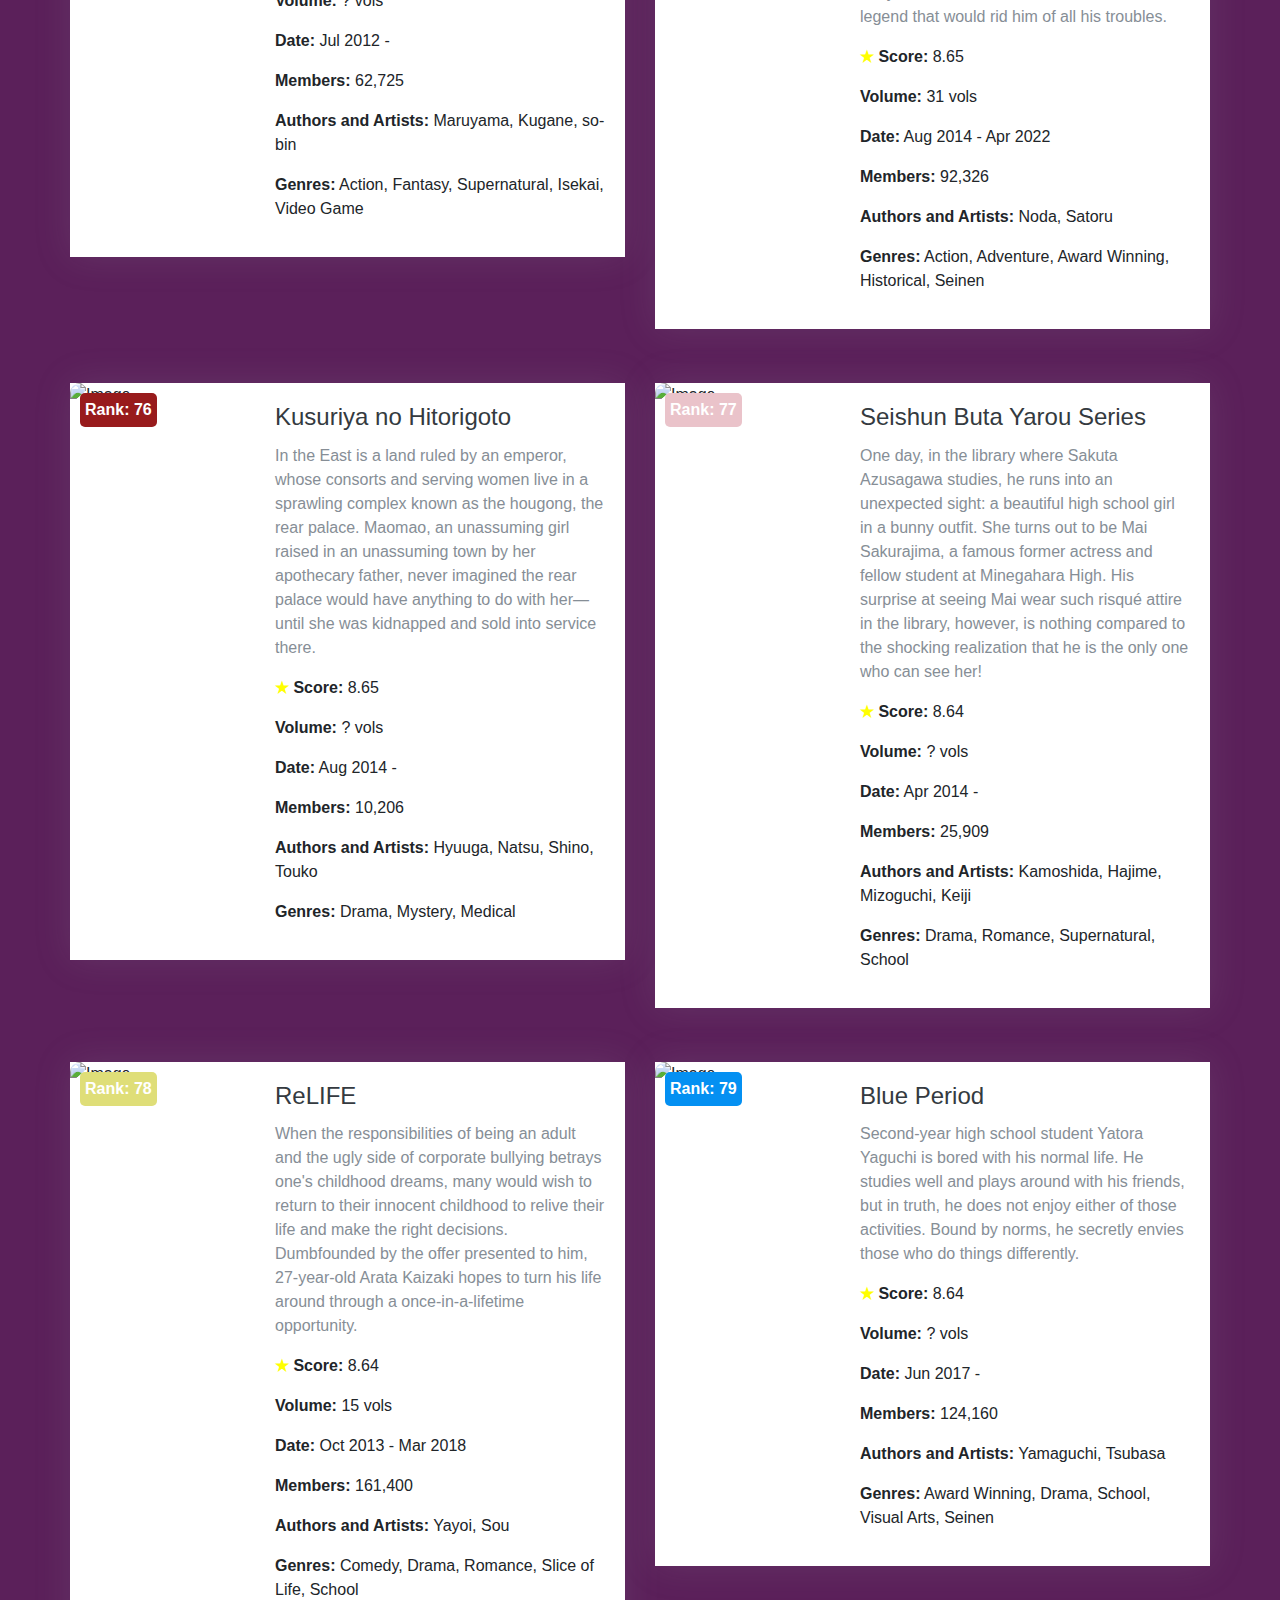
==== commit 5d301738: "Add navbar from peitan" ====
--- a/html/index.html
+++ b/html/index.html
@@ -64,7 +64,37 @@
         border-radius: 5px;
     }
     /*=============== NAV BAR ===============*/
-
+:root{
+    --header-height:3.5rem;
+    --hue: 162;
+    --first-color: hsl(var(--hue), 100%, 40%);
+    --first-color-alt: hsl(var(--hue), 56%, 35%);
+    --title-color: hsl(228, 8%, 95%);
+    --text-color: hsl(228, 8%, 65%);
+    --body-color: hsl(228, 15%, 20%);
+    --container-color: hsl(228, 15%, 15%);
+
+    /*========== Font and typography ==========*/
+    /*.5rem = 8px | 1rem = 16px ...*/
+    --body-font: "Poppins", sans-serif;
+    --biggest-font-size: 2rem;
+    --bigger-font-size: 1.25rem;
+    --h1-font-size: 1.5rem;
+    --h2-font-size: 1.25rem;
+    --h3-font-size: 1rem;
+    --normal-font-size: .938rem;
+    --small-font-size: .813rem;
+    --smaller-font-size: .75rem;
+
+    /*========== Font weight ==========*/
+    --font-regular: 400;
+    --font-medium: 500;
+    --font-semi-bold: 600;
+
+    /*========== z index ==========*/
+    --z-tooltip: 10;
+    --z-fixed: 100;
+}
 .header{
     position: fixed;
     width: 100%;
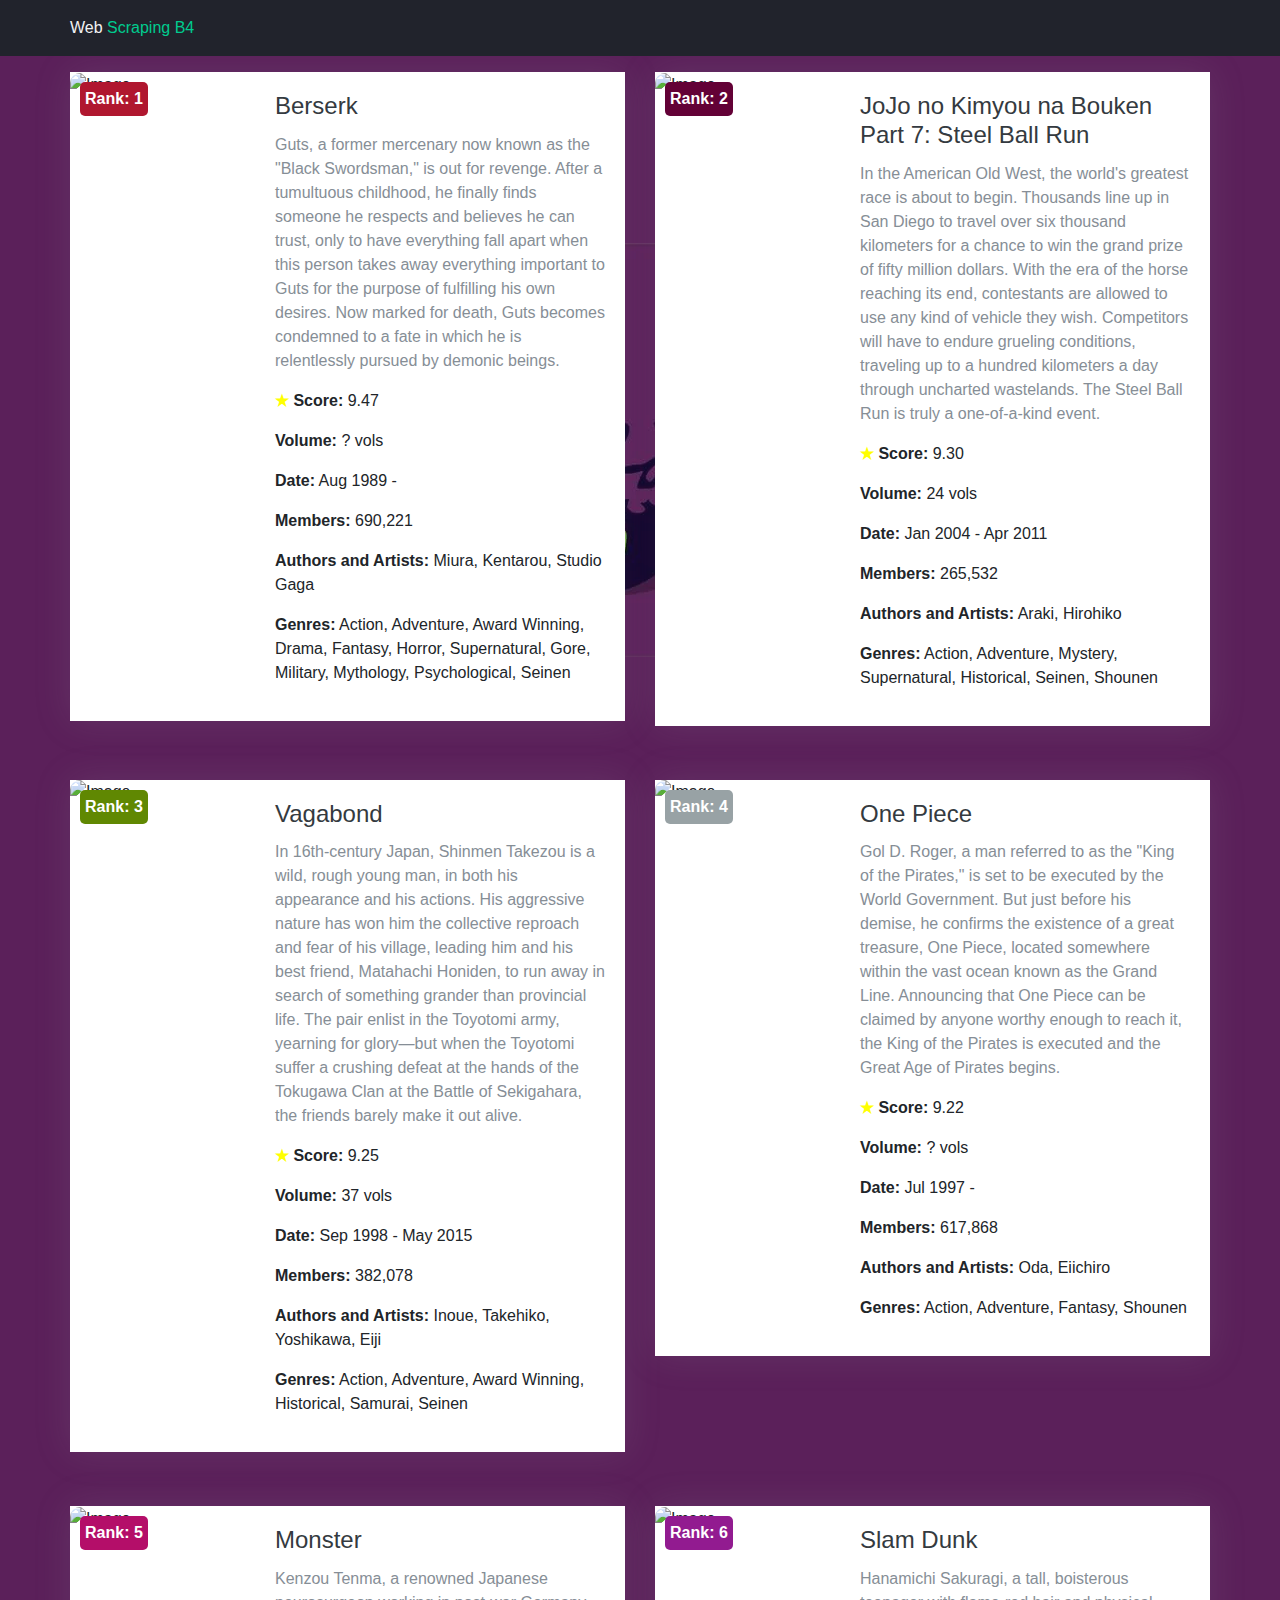
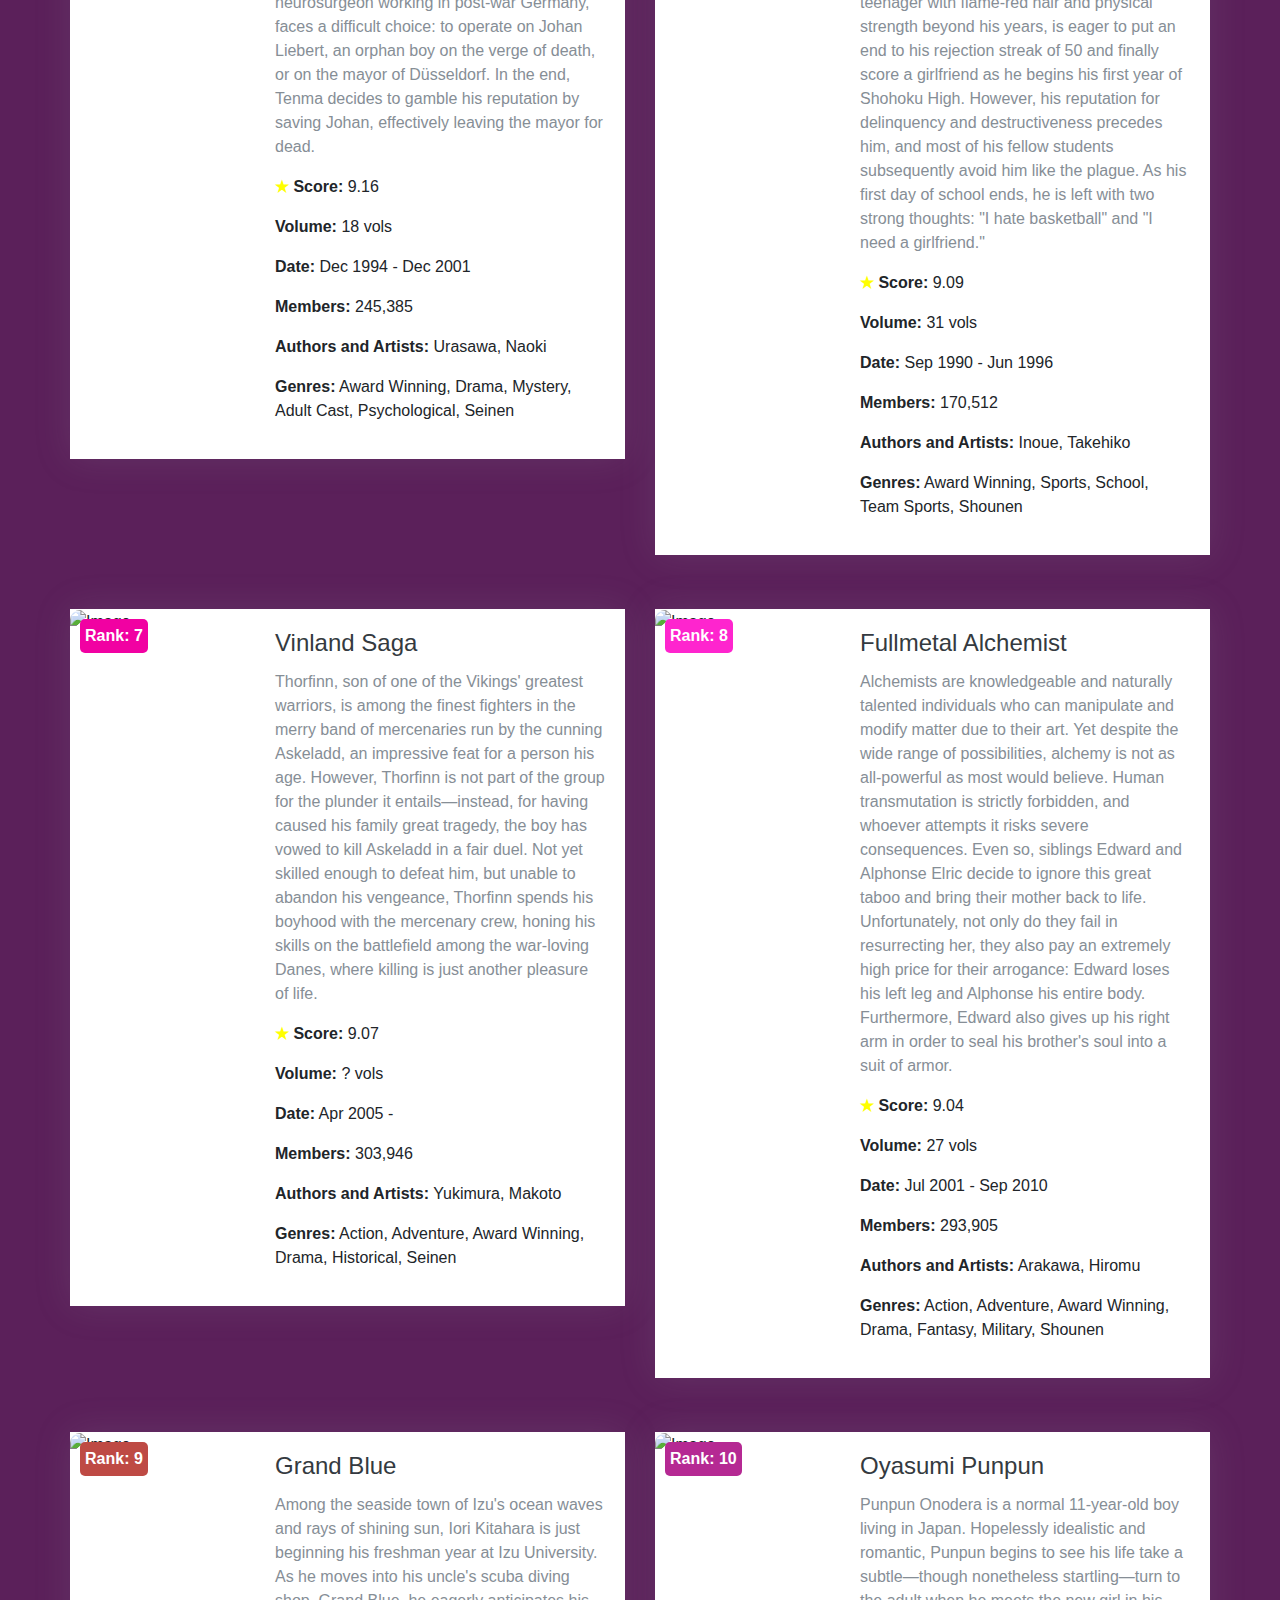
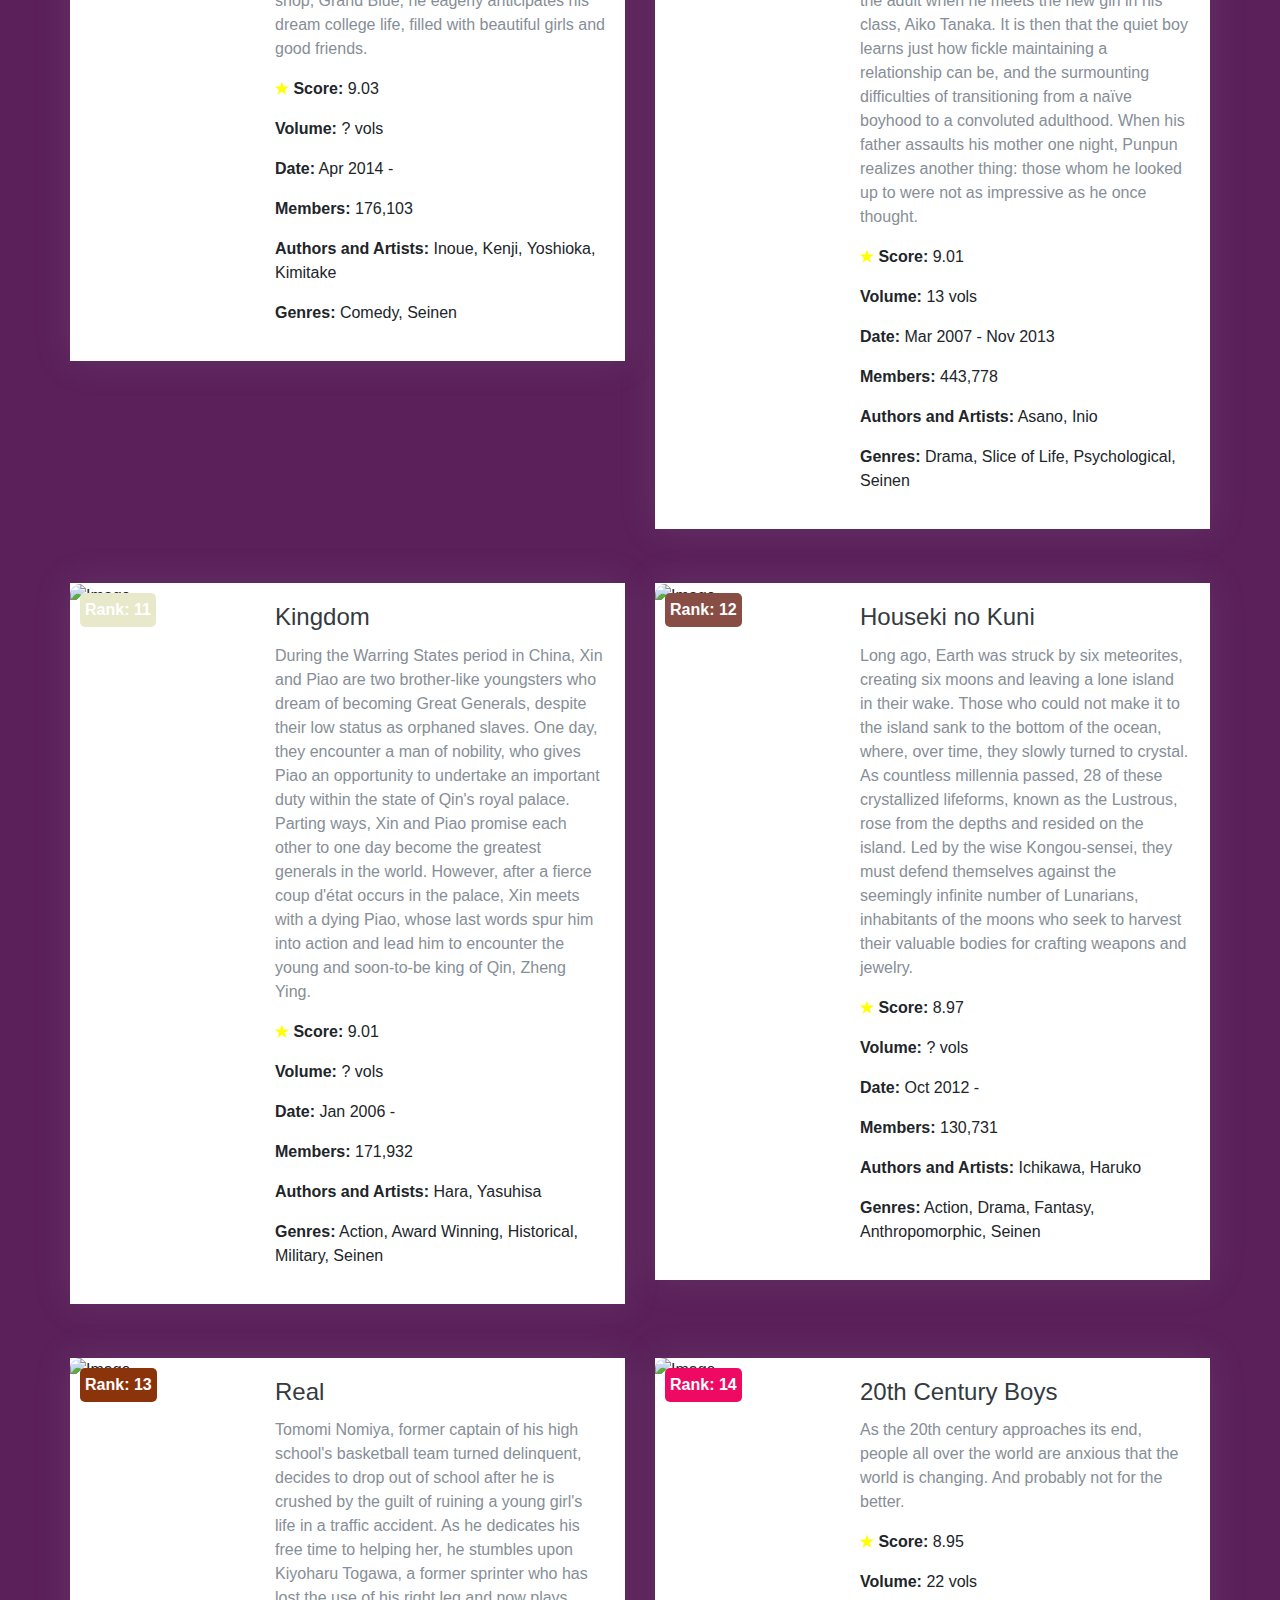
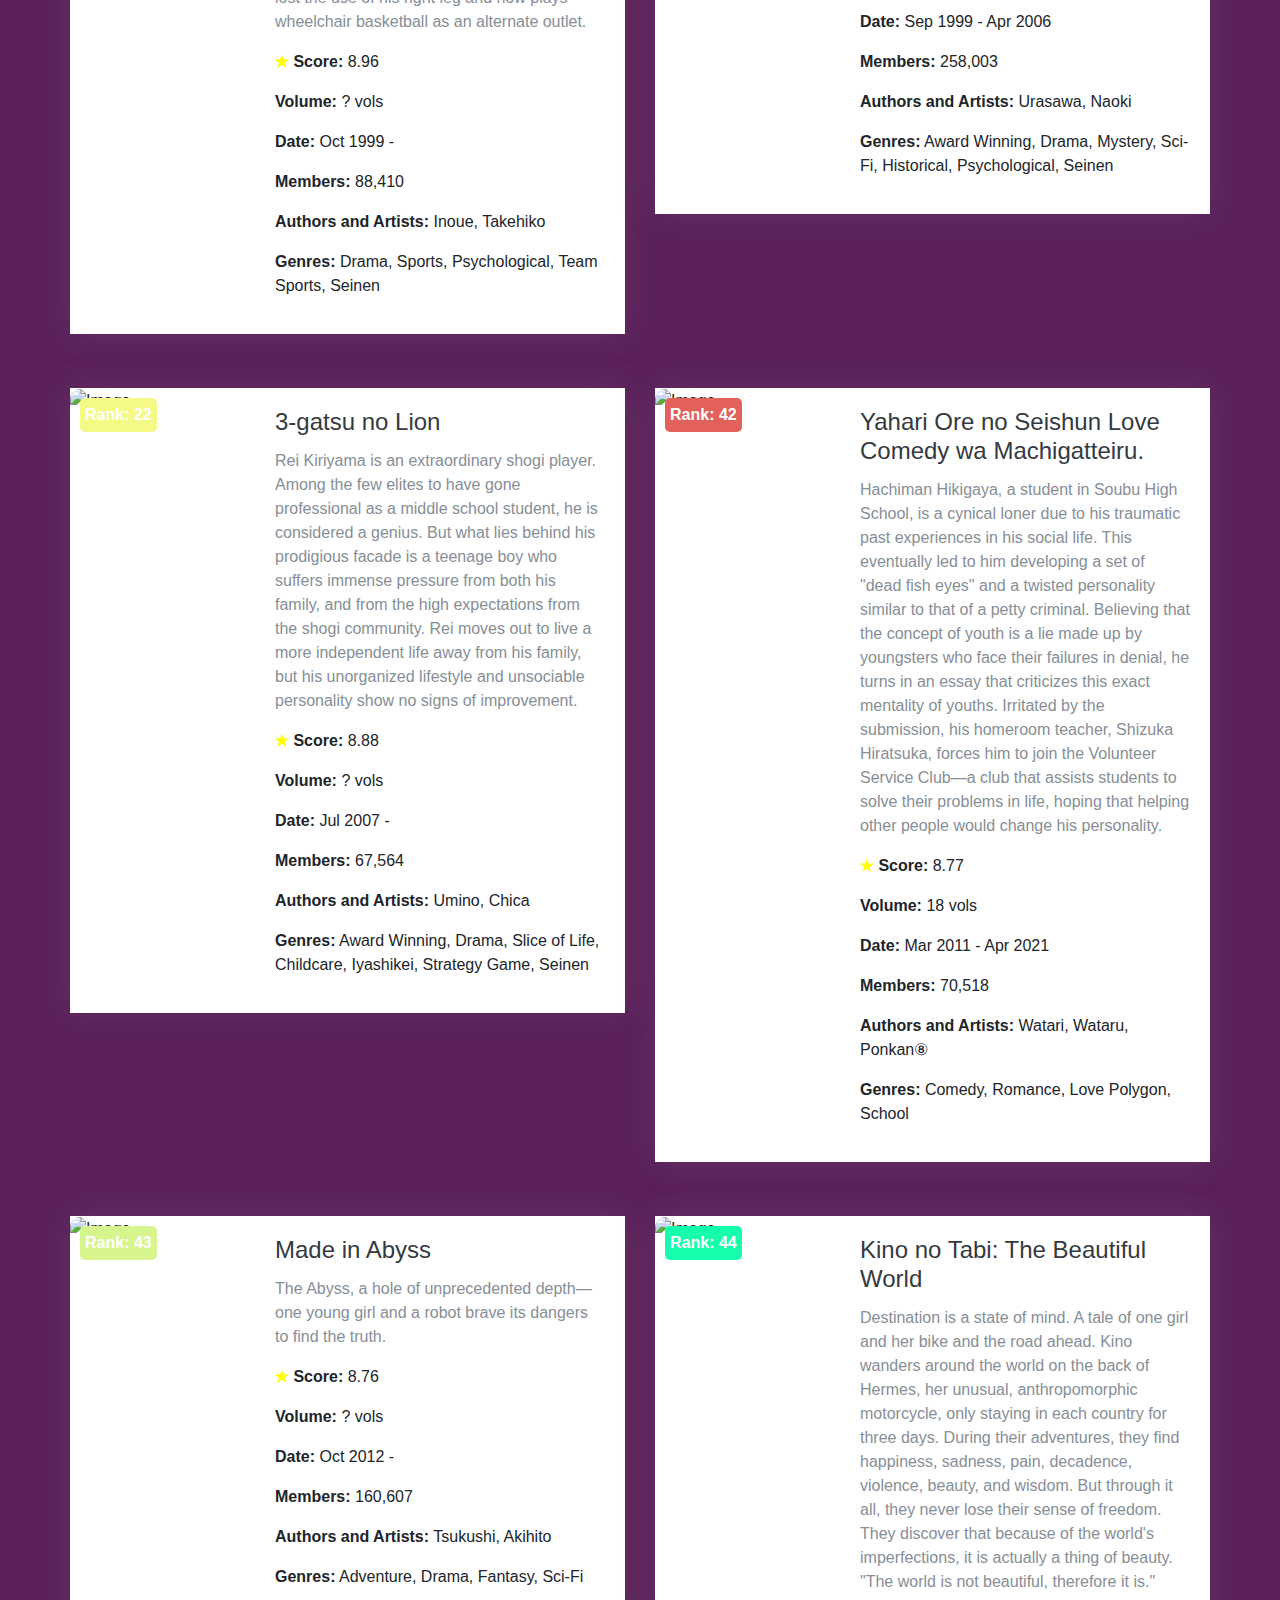
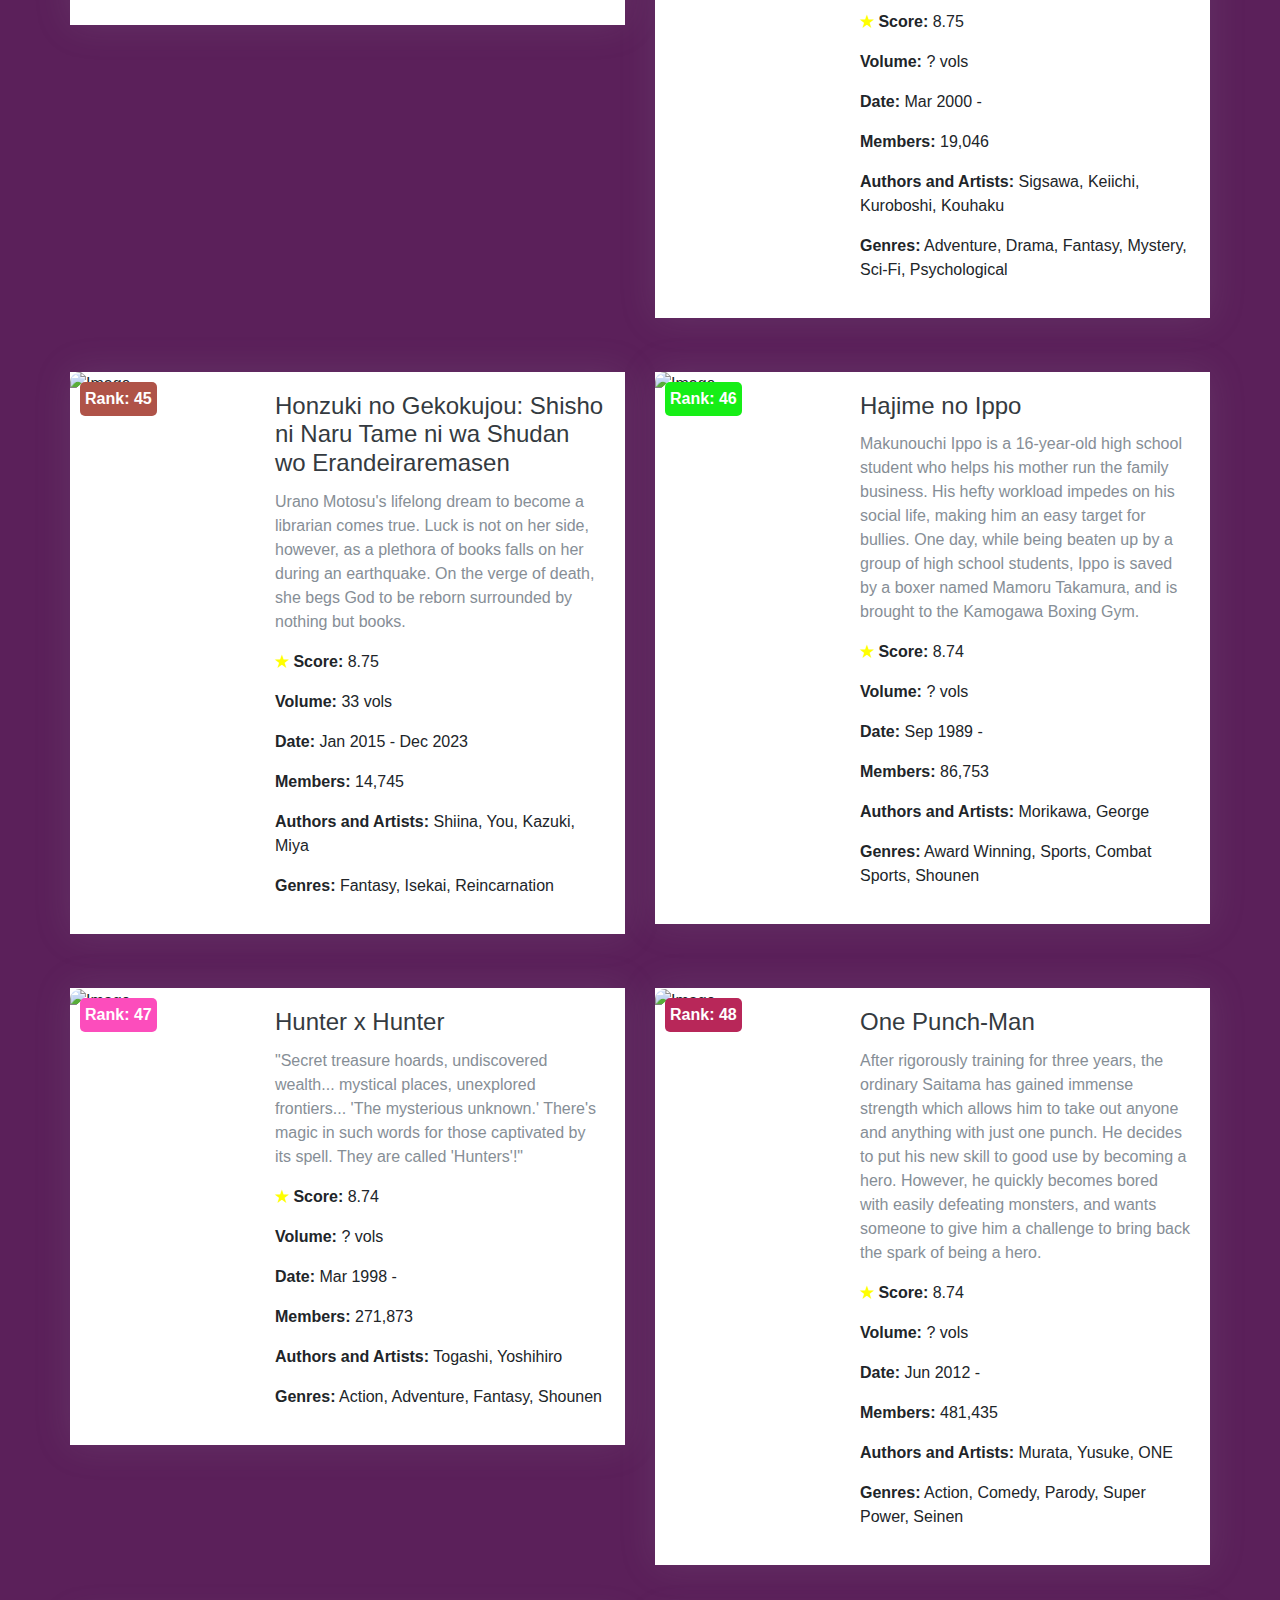
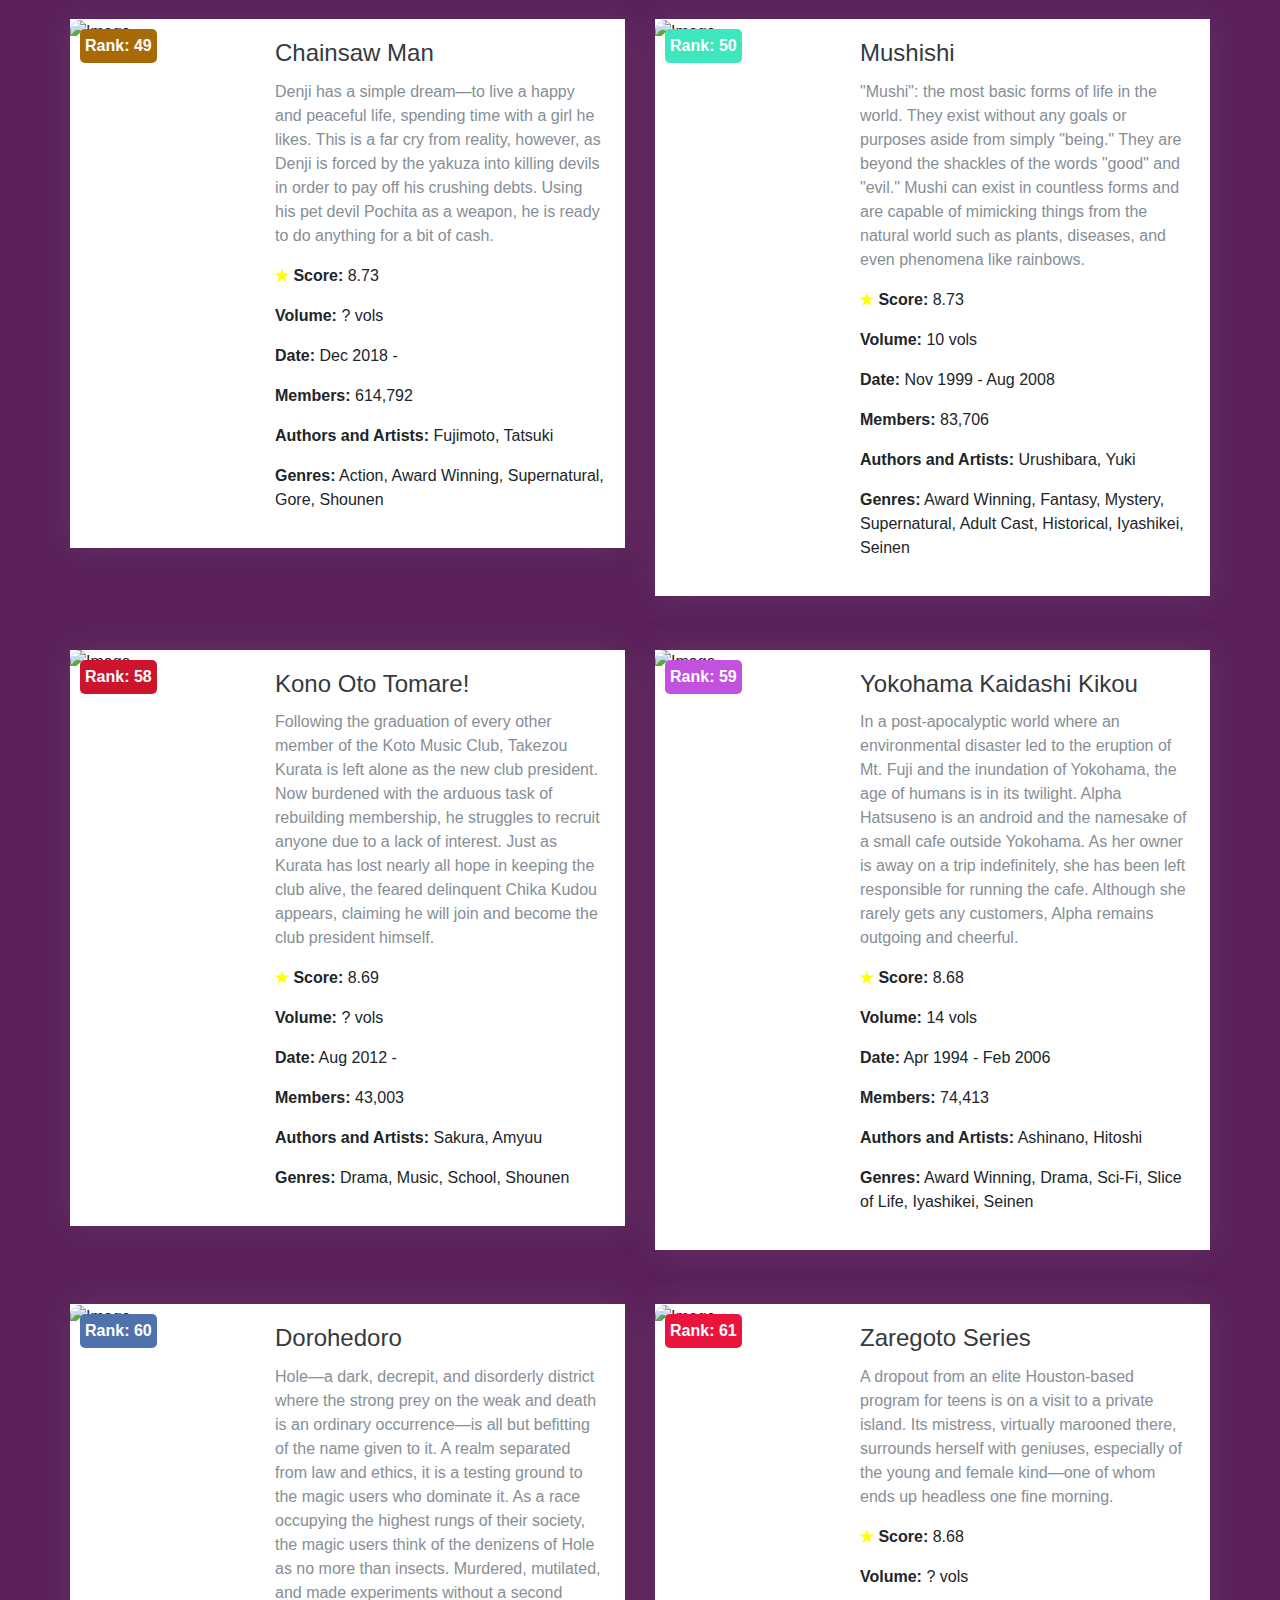
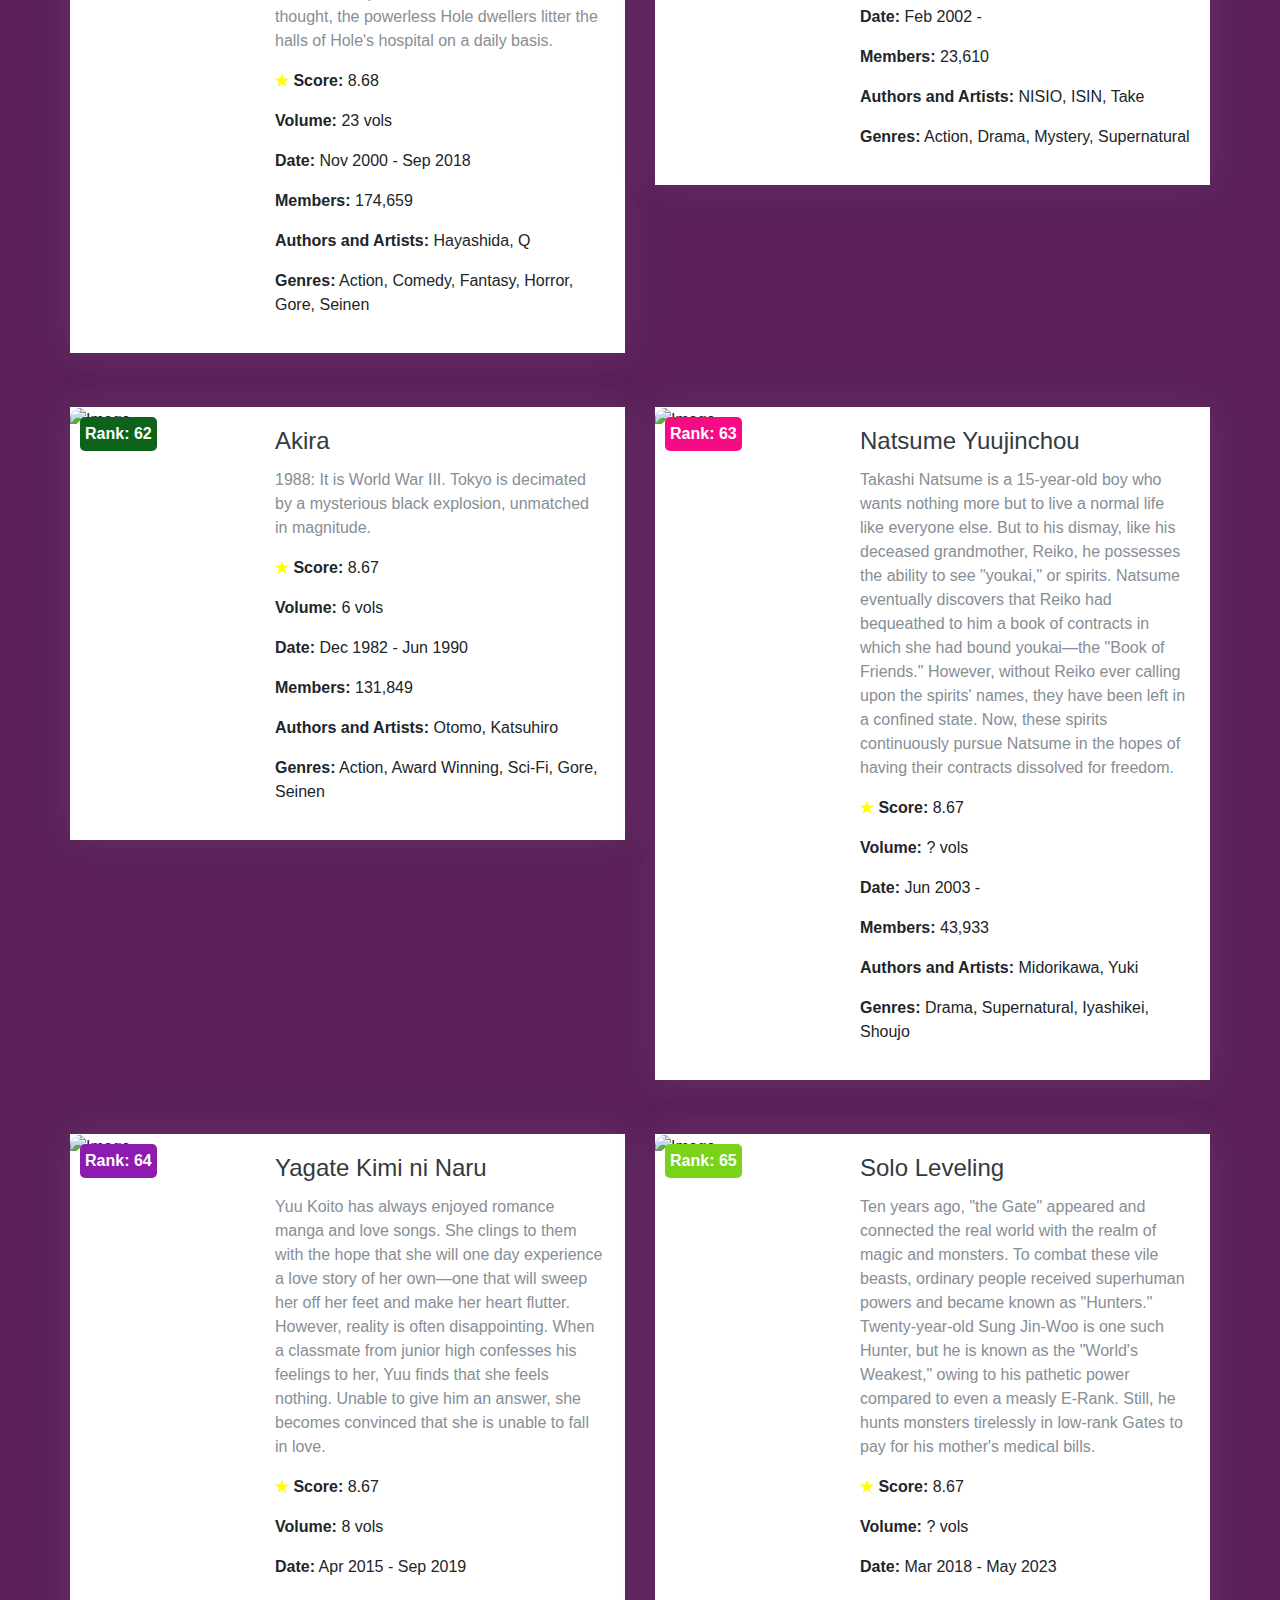
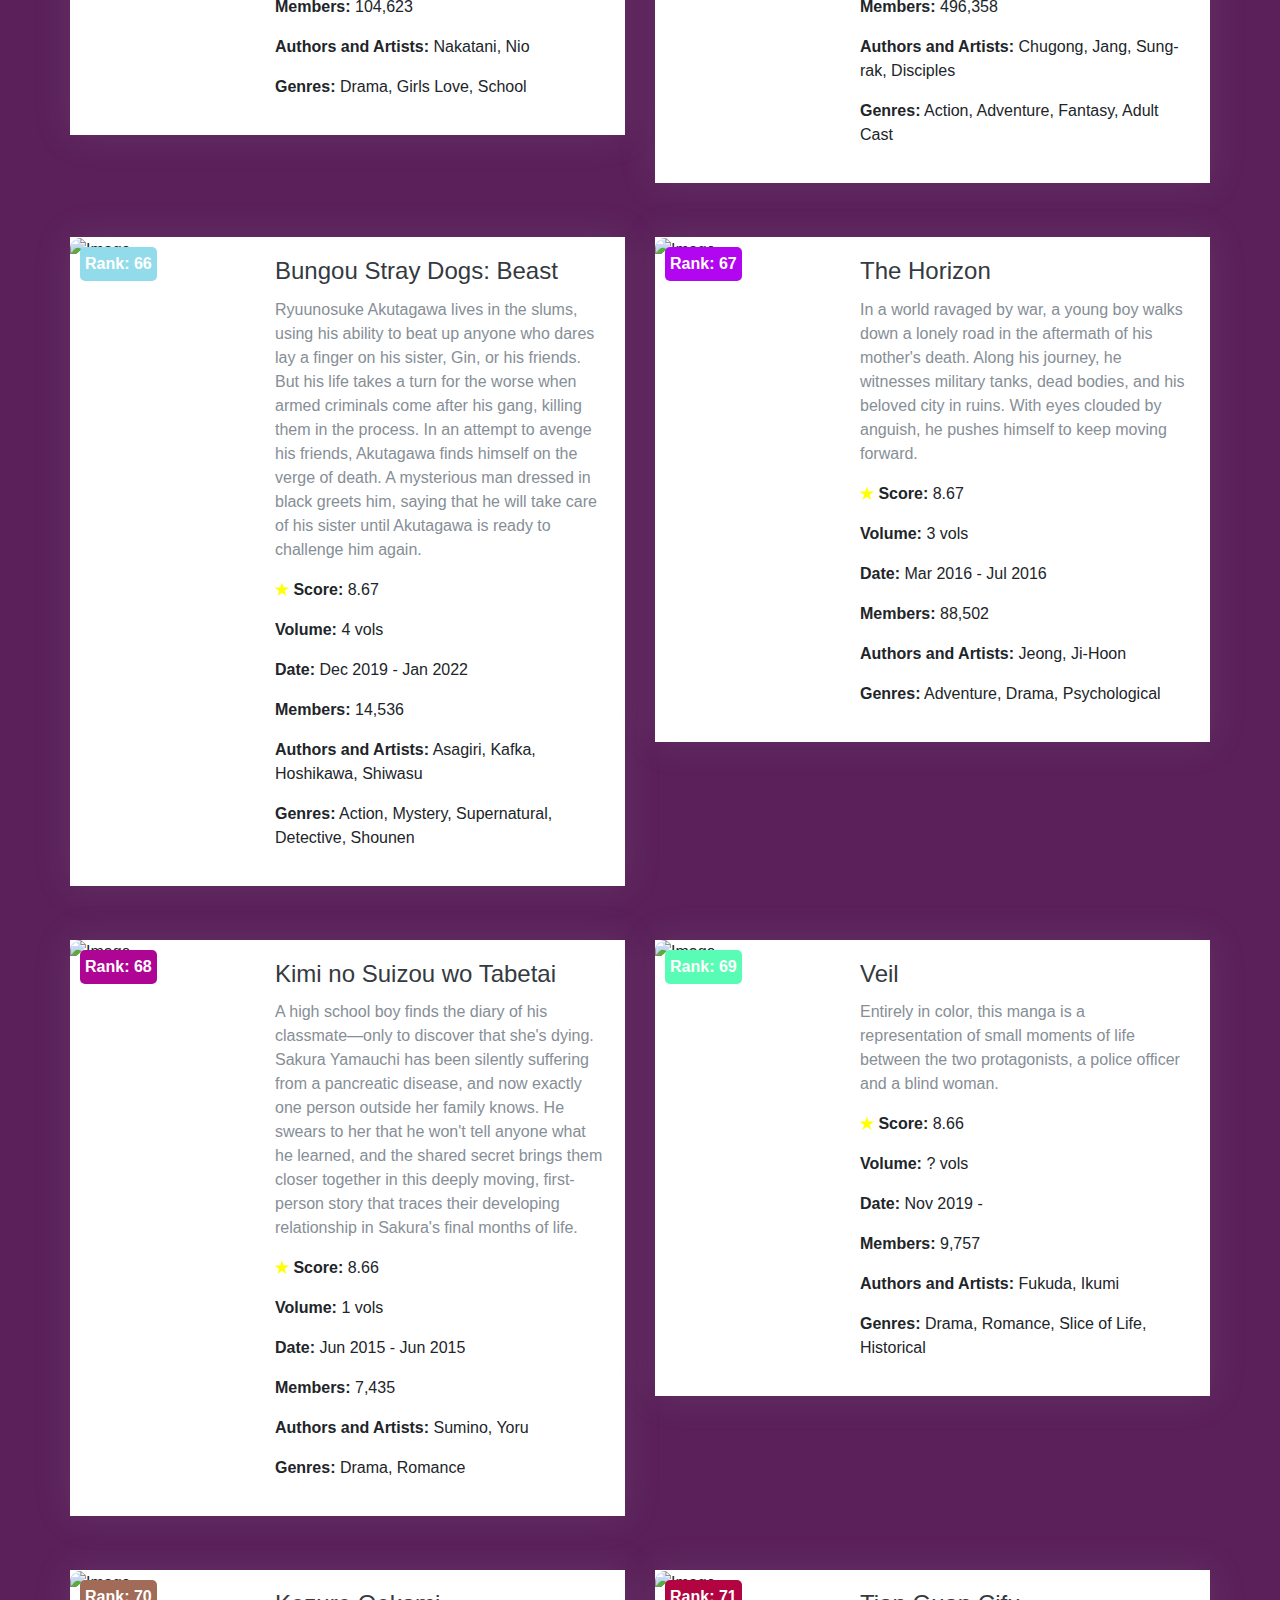
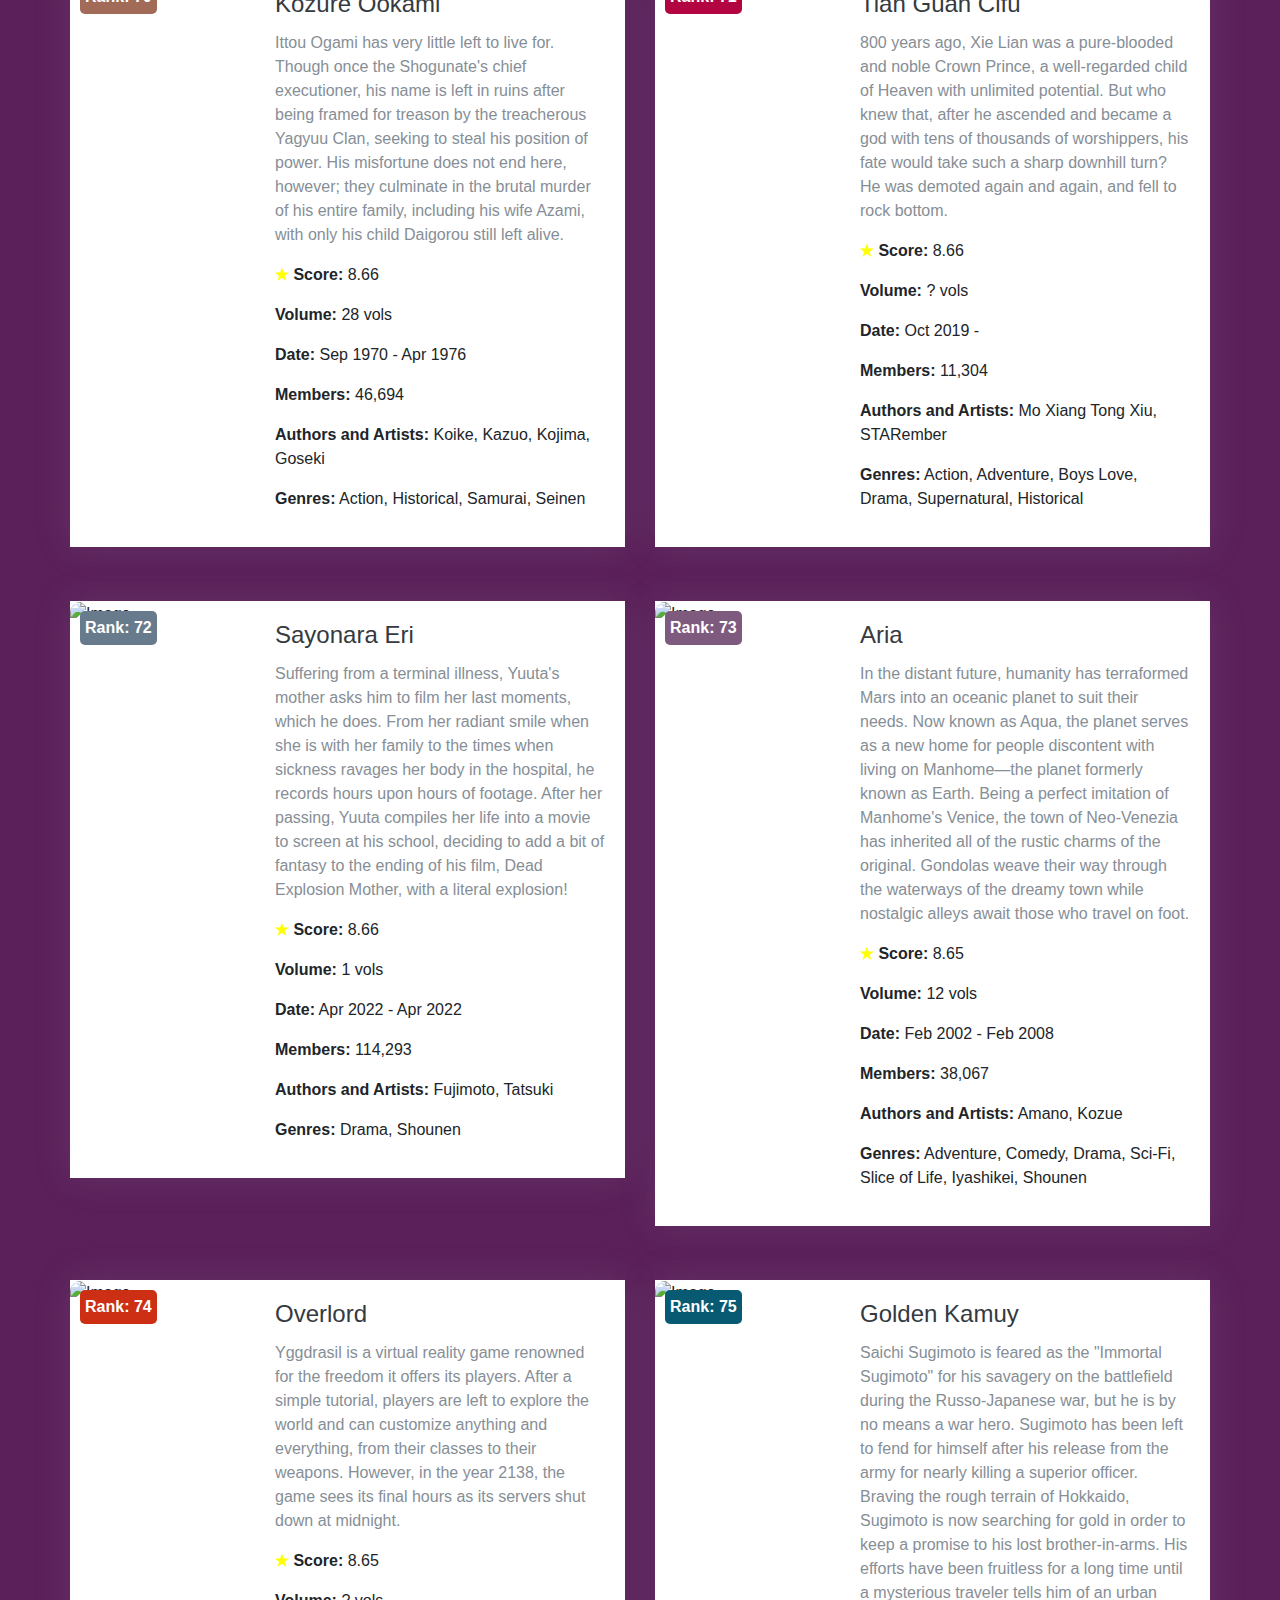
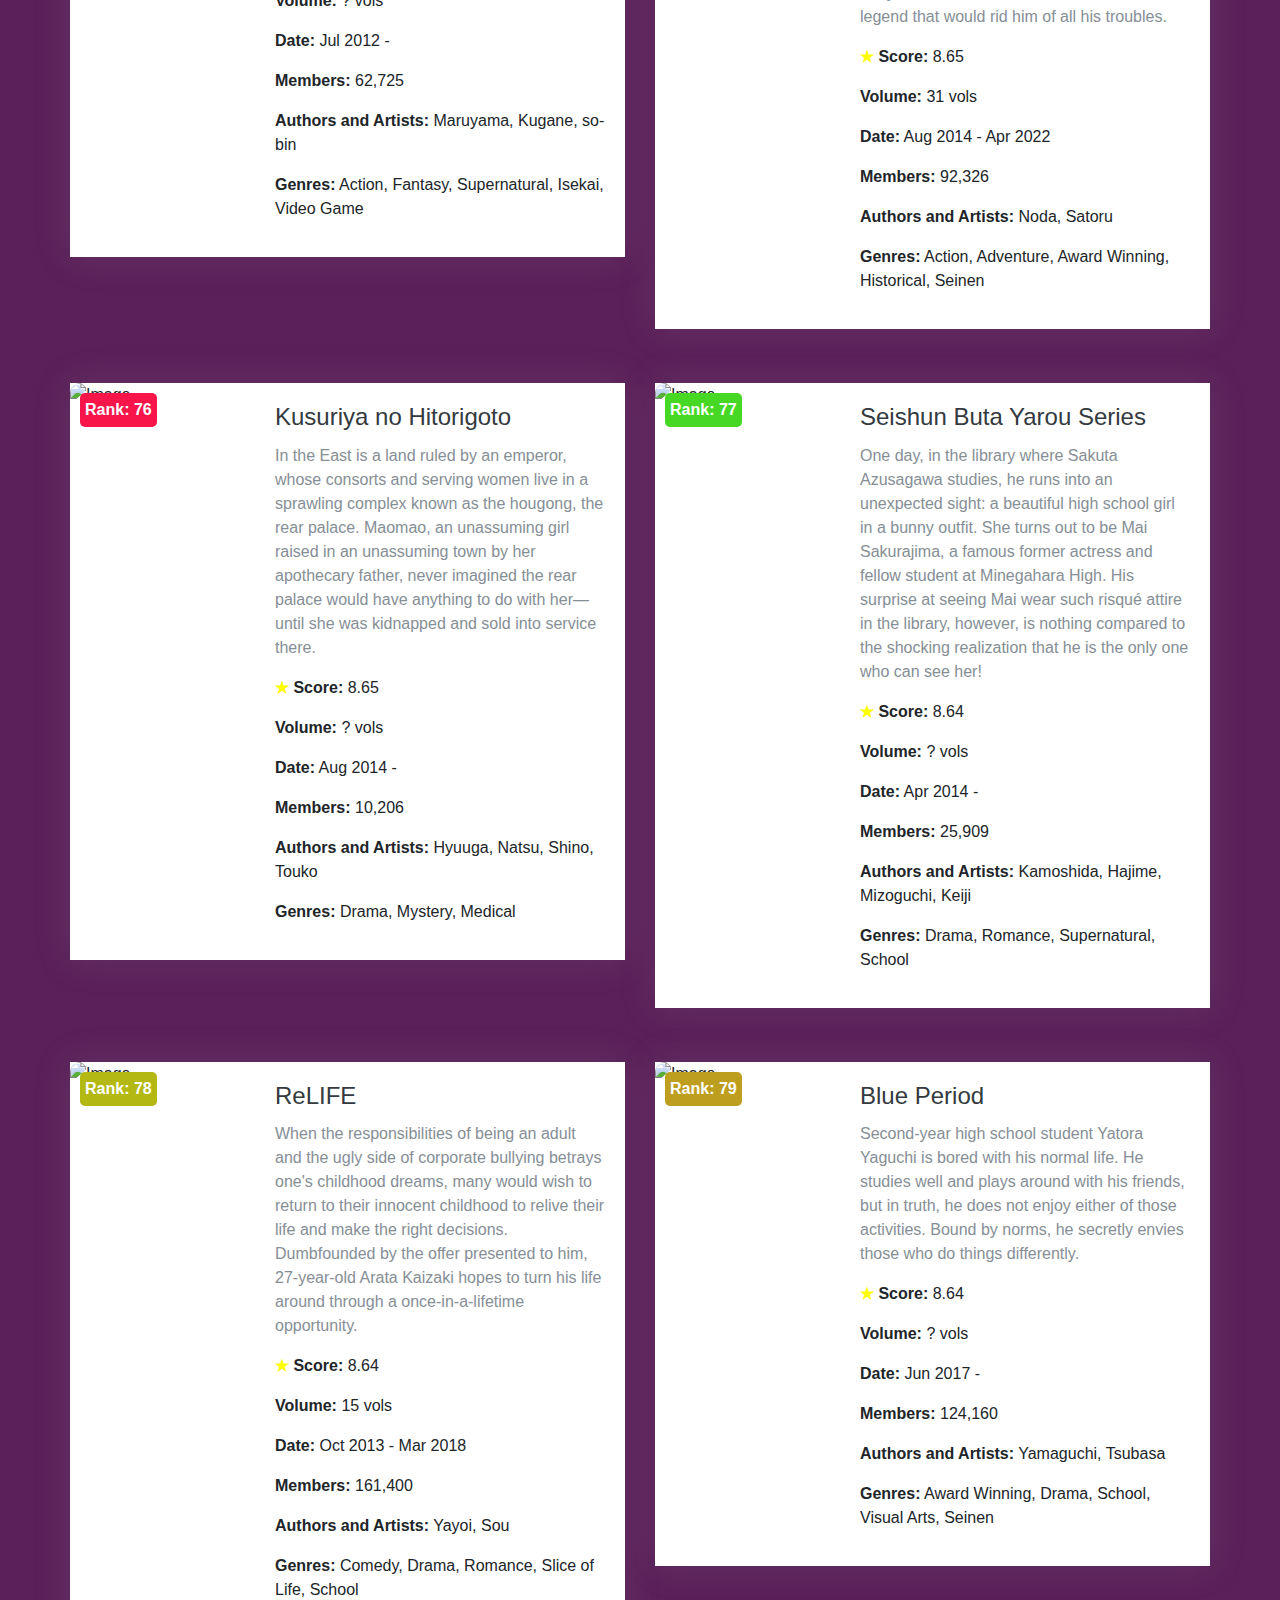
==== commit 41342b5d: "Add navbar from peitan" ====
--- a/html/index.html
+++ b/html/index.html
@@ -5,6 +5,7 @@
     <meta name="viewport" content="width=device-width, initial-scale=1.0">
     <title>Data Display</title>
     <link rel="stylesheet" href="https://stackpath.bootstrapcdn.com/bootstrap/4.5.0/css/bootstrap.min.css">
+    <link href="https://cdn.jsdelivr.net/npm/remixicon@4.2.0/fonts/remixicon.css" rel="stylesheet">
     <style>
      body {
         font-family: 'Arial', sans-serif;
